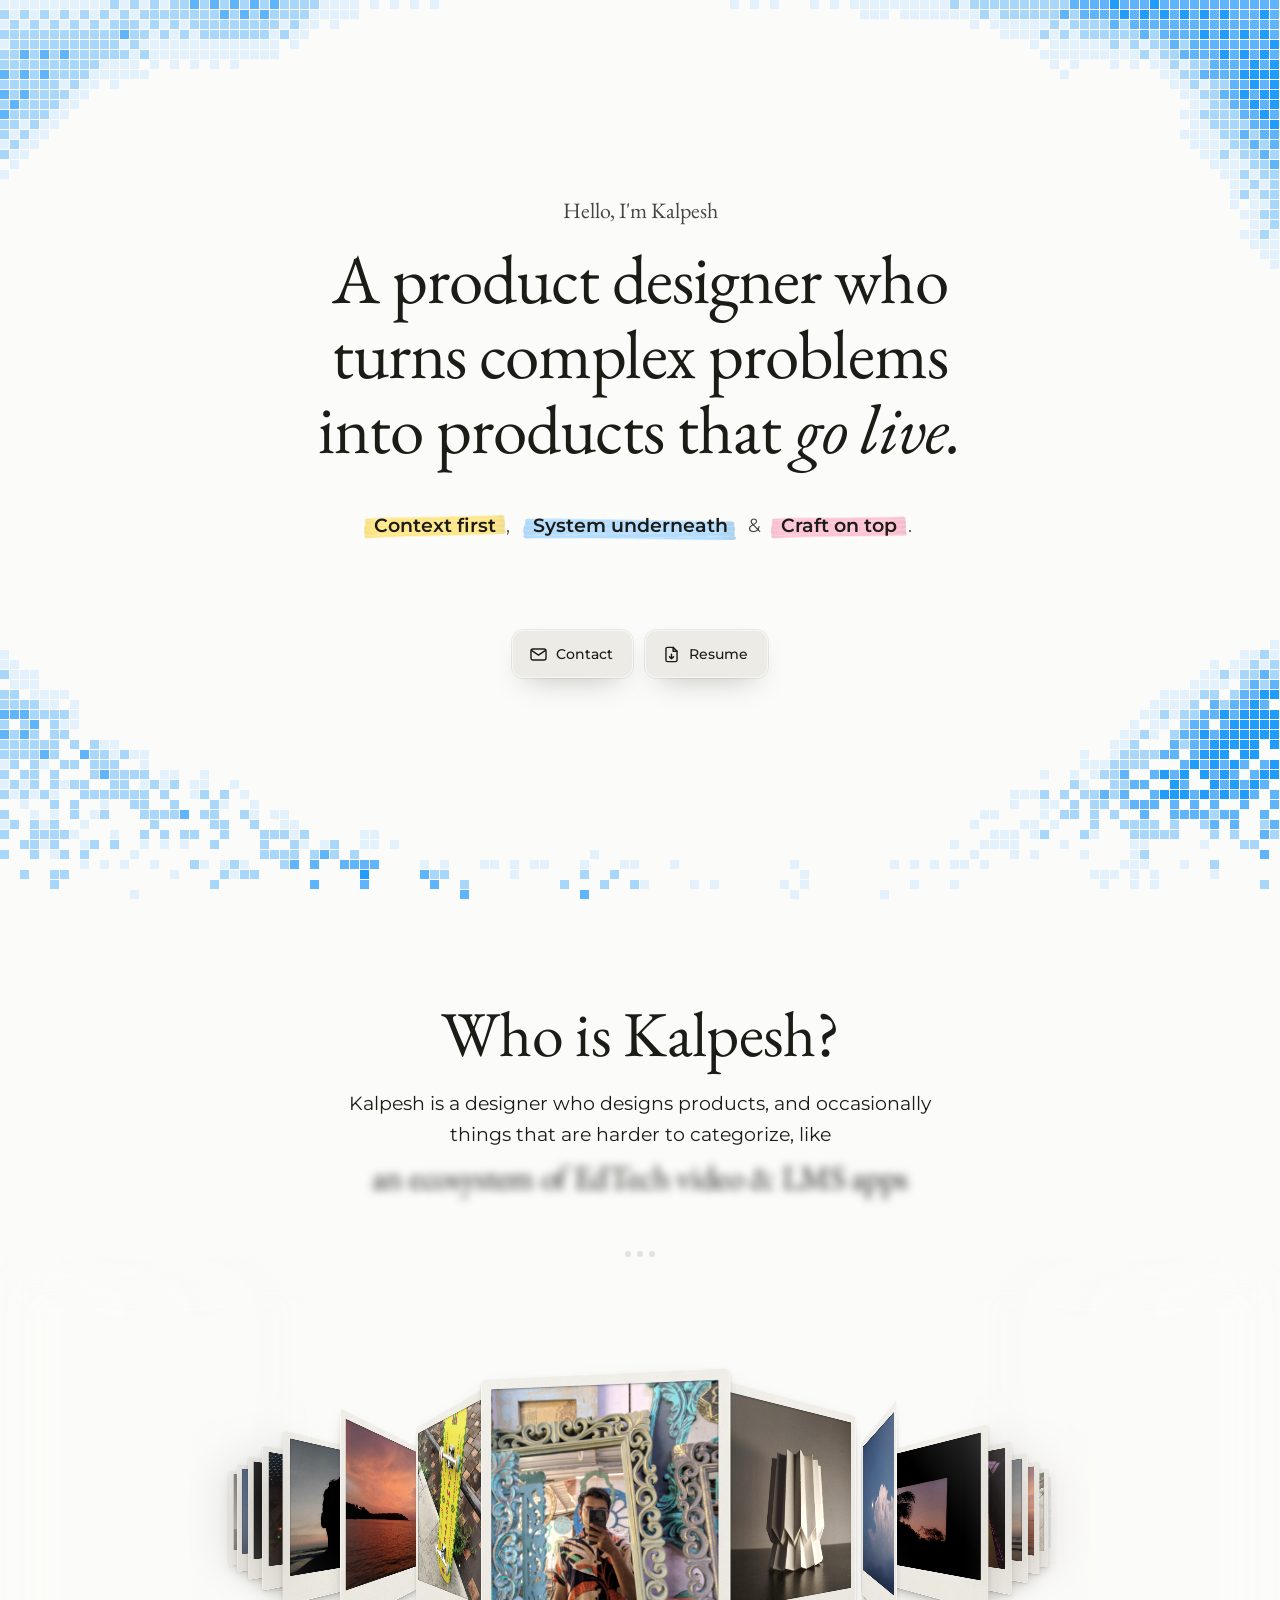
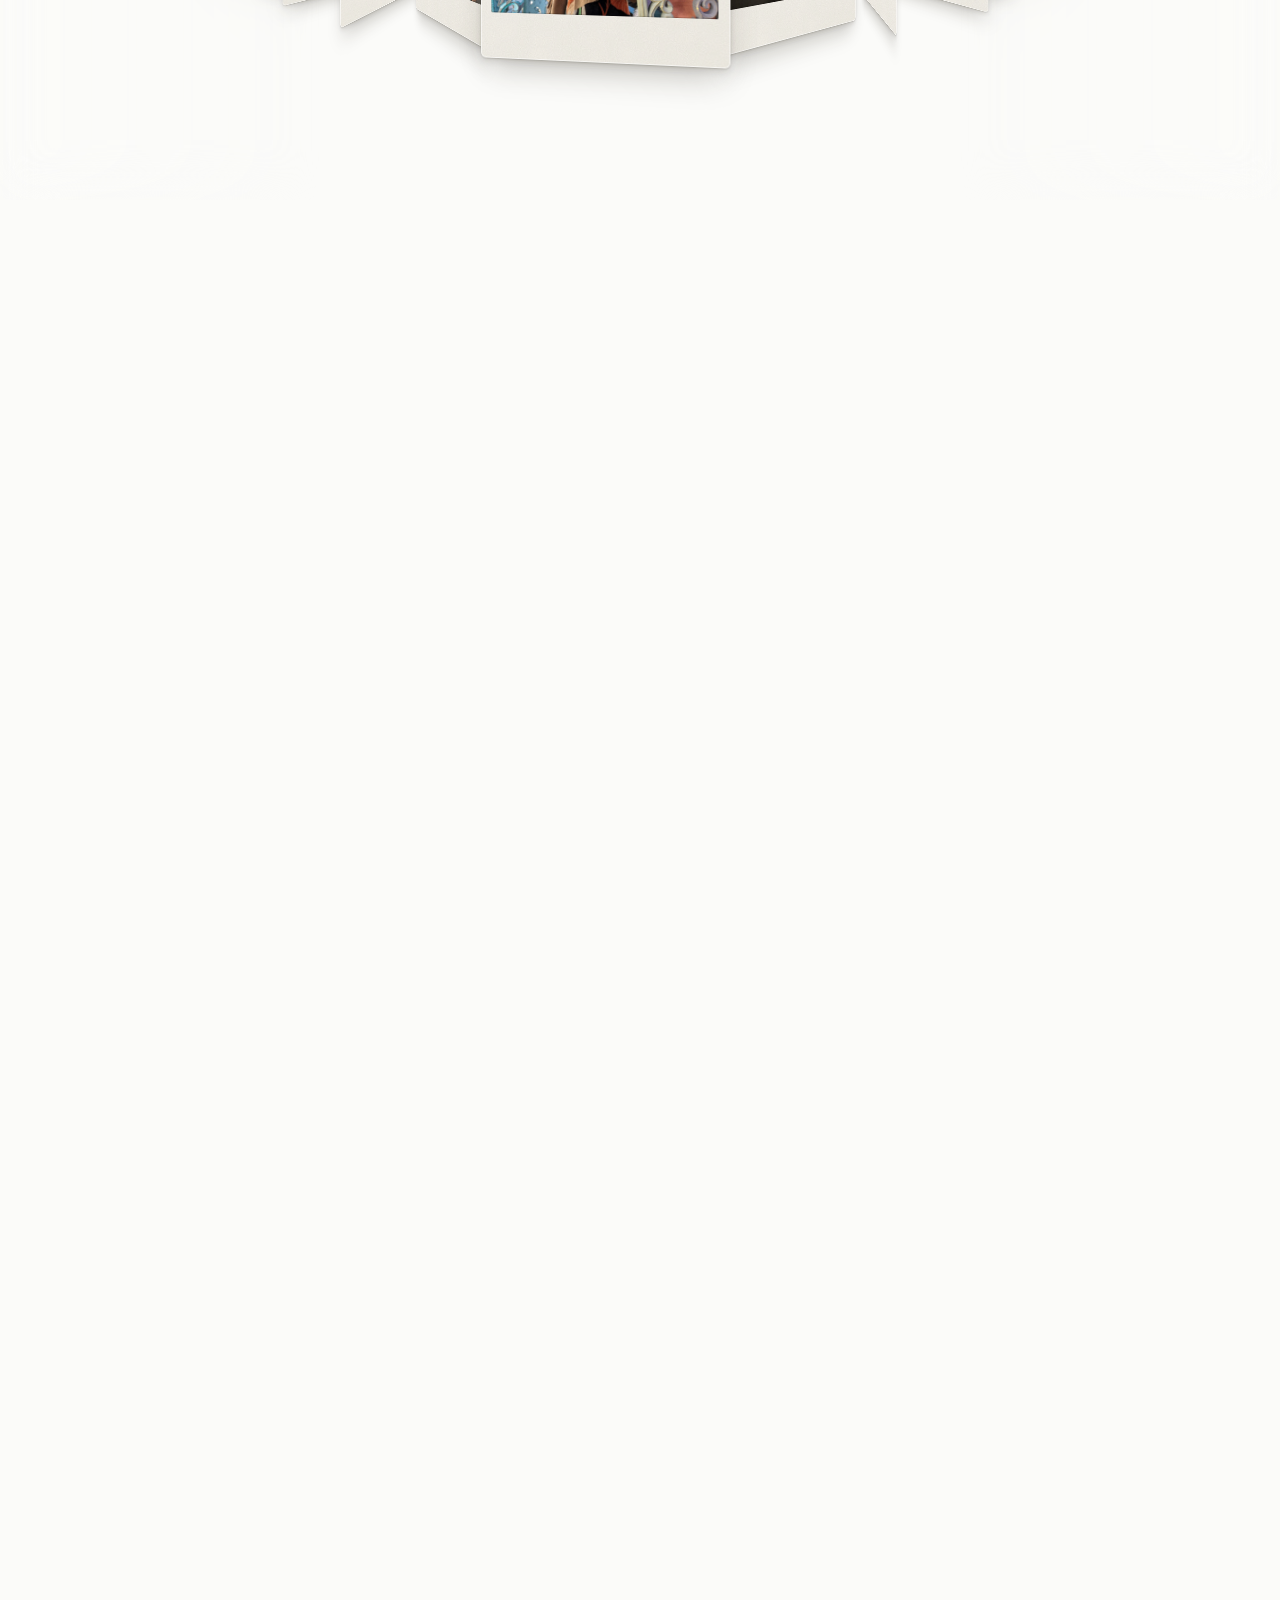
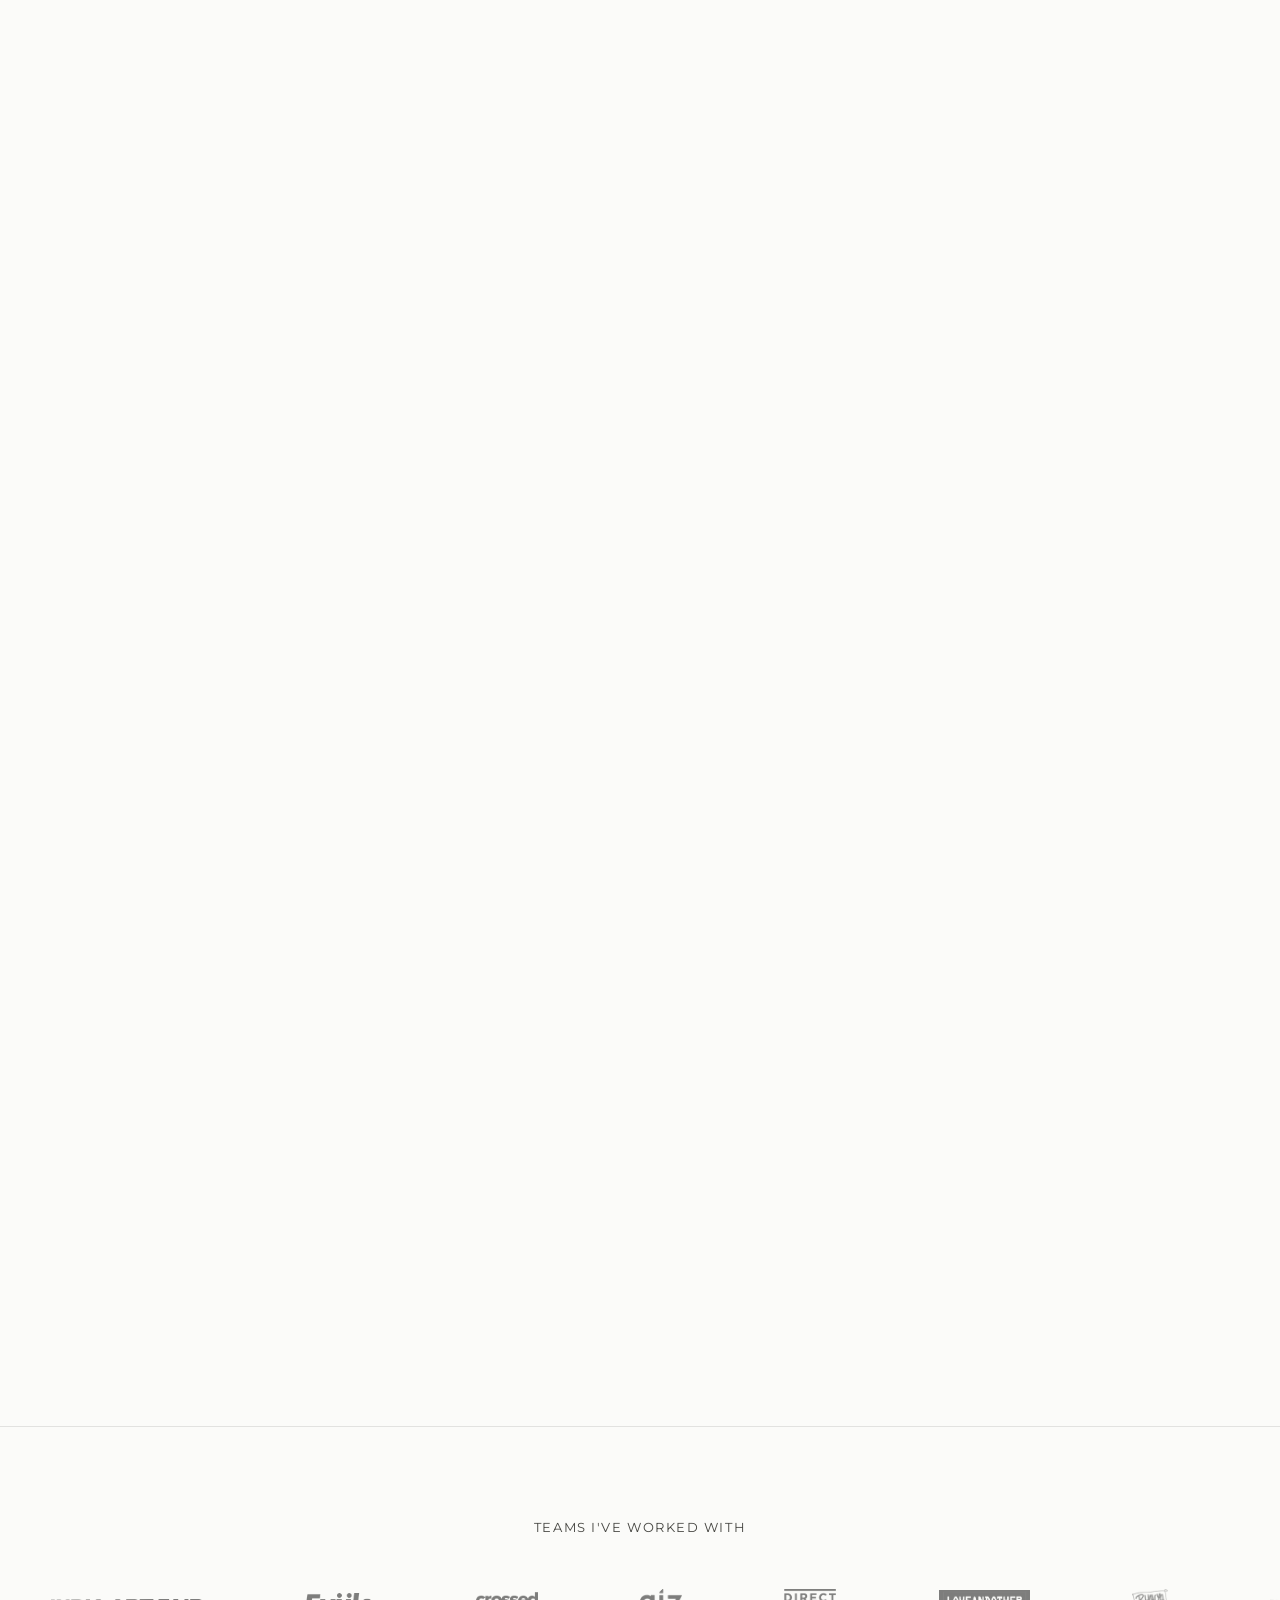
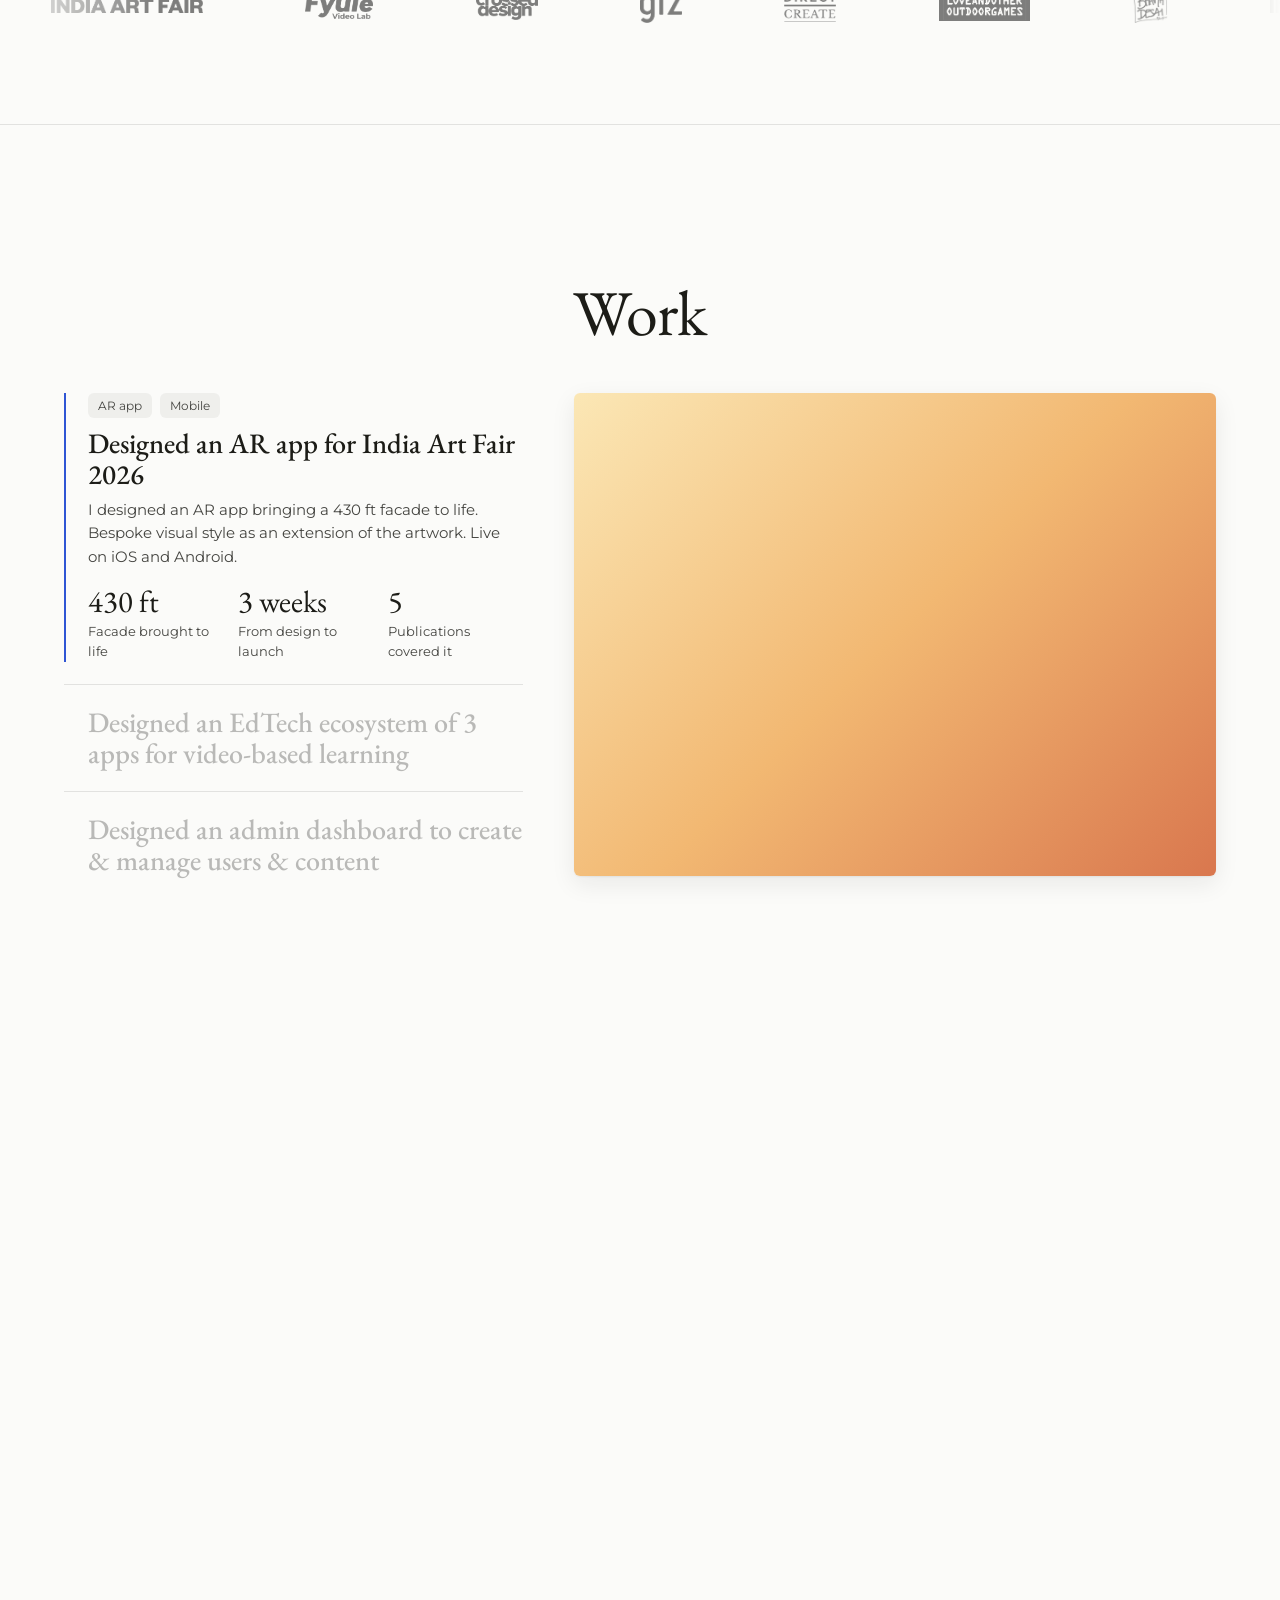
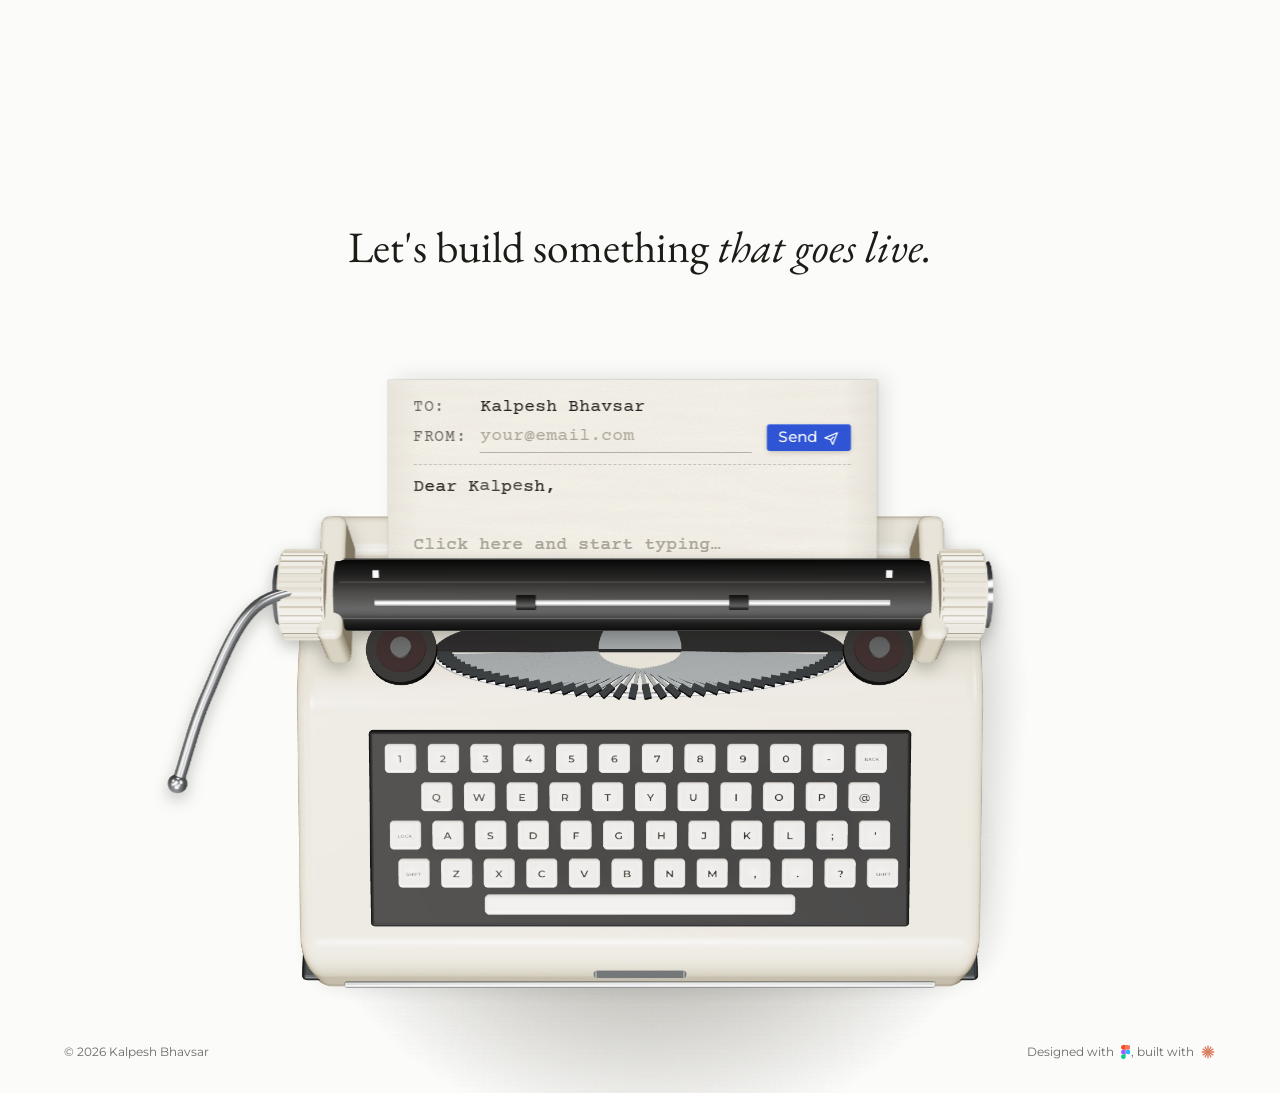
==== index.html @ d582b6cd "Portfolio site: first version Co-Authored-By: Claude Opus 5.5 <noreply@anthropic.com>" ====
<!doctype html>
<html lang="en">
<head>
  <meta charset="utf-8">
  <meta name="viewport" content="width=device-width, initial-scale=1">
  <title>Kalpesh — Product Designer</title>
  <meta name="description" content="Product designer who designs products that go live.">
  <meta property="og:title" content="Kalpesh — Product Designer">
  <meta property="og:description" content="Product designer who designs products that go live.">
  <meta property="og:type" content="website">
  <link rel="icon" href="data:image/svg+xml,%3Csvg xmlns='http://www.w3.org/2000/svg' viewBox='0 0 32 32'%3E%3Crect width='32' height='32' rx='8' fill='%231c1c17'/%3E%3Ctext x='16' y='23' font-family='Georgia,serif' font-size='20' fill='%23fbfbf9' text-anchor='middle'%3EK%3C/text%3E%3C/svg%3E">

  <!-- Fonts: EB Garamond (headings) + Montserrat (body) -->
  <link rel="preconnect" href="https://fonts.googleapis.com">
  <link rel="preconnect" href="https://fonts.gstatic.com" crossorigin>
  <!-- Fonts load in the background so the page never waits for them -->
  <link rel="preload" as="style" href="https://fonts.googleapis.com/css2?family=EB+Garamond:ital,wght@0,400;0,500;1,400&family=Montserrat:wght@400;500;600&family=Courier+Prime&display=swap">
  <link rel="stylesheet" href="https://fonts.googleapis.com/css2?family=EB+Garamond:ital,wght@0,400;0,500;1,400&family=Montserrat:wght@400;500;600&family=Courier+Prime&display=swap" media="print" onload="this.media='all'">
  <noscript><link rel="stylesheet" href="https://fonts.googleapis.com/css2?family=EB+Garamond:ital,wght@0,400;0,500;1,400&family=Montserrat:wght@400;500;600&family=Courier+Prime&display=swap"></noscript>

  <link rel="stylesheet" href="styles.css?v=17">
  <!-- The site colour (buttons, highlights and the landing wall) -->
  <script src="theme.js?v=17"></script>
  <!-- Turn on scroll motion unless the visitor asked their device for less motion -->
  <script>if (!matchMedia("(prefers-reduced-motion: reduce)").matches) document.documentElement.classList.add("motion-ok");</script>
</head>
<body>

  <!-- Landing: a pixel sky behind the greeting, headline, and the three ideas on highlighter strokes (point at one for its line).
       The Contact and Resume buttons fly down into the bottom bar as you scroll (main.js). -->
  <section class="landing" id="home">
    <!-- Pixel sky: dithered blue clouds around the edges (main.js) -->
    <canvas class="landing__sky" id="landing-sky" aria-hidden="true"></canvas>
    <div class="landing__in">
      <p class="landing__greeting" data-content="landing.greeting"></p>
      <h1 class="landing__headline" id="landing-headline"></h1>
      <p class="landing__pillars" id="landing-pillars"></p>
      <p class="landing__more" id="landing-more" aria-live="polite"></p>
      <div class="landing__ctas" id="landing-ctas"></div>
    </div>
  </section>

  <!-- About: the text steps through on scroll while the polaroids glide past in a depth carousel (main.js) -->
  <section class="about" id="about">
    <div class="about__stage">
      <h2 class="section-heading" data-content="about.heading"></h2>
      <p class="about__text" data-content="about.text"></p>
      <div class="about__steps" id="about-steps" aria-live="polite"></div>
      <div class="about__dots" id="about-dots" aria-hidden="true"></div>
      <div class="carousel" id="polaroids" aria-hidden="true"></div>
    </div>
  </section>

  <!-- Logo strip -->
  <section class="logos" aria-label="Clients">
    <p class="logos__heading" data-reveal data-content="logos.heading"></p>
    <div class="logos__track-wrap" data-reveal style="--d:1">
      <div class="logos__track" id="logo-track"></div>
    </div>
  </section>

  <!-- Work -->
  <section class="work" id="work">
    <div class="work__stage">
      <h2 class="section-heading" data-content="work.heading"></h2>
      <div class="work__layout">
        <ol class="work__list" id="work-list"></ol>
        <div class="work__media" id="work-media" aria-hidden="true"></div>
      </div>
    </div>
  </section>

  <!-- Footer -->
  <footer class="footer" id="contact">
    <h2 class="footer__heading">
      <span data-reveal data-content="footer.heading"></span>
      <em data-reveal style="--d:1" data-content="footer.headingItalic"></em>
    </h2>
    <!-- Typewriter contact form (typewriter.js). Email, LinkedIn and Resume are in the
         bottom bar, which opens up with labels when you reach this footer (nav.js) -->
    <div class="typewriter" id="typewriter"></div>
    <!-- Sits on the same line as the bottom bar, at the left and right edges -->
    <div class="footer__credits">
      <p class="footer__copy" data-content="footer.copyright"></p>
      <p class="footer__made" id="footer-made"></p>
    </div>
  </footer>

  <!-- Floating nav bar -->
  <nav class="nav" aria-label="Main"></nav>   <!-- built by nav.js -->

  <script src="content.js?v=17"></script>
  <script src="nav.js?v=17"></script>
  <script src="main.js?v=17"></script>
  <script src="typewriter.js?v=17"></script>
</body>
</html>
---- styles.css ----
/* ==========================================================================
   Design tokens — colours, fonts and spacing used across the site
   ========================================================================== */
:root {
  /* Clean, neutral palette (cool greys rather than beige) */
  --bg: #fbfbf9;          /* off-white page */
  --paper: #f4f2ec;       /* polaroid frame */
  --ink: #1c1c17;         /* main text */
  --ink-soft: #454541;    /* secondary text */
  --ink-muted: #696966;   /* small print, labels */
  --ink-faint: #b9b9b7;   /* inactive project titles */
  --line: #e2e2e0;        /* dividers */
  --chip: #efefec;        /* tag background */
  --panel: #f7f7f5;       /* case study sidebar */
  --wall: #63afc2;        /* landing wall: a softer version of the site colour, shown until the shadows load */
  --accent: #2f55d4;       /* button colour: a deep cobalt */
  --accent-deep: #1a80cd;  /* deeper version for thin lines and hover states, so they stay visible */
  --accent-soft: #dceffe;  /* pale tint for soft backgrounds */
  --on-accent: #ffffff;    /* text on buttons */
  --on-accent-deep: #ffffff;
  --on-wall: #ffffff;      /* landing text */
  /* theme.js works out the exact accent colours above from the site colour */

  --font-head: "EB Garamond", Georgia, serif;
  --font-body: "Montserrat", system-ui, sans-serif;
  --title-weight: 500;  /* EB Garamond weight for case study titles in Work (other headings are 400) */

  --gutter: clamp(16px, 5vw, 80px);
  --radius: 6px;            /* images, cards, panels */
  --radius-control: 4px;    /* buttons, chips, fields */
  --ease: cubic-bezier(.65, 0, .35, 1);   /* slow start, slow finish: no bounce */
  --switch: .8s;                           /* how long a project takes to open/close */
  --shadow: 0 1px 2px rgba(28, 28, 23, .06), 0 8px 24px rgba(28, 28, 23, .08);
}

/* ---------- Base ---------- */
::selection { background: var(--accent); color: var(--on-accent); }
*, *::before, *::after { box-sizing: border-box; }
html { scroll-behavior: smooth; }
body {
  margin: 0;
  font-synthesis: none;   /* never fake a bold or italic the font doesn't have */
  background: var(--bg);
  color: var(--ink);
  font-family: var(--font-body);
  font-size: 16px;
  line-height: 1.6;
  -webkit-font-smoothing: antialiased;
  overflow-x: hidden;
}
img { display: block; max-width: 100%; }
a { color: inherit; }
h1, h2, h3 { font-family: var(--font-head); font-weight: 400; margin: 0; line-height: 1.1; }
p { margin: 0; }

.section-heading {
  font-size: clamp(40px, 6vw, 64px);
  text-align: center;
  letter-spacing: -0.01em;
}

/* Gradient placeholder shown wherever an image is missing */
.placeholder { background: var(--grad); }

/* ==========================================================================
   Landing
   ========================================================================== */
/* Everything sits from the top down (not centred), so the line that appears on hover
   never makes the block above it move. */
.landing {
  position: relative;
  min-height: 100svh;
  padding: clamp(110px, 22vh, 230px) var(--gutter) 120px;
  text-align: center;
  overflow: hidden;
}
.landing__in { position: relative; z-index: 1; max-width: 980px; margin: 0 auto; }
/* the pixel sky sits behind everything and runs a little past the landing,
   so the clouds can dissolve away into the next section instead of stopping at a line */
.landing__sky { position: absolute; left: 0; top: 0; width: 100%; height: 100%; display: block; pointer-events: none; }
.landing__greeting { margin: 0 0 18px; font: 400 clamp(18px, 1.8vw, 22px)/1.2 var(--font-head); color: var(--ink-soft); }
.landing__headline { margin: 0; font: 400 clamp(38px, 5.4vw, 74px)/1.08 var(--font-head); letter-spacing: -.015em; text-wrap: balance; }
.landing__headline em { font-style: italic; }
/* the three ideas, each on a highlighter stroke with room around it */
.landing__pillars { margin: 40px 0 0; font: 400 clamp(15px, 1.45vw, 19px)/2.2 var(--font-body); color: var(--ink-soft); }
.hl {
  position: relative;
  z-index: 0;
  display: inline-block;
  margin: 0;
  padding: 0 .3em;
  border: 0;
  background: none;
  font: inherit;
  font-weight: 600;
  line-height: 1.5;
  color: var(--ink);
  cursor: help;
}
/* punctuation hugs the word before it, with a good gap before the next */
.hl-sep { margin: 0 .9em 0 .25em; }
.hl-sep--and { margin: 0 .8em; }
.hl-sep--end { margin: 0 0 0 .25em; }
/* the stroke: a slightly ragged, uneven band of marker ink, with the faint streaks a felt tip leaves */
.hl::before {
  content: "";
  position: absolute;
  z-index: -1;
  left: -.35em;
  right: -.3em;
  top: .12em;
  bottom: .02em;
  background:
    repeating-linear-gradient(178deg, rgba(255, 255, 255, .22) 0 1.5px, transparent 1.5px 5px),
    linear-gradient(90deg, rgba(0, 0, 0, .06), transparent 8%, transparent 88%, rgba(0, 0, 0, .08)),
    var(--hl);
  opacity: .78;
  mix-blend-mode: multiply;
  -webkit-mask: url("data:image/svg+xml,%3Csvg xmlns='http://www.w3.org/2000/svg' viewBox='0 0 200 40' preserveAspectRatio='none'%3E%3Cpath d='M5 10 C 3 8, 6 5, 9 6 C 60 4, 130 7, 192 5 C 196 5, 198 8, 196 11 C 199 18, 195 24, 198 31 C 199 34, 196 36, 192 35 C 130 37, 70 34, 8 37 C 4 38, 2 34, 4 31 C 1 24, 5 17, 5 10 Z'/%3E%3C/svg%3E") 0 0 / 100% 100%;
          mask: url("data:image/svg+xml,%3Csvg xmlns='http://www.w3.org/2000/svg' viewBox='0 0 200 40' preserveAspectRatio='none'%3E%3Cpath d='M5 10 C 3 8, 6 5, 9 6 C 60 4, 130 7, 192 5 C 196 5, 198 8, 196 11 C 199 18, 195 24, 198 31 C 199 34, 196 36, 192 35 C 130 37, 70 34, 8 37 C 4 38, 2 34, 4 31 C 1 24, 5 17, 5 10 Z'/%3E%3C/svg%3E") 0 0 / 100% 100%;
  transform: rotate(var(--tilt, -1deg)) scaleX(1);
  transform-origin: 0 50%;
  transition: opacity .25s ease, transform .3s ease;
}
/* drawn on one after another when the page opens */
.motion-ok .hl::before { animation: hl-draw .55s cubic-bezier(.6, 0, .3, 1) both; animation-delay: calc(.5s + var(--i) * .28s); }
@keyframes hl-draw { from { transform: rotate(var(--tilt, -1deg)) scaleX(0); } }
.hl:hover::before, .hl:focus-visible::before, .hl.is-on::before { opacity: 1; transform: rotate(var(--tilt, -1deg)) scale(1.04, 1.12); }
.hl:focus-visible { outline: none; }
/* the line about the one you're pointing at; its space is always kept, so nothing shifts */
.landing__more { min-height: 3.3em; max-width: 560px; margin: 10px auto 0; font: 400 clamp(15px, 1.3vw, 17px)/1.6 var(--font-body); color: var(--ink); opacity: 0; transform: translateY(-4px); transition: opacity .25s ease, transform .3s ease; }
.landing__more.is-on { opacity: 1; transform: none; }
/* Contact and Resume: two separate buttons, each in the bottom bar's frosted glass;
   pointing at one fills it with the bar's white */
.landing__ctas { display: inline-flex; flex-wrap: wrap; justify-content: center; gap: 12px; margin-top: 18px; }
.cta {
  position: relative;
  z-index: 1;
  display: inline-flex;
  align-items: center;
  justify-content: center;
  gap: 8px;
  height: 48px;
  padding: 0 20px 0 17px;
  border: 0;
  border-radius: 12px;
  background: rgba(228, 227, 221, .66);
  -webkit-backdrop-filter: blur(18px) saturate(1.6);
          backdrop-filter: blur(18px) saturate(1.6);
  box-shadow: inset 0 0 0 1px rgba(255, 255, 255, .6), 0 0 0 1px rgba(28, 28, 23, .08), 0 12px 30px -14px rgba(28, 28, 23, .35);
  color: var(--ink);
  font: 500 14px/1 var(--font-body);
  text-decoration: none;
  white-space: nowrap;
  overflow: hidden;
  cursor: pointer;
  box-sizing: border-box;
  transition: background .2s ease, box-shadow .2s ease, transform .15s ease;
}
/* the bar's white pill, filling the button */
.cta::before { content: ""; position: absolute; inset: 5px; z-index: -1; border-radius: 8px; background: rgba(255, 255, 255, .92); box-shadow: 0 1px 2px rgba(28, 28, 23, .14); opacity: 0; transform: scale(.85); transition: opacity .2s ease, transform .35s cubic-bezier(.3, 1.4, .5, 1); }
@media (hover: hover) { .cta:hover::before { opacity: 1; transform: none; } }
.cta:focus-visible::before { opacity: 1; transform: none; }
.cta:focus-visible { outline: none; }
.cta:active { transform: scale(.96); }
.cta svg { flex: none; width: 19px; height: 19px; fill: none; stroke: currentColor; stroke-width: 1.8; stroke-linecap: round; stroke-linejoin: round; }
.cta__tip { position: absolute; left: 50%; bottom: calc(100% + 12px); transform: translate(-50%, 4px); padding: 8px 11px 7px; border-radius: 2px; background: #111; color: #fff; font: 500 11px/1 var(--font-body); letter-spacing: .06em; text-transform: uppercase; white-space: nowrap; pointer-events: none; opacity: 0; transition: opacity .18s ease, transform .18s ease; }
.cta-wrap { position: relative; display: inline-flex; }
@media (hover: hover) { .cta-wrap:hover .cta__tip { opacity: 1; transform: translate(-50%, 0); } }
.cta-wrap.is-tip .cta__tip { opacity: 1; transform: translate(-50%, 0); }
/* while they fly down to the bar */
.cta--ghost { position: fixed; z-index: 120; margin: 0; pointer-events: none; background: rgba(255, 255, 255, .92); box-shadow: 0 1px 2px rgba(28, 28, 23, .14), 0 10px 24px -12px rgba(28, 28, 23, .35); }
/* the bar stays out of the way on the landing, and fades in as the buttons arrive */
.nav-docking .nav { pointer-events: none; }
.nav-docking.is-docked .nav { pointer-events: auto; }

/* ==========================================================================
   About
   ========================================================================== */
.about { text-align: center; }
/* The section is tall; the stage stays on screen while each scroll steps the text on */
.about { height: 400vh; }
.about__stage {
  position: sticky;
  top: 0;
  display: flex;
  flex-direction: column;
  align-items: center;
  height: 100vh;
  height: 100svh;
  min-height: 640px;
  padding: clamp(72px, 11vh, 120px) var(--gutter) 0;
  overflow: hidden;
}
.about .section-heading { margin: 0; }
.about__text { max-width: 640px; margin: 20px auto 0; font-size: clamp(16px, 1.5vw, 19px); line-height: 1.6; }
/* the items that finish the sentence; one shows at a time, in the same voice as the sentence */
.about__steps { position: relative; display: grid; width: min(720px, 100%); min-height: 2.5em; margin-top: 8px; font: 400 clamp(24px, 2.6vw, 34px)/1.2 var(--font-head); letter-spacing: -.01em; color: var(--ink); }
.about__step { grid-area: 1 / 1; opacity: 0; transform: translateY(.6em); filter: blur(4px); transition: opacity .5s ease, transform .6s cubic-bezier(.2, .7, .2, 1), filter .5s ease; text-wrap: balance; }
.about__step.is-on { opacity: 1; transform: none; filter: none; }
.about__step.is-past { transform: translateY(-.6em); }
.about__dots { display: flex; gap: 6px; margin-top: 10px; }
.about__dots i { width: 6px; height: 6px; border-radius: 3px; background: var(--line); transition: width .3s ease, background .3s ease; }
.about__dots i.is-on { width: 18px; background: var(--accent); }
/* Depth carousel (main.js sets each card's place and turn; perspective follows the card size) */
.carousel { position: relative; flex: 1; width: 100vw; min-height: 260px; perspective-origin: 50% 48%; }
/* the polaroids in the carousel (their paper, grain and shadow come from .polaroid below) */
.polaroid.dcard { left: 50%; top: 48%; width: clamp(190px, 21vw, 290px); padding: 12px 12px 50px; will-change: transform, opacity; }
.carousel::before, .carousel::after {
  content: "";
  position: absolute;
  top: 0;
  bottom: 0;
  z-index: 2000;
  width: 25vw;
  pointer-events: none;
  -webkit-backdrop-filter: blur(25px);
          backdrop-filter: blur(25px);
}
.carousel::before { left: 0; -webkit-mask-image: linear-gradient(90deg, #000, transparent); mask-image: linear-gradient(90deg, #000, transparent); }
.carousel::after { right: 0; -webkit-mask-image: linear-gradient(270deg, #000, transparent); mask-image: linear-gradient(270deg, #000, transparent); }
/* Each photo's position and tilt are set by main.js as you scroll.
   Like a real instant print: a matte paper frame with visible fibre texture and
   the wide bottom border, slightly rounded corners, and a soft two-layer shadow
   cast on the page. The photo has film grain, a faint inner edge and a gloss sheen. */
.polaroid {
  position: absolute;
  left: 50%;
  top: 0;
  width: 160px;
  margin: 0;
  padding: 10px 10px 40px;
  background:
    /* fine paper fibre */
    url("data:image/svg+xml,%3Csvg xmlns='http://www.w3.org/2000/svg' width='180' height='180'%3E%3Cfilter id='n'%3E%3CfeTurbulence type='fractalNoise' baseFrequency='.9' numOctaves='3' stitchTiles='stitch'/%3E%3CfeColorMatrix values='0 0 0 0 .32  0 0 0 0 .28  0 0 0 0 .22  0 0 0 .16 0'/%3E%3C/filter%3E%3Crect width='100%25' height='100%25' filter='url(%23n)'/%3E%3C/svg%3E"),
    /* larger, softer mottling */
    url("data:image/svg+xml,%3Csvg xmlns='http://www.w3.org/2000/svg' width='260' height='260'%3E%3Cfilter id='m'%3E%3CfeTurbulence type='fractalNoise' baseFrequency='.035' numOctaves='2' stitchTiles='stitch'/%3E%3CfeColorMatrix values='0 0 0 0 .5  0 0 0 0 .45  0 0 0 0 .38  0 0 0 .07 0'/%3E%3C/filter%3E%3Crect width='100%25' height='100%25' filter='url(%23m)'/%3E%3C/svg%3E"),
    /* light falling across the print */
    linear-gradient(160deg, #fbfaf6 0%, #f3f0e8 100%);
  border-radius: 6px;
  box-shadow:
    inset 0 0 0 1px rgba(255, 255, 255, .6),
    0 1px 2px rgba(40, 32, 20, .16),
    0 4px 8px -2px rgba(40, 32, 20, .14),
    0 18px 32px -10px rgba(40, 32, 20, .28);
  will-change: transform, filter;
}
.polaroid__photo {
  position: relative;
  display: block;
  aspect-ratio: 1;
  overflow: hidden;
  border-radius: 2px;
  background: #2a2724;
}
.polaroid__img {
  display: block;
  width: 100%;
  height: 100%;
  object-fit: cover;
  filter: saturate(.9) contrast(1.04) sepia(.08);   /* a touch of instant-film colour */
}
/* Film grain over the photo */
.polaroid__photo::after {
  content: "";
  position: absolute;
  inset: 0;
  pointer-events: none;
  background: url("data:image/svg+xml,%3Csvg xmlns='http://www.w3.org/2000/svg' width='140' height='140'%3E%3Cfilter id='g'%3E%3CfeTurbulence type='fractalNoise' baseFrequency='1.4' numOctaves='2' stitchTiles='stitch'/%3E%3CfeColorMatrix type='saturate' values='0'/%3E%3C/filter%3E%3Crect width='100%25' height='100%25' filter='url(%23g)' opacity='.55'/%3E%3C/svg%3E");
  mix-blend-mode: overlay;
  opacity: .4;
}
/* Gloss sheen and a faint pressed edge where the photo meets the paper */
.polaroid__photo::before {
  content: "";
  position: absolute;
  inset: 0;
  z-index: 1;
  pointer-events: none;
  border-radius: inherit;
  background: linear-gradient(125deg, rgba(255, 255, 255, .16) 0%, rgba(255, 255, 255, 0) 38%, rgba(255, 255, 255, 0) 70%, rgba(255, 255, 255, .06) 100%);
  box-shadow: inset 0 0 0 1px rgba(0, 0, 0, .14), inset 0 1px 3px rgba(0, 0, 0, .25);
}

/* ==========================================================================
   Work
   ========================================================================== */
.work { padding: 120px var(--gutter) 160px; }
.work__layout {
  display: grid;
  grid-template-columns: minmax(0, 5fr) minmax(0, 7fr);
  gap: clamp(32px, 4vw, 64px);
  align-items: stretch;   /* image is exactly as tall as the project list */
  max-width: 1320px;
  margin: 80px auto 0;
}
.work__list { list-style: none; margin: 0; padding: 0; }
/* --pt / --pb: space above and below each project. The first and last have none,
   so the image's top and bottom line up exactly with the list's text */
/* --pt / --pb: space above and below each project. The first and last have none,
   so the image's top and bottom line up exactly with the list's text.
   This spacing never changes, so only the opening/closing parts move. */
.project {
  --pt: 22px;
  --pb: 22px;
  position: relative;
  padding-bottom: var(--pb);
  border-bottom: 1px solid var(--line);
}
.project:first-child { --pt: 0px; }
.project:last-child { --pb: 0px; border-bottom: 0; }
/* Thin vertical bar beside the open project */
.project::before {
  content: "";
  position: absolute;
  left: 0;
  top: var(--pt);
  bottom: var(--pb);
  width: 2px;
  background: var(--accent-deep);
  transform: scaleY(0);
  transform-origin: top;
  transition: transform var(--switch) var(--ease);
}
.project.is-active::before { transform: scaleY(1); }
.project__toggle {
  display: block;
  width: 100%;
  padding: var(--pt) 0 0 24px;
  border: 0;
  background: none;
  text-align: left;
  cursor: pointer;
  font: inherit;
  color: inherit;
}
.project__title {
  font-size: clamp(22px, 2.2vw, 30px);
  font-weight: var(--title-weight);
  color: var(--ink-faint);
  transition: color var(--switch) var(--ease);
}
.project__toggle:hover .project__title { color: var(--ink-soft); }
.project.is-active .project__title { color: var(--ink); }

/* Parts that open and close. main.js animates their exact pixel height,
   which glides smoothly in every browser */
.project__tags-wrap,
.project__details {
  height: 0;
  overflow: hidden;
  transition: height var(--switch) var(--ease);
}
.project__tags-wrap,
.project__details-inner {
  opacity: 0;
  transition: height var(--switch) var(--ease), opacity .3s ease;
}
.project.is-active .project__tags-wrap,
.project.is-active .project__details-inner {
  opacity: 1;
  transition: height var(--switch) var(--ease), opacity .5s ease .2s;
}
.project__details-inner { padding: 8px 0 0 24px; }

.project__tags { display: flex; flex-wrap: wrap; gap: 8px; list-style: none; margin: 0 0 14px; padding: 0; }
.project__tags-wrap .project__tags { margin: 0; padding-bottom: 10px; }
.project__tags li {
  padding: 3px 10px;
  border-radius: 6px;
  background: var(--chip);
  font-size: 12px;
  color: var(--ink-soft);
}

.project__desc { color: var(--ink-soft); max-width: 480px; font-size: 15px; line-height: 1.55; }
.project__metrics {
  display: grid;
  grid-template-columns: repeat(3, 1fr);
  gap: 16px;
  margin-top: 18px;
}
.project__metric-value { font-family: var(--font-head); font-size: clamp(26px, 2.4vw, 32px); line-height: 1; white-space: nowrap; }
.project__metric-label { font-size: 13px; color: var(--ink-soft); margin-top: 4px; }
.project__link {
  display: inline-flex;
  align-items: center;
  gap: 8px;
  font-size: 14px;
  font-weight: 500;
  text-decoration: none;
  border-bottom: 1px solid var(--accent-deep);
  padding-bottom: 2px;
  transition: color .25s ease;
}
.project__link:hover { color: var(--accent-deep); }
/* Desktop: hidden until reached with the keyboard (the cursor label does its job) */
@media (min-width: 821px) {
  .project__link:not(:focus-visible) {
    position: absolute;
    width: 1px;
    height: 1px;
    overflow: hidden;
    clip-path: inset(50%);
  }
  .project__link:focus-visible { margin-top: 16px; }
}

/* Pill that follows the cursor over the open project and its image */
.cursor-label {
  position: fixed;
  left: 0;
  top: 0;
  z-index: 200;
  pointer-events: none;
}
/* a frosted-glass label: the project shows through it, softly blurred */
.cursor-label span {
  display: block;
  padding: 12px 18px;
  border-radius: 999px;
  background: rgba(251, 251, 249, .45);
  -webkit-backdrop-filter: blur(14px) saturate(1.6);
          backdrop-filter: blur(14px) saturate(1.6);
  box-shadow: inset 0 0 0 1px rgba(255, 255, 255, .7), 0 10px 26px -12px rgba(28, 28, 23, .35);
  color: var(--ink);
  font-size: 13px;
  font-weight: 600;
  white-space: nowrap;
  transform: translate(-50%, -50%) scale(.85);
  opacity: 0;
  transition: transform .2s ease, opacity .2s ease;
}
.cursor-label.is-visible span { transform: translate(-50%, -50%); opacity: 1; }
@media (hover: hover) and (pointer: fine) {
  .project.is-active, .work__media { cursor: none; }
}

/* Large image on the right */
.work__media {
  position: relative;
  border-radius: var(--radius);
  overflow: hidden;
  box-shadow: var(--shadow);
}
.work__media-item {
  position: absolute;
  inset: 0;
  width: 100%;
  height: 100%;
  object-fit: cover;
  opacity: 0;
  /* The old image stays put underneath until the new one has fully faded in */
  transition: opacity 0s linear var(--switch);
}
.work__media-item.is-active { z-index: 1; opacity: 1; transition: opacity var(--switch) ease; }

/* Image shown inside each project on phones only */
.project__mobile-img { display: none; }

/* ==========================================================================
   Logo strip
   ========================================================================== */
.logos {
  margin: clamp(96px, 14vh, 160px) 0;
  padding: clamp(64px, 10vh, 104px) 0;
  border-top: 1px solid var(--line);
  border-bottom: 1px solid var(--line);
}
.logos__heading {
  text-align: center;
  font-size: 13px;
  letter-spacing: .12em;
  text-transform: uppercase;
  color: var(--ink-soft);
  margin-bottom: 40px;
}
.logos__track-wrap {
  overflow: hidden;
  -webkit-mask-image: linear-gradient(90deg, transparent, #000 12%, #000 88%, transparent);
          mask-image: linear-gradient(90deg, transparent, #000 12%, #000 88%, transparent);
}
.logos__track {
  display: flex;
  width: max-content;
  animation: marquee 28s linear infinite;
}
.logos__track:hover { animation-play-state: paused; }
.logo {
  flex: none;
  display: grid;
  place-items: center;
  height: 56px;
  padding: 0 clamp(28px, 4vw, 56px);
  font-family: var(--font-head);
  font-size: 26px;
  color: var(--ink-faint);
  white-space: nowrap;
}
.logo img { height: 24px; width: auto; filter: brightness(0); opacity: .5; }   /* a soft, even grey */
@keyframes marquee { to { transform: translateX(-50%); } }

/* ==========================================================================
   Footer
   ========================================================================== */
.footer {
  padding: 140px var(--gutter) 140px;
  text-align: center;
}
.footer__heading { font-size: clamp(40px, 6vw, 72px); }
.footer__heading span, .footer__heading em { display: block; }
.footer__email {
  display: inline-block;
  margin-top: 28px;
  font-size: clamp(15px, 1.6vw, 17px);
  text-decoration: none;
  border-bottom: 1px solid var(--accent-deep);
}
.footer__email { transition: color .25s ease; }
.footer__email:hover { color: var(--accent-deep); }
.footer__links {
  display: flex;
  justify-content: center;
  gap: 32px;
  list-style: none;
  margin: 32px 0 80px;
  padding: 0;
  font-size: 14px;
}
.footer__links a { text-decoration: none; color: var(--ink-soft); }
.footer__links a:hover { color: var(--ink); }
.footer__copy { font-size: 12px; color: var(--ink-soft); }
.footer__or { margin: 40px 0 0; font-size: 14px; color: var(--ink-muted); }
.footer__or + .footer__email { margin-top: 6px; }

/* Text only screen readers hear */
.sr-only { position: absolute; width: 1px; height: 1px; padding: 0; margin: -1px; overflow: hidden; clip: rect(0 0 0 0); white-space: nowrap; border: 0; }

/* ==========================================================================
   Typewriter contact form (typewriter.js)
   Everything inside the machine is sized in "units" (--u = 1/1000 of its width)
   ========================================================================== */
.footer { overflow: clip; }   /* the carriage may travel past the edges, and the shadow mustn't make the page longer */
#contact.footer { padding: 112px var(--gutter) 0; }
@media (max-width: 820px) { #contact.footer { padding-top: 88px; } }
/* Copyright and credits sit on the bottom bar's line: copyright at the left edge,
   "Designed with…, built with…" at the right. The footer keeps that strip clear. */
#contact.footer { position: relative; padding-bottom: calc(82px + env(safe-area-inset-bottom, 0px)); }
.footer__credits {
  position: absolute;
  left: var(--gutter);
  right: var(--gutter);
  bottom: calc(18px + env(safe-area-inset-bottom, 0px));
  height: 46px;   /* the bottom bar's height, so the text lines up with it */
  display: flex;
  align-items: center;
  justify-content: space-between;
  gap: 16px;
  pointer-events: none;
}
.footer__credits p { margin: 0; font-size: 12px; color: var(--ink-muted); white-space: nowrap; }
.footer__logo { width: auto; height: 14px; margin: 0 1px 0 4px; vertical-align: -3px; }
/* on narrower screens the bar is too wide for text beside it, so both lines sit just above it */
@media (max-width: 1000px) {
  #contact.footer { padding-bottom: calc(122px + env(safe-area-inset-bottom, 0px)); }
  .footer__credits { bottom: calc(78px + env(safe-area-inset-bottom, 0px)); height: auto; flex-direction: column; gap: 4px; justify-content: center; }
}
/* the footer heading sits on one line on wider screens, so it never gets cut off */
#contact .footer__heading { font-size: clamp(32px, 3.4vw, 46px); line-height: 1.1; }
@media (min-width: 700px) {
  #contact .footer__heading span, #contact .footer__heading em { display: inline; }
  #contact .footer__heading em::before { content: " "; }
}
.tw { margin: 0; }
.tw__machine { --u: 1px; --tw-font: 14px; position: relative; aspect-ratio: 1000 / 720; margin-top: calc(var(--u) * 80); cursor: text; user-select: none; -webkit-user-select: none; }   /* room above for the sheet */
.tw__machine.is-shaking { animation: tw-shake .4s ease; }
.tw__layer { position: absolute; inset: 0; width: 100%; height: 100%; overflow: visible; pointer-events: none; }
.tw__layer--back { z-index: 1; }
.tw__carriage { position: absolute; inset: 0; z-index: 2; will-change: transform; pointer-events: none; }
.tw__layer--guide { z-index: 3; }

/* The paper: it stands up out of the roller and grows taller line by line (height set by
   typewriter.js). It is a chain of hinged strips, each bending back a little more than
   the one below, so the sheet really curves over in perspective under its own weight. */
.tw__paper {
  --sh: 20px;
  position: absolute;
  left: calc(var(--u) * 240);
  bottom: calc(var(--u) * 368);          /* its foot sits in the roller */
  width: calc(var(--u) * 520);
  height: calc(var(--u) * 180);
  transform-origin: 50% 100%;
  transform: perspective(calc(var(--u) * 1200)) rotateX(10deg) rotate(var(--sway, 0deg));
  transform-style: preserve-3d;
}
.tw__strip {
  position: absolute;
  left: 0; right: 0; bottom: 0;
  height: var(--sh);
  transform-origin: 50% 100%;
  transform-style: preserve-3d;
}
.tw__strip .tw__strip { bottom: 100%; }
.tw__face {
  position: absolute;
  left: 0; right: 0; bottom: -0.5px;
  height: calc(var(--sh) + 1px);         /* a hair of overlap so no seams show */
  overflow: hidden;
  background:
    url("data:image/svg+xml,%3Csvg xmlns='http://www.w3.org/2000/svg' width='200' height='200'%3E%3Cfilter id='n'%3E%3CfeTurbulence type='fractalNoise' baseFrequency='.95' numOctaves='3' stitchTiles='stitch'/%3E%3CfeColorMatrix values='0 0 0 0 .32  0 0 0 0 .28  0 0 0 0 .2  0 0 0 .16 0'/%3E%3C/filter%3E%3Crect width='100%25' height='100%25' filter='url(%23n)'/%3E%3C/svg%3E"),
    url("data:image/svg+xml,%3Csvg xmlns='http://www.w3.org/2000/svg' width='360' height='360'%3E%3Cfilter id='f'%3E%3CfeTurbulence type='fractalNoise' baseFrequency='.006 .09' numOctaves='3' seed='3' stitchTiles='stitch'/%3E%3CfeColorMatrix values='0 0 0 0 .45  0 0 0 0 .4  0 0 0 0 .3  0 0 0 .1 0'/%3E%3C/filter%3E%3Crect width='100%25' height='100%25' filter='url(%23f)'/%3E%3C/svg%3E"),
    url("data:image/svg+xml,%3Csvg xmlns='http://www.w3.org/2000/svg' width='600' height='600'%3E%3Cfilter id='m'%3E%3CfeTurbulence type='fractalNoise' baseFrequency='.004' numOctaves='2' seed='8' stitchTiles='stitch'/%3E%3CfeColorMatrix values='0 0 0 0 .55  0 0 0 0 .48  0 0 0 0 .34  0 0 0 .07 0'/%3E%3C/filter%3E%3Crect width='100%25' height='100%25' filter='url(%23m)'/%3E%3C/svg%3E"),
    #faf7ef;
  box-shadow: inset 1px 0 0 rgba(60, 50, 30, .08), inset -1px 0 0 rgba(60, 50, 30, .1);
}
/* light: sides a touch darker; strips tipping back catch more light from above */
.tw__face::after {
  content: "";
  position: absolute;
  inset: 0;
  pointer-events: none;
  background:
    linear-gradient(90deg, rgba(60, 50, 30, .07), rgba(60, 50, 30, 0) 8%, rgba(60, 50, 30, 0) 92%, rgba(60, 50, 30, .09)),
    rgba(255, 253, 246, var(--lit, 0));
}
/* the roller's shadow where the sheet goes in */
.tw__paper > .tw__strip > .tw__face::before {
  content: "";
  position: absolute;
  left: 0; right: 0; bottom: 0;
  height: 70%;
  z-index: 1;
  pointer-events: none;
  background: linear-gradient(180deg, rgba(20, 18, 12, 0), rgba(20, 18, 12, .1) 60%, rgba(20, 18, 12, .3));
}
/* the sheet's soft shadow on the page behind it */
.tw__pshadow {
  position: absolute;
  left: calc(var(--u) * 252);
  bottom: calc(var(--u) * 366);
  width: calc(var(--u) * 520);
  height: calc(var(--u) * 160);
  transform-origin: 50% 100%;
  transform: perspective(calc(var(--u) * 1200)) rotateX(10deg) skewX(-4deg);
  background: rgba(28, 28, 23, .16);
  filter: blur(calc(var(--u) * 14));
  border-radius: 4px;
  pointer-events: none;
}
.tw__paper.is-empty { opacity: 0; }
.tw__paper.is-feeding { animation: tw-feed .6s cubic-bezier(.3, .7, .3, 1); }
.tw__lines {
  position: absolute;
  left: calc(var(--u) * 42);
  right: calc(var(--u) * 42);
  top: calc(var(--u) * 30);          /* text stays put on the sheet; the sheet moves */
  font: var(--tw-font) / 1.55 "Courier Prime", "Courier New", ui-monospace, monospace;
  color: #24231f;
  text-shadow: 0 0 .5px rgba(36, 35, 31, .45);   /* a touch of ink spread */
  text-align: left;
  white-space: pre;
}
.tw__line { height: 1.55em; }
.tw__line span { position: relative; }
.tw__caret {
  display: inline-block;
  width: .6em;
  height: .1em;
  margin-right: -.6em;
  vertical-align: -.2em;
  background: var(--accent);
  animation: tw-blink 1.1s steps(1) infinite;
}
.typewriter:not(.is-typing) .tw__caret { opacity: 0; }
.tw__hint { color: #a9a497; }
.typewriter.is-typing .tw__hint { color: #c4bfb3; }

/* The hidden text box that takes the keyboard (also brings up the phone keyboard) */
.tw__input {
  position: absolute;
  z-index: 4;
  left: calc(var(--u) * 240);
  top: calc(var(--u) * 22);
  width: calc(var(--u) * 520);
  height: calc(var(--u) * 330);
  padding: 0;
  border: 0;
  resize: none;
  opacity: 0;
  font-size: 16px;   /* stops phones zooming in */
  color: transparent;
  caret-color: transparent;
  background: none;
  cursor: text;
}

/* keys, typebar and return lever */
.tw-key__cap { transition: transform .06s ease; }
.tw-key.is-down .tw-key__cap { transform: translateY(3px); filter: brightness(.93); }
.tw-key__label { font: 700 15px var(--font-body); fill: #2b2a26; text-anchor: middle; }
.tw-key__small { font: 700 7.5px var(--font-body); letter-spacing: .03em; fill: #2b2a26; text-anchor: middle; }
.tw-strike { opacity: 0; }
.tw-strike.is-striking { animation: tw-strike .14s ease-out; }
.tw-lever { transform-origin: 150px 336px; }
.tw-lever.is-pulling { animation: tw-lever .45s ease; }

/* email + send */
.tw__send { display: flex; gap: 10px; max-width: 560px; margin: 12px auto 0; padding: 0 var(--gutter); }
@media (min-width: 821px) { .tw__send { padding: 0; } }
.tw__email {
  flex: 1;
  min-width: 0;
  height: 48px;
  padding: 0 20px;
  border: 1px solid var(--line);
  border-radius: var(--radius-control);
  background: #fff;
  font: inherit;
  font-size: 15px;
  color: var(--ink);
  transition: border-color .2s ease, box-shadow .2s ease;
}
.tw__email:focus { outline: none; border-color: var(--accent); box-shadow: 0 0 0 3px var(--accent-soft); }
.tw__email.is-shaking { animation: tw-shake .4s ease; }
.tw__btn {
  flex: none;
  display: inline-flex;
  align-items: center;
  justify-content: center;
  gap: 8px;
  height: 48px;
  padding: 0 24px;
  border: 0;
  border-radius: var(--radius-control);
  background: var(--accent);
  color: var(--on-accent);
  font: 500 15px var(--font-body);
  cursor: pointer;
  box-shadow: inset 0 1px 0 rgba(255, 255, 255, .35);
  transition: background .25s ease, transform .2s ease;
}
.tw__btn:hover { background: var(--accent-deep); color: var(--on-accent-deep); }
.tw__btn:active { transform: scale(.97); }
.tw__btn:disabled { opacity: .6; cursor: default; }
.tw__btn svg { width: 18px; height: 18px; fill: none; stroke: currentColor; stroke-width: 1.8; stroke-linejoin: round; stroke-linecap: round; }
.tw.is-done .tw__email { display: none; }
.tw.is-done .tw__send { justify-content: center; }
.tw__trap { position: absolute; left: -9999px; }
.tw__status { min-height: 1.4em; margin: 12px 0 0; font-size: 13px; color: var(--ink-muted); }

/* The 3D typewriter (typewriter3d.js) */
.typewriter:empty { aspect-ratio: 5 / 4; max-width: 760px; }   /* holds its place while it loads */
.tw--3d { max-width: 760px; margin: 0 auto; }
.tw3__stage { position: relative; aspect-ratio: 5 / 4; cursor: text; }
.tw3__stage canvas { display: block; width: 100%; height: 100%; }
.tw3__stage.is-shaking { animation: tw-shake .4s ease; }
.tw3__input {
  position: absolute; inset: 0; width: 100%; height: 100%;
  padding: 0; border: 0; resize: none; opacity: 0;
  font-size: 16px; color: transparent; caret-color: transparent; background: none; cursor: text;
}
.tw-fly--3d { background: #f6f2e7 center / 100% 100% no-repeat; box-shadow: 0 10px 30px rgba(28, 28, 23, .18); }
@media (max-width: 700px) { .tw3__stage, .typewriter:empty { aspect-ratio: 4 / 4.6; } }

/* ---------- Send styles (typewriter3d.js) ---------- */
/* the whole machine fits on screen even at the very bottom of the page, above the bottom bar */
.tw--3d { --tw-extra: 0px; max-width: min(760px, calc((100svh - 200px - var(--tw-extra)) * 1.25)); }
.tw--form, .tw--line { --tw-extra: 64px; }
/* a small tab on the sheet's edge: "Sign it →", "Send ✈", "Write another" */
.tw3__tab {
  position: absolute; left: 0; top: 0; z-index: 3;
  padding: 7px 10px 6px;
  border: 1px solid rgba(28, 28, 23, .18);
  border-radius: 3px;
  background: #fffdf6;
  color: var(--ink);
  font: 400 13px/1 "Courier Prime", "Courier New", monospace;
  white-space: nowrap;
  cursor: pointer;
  box-shadow: 0 1px 2px rgba(28, 28, 23, .1), 0 6px 14px -8px rgba(28, 28, 23, .3);
  transition: background .2s ease, box-shadow .2s ease;
  will-change: transform;
}
.tw3__tab:hover { background: #fff; box-shadow: 0 1px 2px rgba(28, 28, 23, .12), 0 10px 18px -8px rgba(28, 28, 23, .35); }
.tw3__tab[hidden] { display: none; }
/* lever hint, written in typewriter type next to the lever */
.tw3__hint {
  position: absolute; left: 0; top: 0; z-index: 3;
  font: 400 13px/1.2 "Courier Prime", "Courier New", monospace;
  color: var(--ink-muted);
  white-space: nowrap;
  pointer-events: none;
  transition: color .2s ease;
}
.tw3__hint.is-ready { color: var(--ink); }
.tw3__hint[hidden] { display: none; }
.is-nudged { animation: tw-nudge .45s ease; }
@keyframes tw-nudge { 30% { translate: -6px 0; } 60% { translate: 4px 0; } }
/* the postage stamp beside the machine */
.tw3__stamp {
  position: absolute; z-index: 3;
  right: 3%; bottom: 14%;
  width: 70px; height: 84px;
  padding: 5px;
  border: 0;
  background: #fffdf6;
  cursor: pointer;
  /* perforated edge */
  -webkit-mask: radial-gradient(circle at 4px 4px, transparent 2.6px, #000 3px) -4px -4px / 8px 8px;
          mask: radial-gradient(circle at 4px 4px, transparent 2.6px, #000 3px) -4px -4px / 8px 8px;
  filter: drop-shadow(0 4px 6px rgba(28, 28, 23, .18));
  transform: rotate(6deg);
  transition: transform .25s ease, opacity .25s ease;
  opacity: .55;
}
.tw3__stamp.is-ready { opacity: 1; }
.tw3__stamp:hover { transform: rotate(2deg) scale(1.04); }
.tw3__stamp[hidden] { display: none; }
.tw3__stamp-in {
  display: flex; flex-direction: column; align-items: center; justify-content: center; gap: 4px;
  width: 100%; height: 100%;
  border: 1.5px solid var(--accent);
  color: var(--accent-deep);
  font: 700 10px/1 var(--font-body);
  letter-spacing: .08em;
  text-transform: uppercase;
}
.tw3__stamp-in svg { width: 34px; height: 26px; fill: none; stroke: currentColor; stroke-width: 1.6; stroke-linejoin: round; }
.tw3__stamp--flying { z-index: 400; pointer-events: none; opacity: 1; }
/* one typed line instead of a form */
.tw__typed {
  display: flex; align-items: baseline; gap: 16px;
  max-width: 420px; margin: 8px auto 0;
  border-bottom: 1px solid var(--ink-faint);
  padding: 0 2px 6px;
}
.tw__typed:focus-within { border-bottom-color: var(--ink); }
.tw__email--typed {
  flex: 1; min-width: 0; height: auto; padding: 0; border: 0; border-radius: 0; background: none;
  font: 400 16px/1.4 "Courier Prime", "Courier New", monospace; color: var(--ink);
  box-shadow: none !important;
}
.tw__email--typed::placeholder { color: var(--ink-faint); }
.tw__typed-btn {
  flex: none; border: 0; background: none; padding: 0; cursor: pointer;
  font: 400 16px/1.4 "Courier Prime", "Courier New", monospace; color: var(--ink);
}
.tw__typed-btn:hover { color: var(--accent-deep); }
.tw--line.is-done .tw__email--typed { visibility: hidden; }
@media (max-width: 820px) { .tw__typed { margin: 8px var(--gutter) 0; } .footer.footer--tw { padding-top: 88px; } }

/* ---------- Footer layouts (data-variant on the footer), all clear of the bottom bar ---------- */
.footer.footer--tw { padding: 120px var(--gutter) 0; }
.footer--tw .footer__heading { font-size: clamp(36px, 5vw, 60px); }
.footer--tw .typewriter { margin-top: 24px; }
.footer__stage { position: relative; display: flex; align-items: center; justify-content: center; gap: 28px; }
.footer__stage .typewriter { flex: 1 1 auto; min-width: 0; }
.footer__side { display: none; }
.footer__meta {
  display: flex; flex-wrap: wrap; justify-content: center; align-items: center; gap: 6px 18px;
  margin: 4px 0 0;
  padding-bottom: calc(88px + env(safe-area-inset-bottom, 0px));   /* the bottom bar's zone */
  font-size: 12px; color: var(--ink-muted);
}
.footer__meta a { color: var(--ink-soft); text-decoration: none; }
.footer__meta a:hover { color: var(--ink); }
.footer__meta .dot { color: var(--ink-faint); }
.footer[data-variant="A"] .footer__meta .footer__link, .footer[data-variant="A"] .footer__meta .dot { display: none; }
@media (min-width: 900px) {
  .footer[data-variant="C"] .footer__side {
    display: block; flex: none;
    writing-mode: vertical-rl;
    font-size: 12px; letter-spacing: .12em; text-transform: uppercase;
    color: var(--ink-soft); text-decoration: none;
    padding: 12px 6px;
    border-radius: var(--radius-control);
    transition: color .2s ease, background .2s ease;
  }
  /* anchored to the machine's sides (it fills the middle half of its frame) */
  .footer[data-variant="C"] .footer__side { position: absolute; top: 46%; z-index: 2; }
  .footer[data-variant="C"] .footer__side--l { left: 24%; transform: translate(-100%, -50%) rotate(180deg); }
  .footer[data-variant="C"] .footer__side--r { right: 24%; transform: translate(100%, -50%); }
  .footer[data-variant="C"] .footer__stage { width: min(760px, calc((100svh - 200px) * 1.25)); margin: 0 auto; }
  .footer[data-variant="C"] .footer__side:hover { color: var(--ink); background: rgba(28, 28, 23, .05); }
  .footer[data-variant="C"] .footer__meta .footer__link, .footer[data-variant="C"] .footer__meta .dot { display: none; }
}

/* ==========================================================================
   2D typewriter (typewriter.js): a still picture of the machine, with the
   carriage, keys, typebar and sheet moving on top. Sizes follow --k
   (screen px per picture px; the picture is 1700 × 1140).
   ========================================================================== */
/* sized so the whole machine stays on screen at the very bottom, above the bottom bar */
/* the heading, the whole machine and the closing line all fit on screen at the very bottom, above the bottom bar */
.typewriter { width: min(1080px, 100%, calc((100svh - 176px) / 0.741)); margin: 0 auto; }
.tw2 { position: relative; margin: 0; display: flow-root; }
/* the status line floats just under the machine, so it takes no height of its own */
.tw2 .tw__status { position: absolute; left: 0; right: 0; top: 100%; min-height: 0; margin: 2px 0 0; }
.tw2__machine {
  --k: .4; --tw-font: 15px;
  position: relative;
  aspect-ratio: 1700 / 1140;
  margin-top: 7.5%;                    /* room above for the sheet */
  cursor: text;
  user-select: none; -webkit-user-select: none;
}
.tw2__machine.is-shaking { animation: tw-shake .4s ease; }
/* the picture runs a little past the machine so its soft shadow can fade out fully */
.tw2__body { position: absolute; left: 0; top: 0; width: 100%; height: auto; display: block; pointer-events: none; -webkit-mask-image: linear-gradient(#000 90%, transparent); mask-image: linear-gradient(#000 90%, transparent); }
.tw2__keys { position: absolute; inset: 0; pointer-events: none; }
.tw2__key { position: absolute; border-radius: 22%; transition: background .08s ease, box-shadow .08s ease, transform .08s ease; }
.tw2__key.is-down {
  background: radial-gradient(ellipse at 50% 40%, rgba(0, 0, 0, .34), rgba(0, 0, 0, .16));
  box-shadow: inset 0 calc(var(--k) * 6px) calc(var(--k) * 10px) rgba(0, 0, 0, .45);
  transform: translateY(calc(var(--k) * 4px)) scale(.95);
}
.tw2__strike { position: absolute; inset: 0; width: 100%; height: 100%; pointer-events: none; }
.tw2__strike line { stroke: #eef0f0; stroke-width: 9; stroke-linecap: round; opacity: 0; }
.tw2__strike.is-striking line { animation: tw-strike .13s ease-out; }
.tw2__carriage { position: absolute; inset: 0; pointer-events: none; will-change: transform; }
.tw2__rail { position: absolute; left: 0; width: 100%; display: block; }
.tw2__roller {
  position: absolute; left: 0; width: 100%; display: block;
  filter: drop-shadow(0 calc(var(--k) * 12px) calc(var(--k) * 14px) rgba(28, 28, 23, .28));
}

/* The sheet: real text on textured paper, rising out of the roller */
.tw2__paper {
  position: absolute;
  height: 40%;
  pointer-events: auto;
  display: flex; flex-direction: column;
  padding: calc(var(--k) * 22px) calc(var(--k) * 44px) 0;
  background:
    linear-gradient(180deg, rgba(0, 0, 0, 0) 80%, rgba(40, 34, 22, .1) 93%, rgba(20, 18, 12, .26) 100%),
    linear-gradient(90deg, rgba(70, 58, 36, .05), rgba(70, 58, 36, 0) 7%, rgba(70, 58, 36, 0) 93%, rgba(70, 58, 36, .07)),
    url("data:image/svg+xml,%3Csvg xmlns='http://www.w3.org/2000/svg' width='200' height='200'%3E%3Cfilter id='n'%3E%3CfeTurbulence type='fractalNoise' baseFrequency='.95' numOctaves='3' stitchTiles='stitch'/%3E%3CfeColorMatrix values='0 0 0 0 .32  0 0 0 0 .28  0 0 0 0 .2  0 0 0 .14 0'/%3E%3C/filter%3E%3Crect width='100%25' height='100%25' filter='url(%23n)'/%3E%3C/svg%3E"),
    url("data:image/svg+xml,%3Csvg xmlns='http://www.w3.org/2000/svg' width='360' height='360'%3E%3Cfilter id='f'%3E%3CfeTurbulence type='fractalNoise' baseFrequency='.006 .09' numOctaves='3' seed='3' stitchTiles='stitch'/%3E%3CfeColorMatrix values='0 0 0 0 .45  0 0 0 0 .4  0 0 0 0 .3  0 0 0 .09 0'/%3E%3C/filter%3E%3Crect width='100%25' height='100%25' filter='url(%23f)'/%3E%3C/svg%3E"),
    #fbf8f1;
  box-shadow:
    0 0 0 .5px rgba(60, 50, 30, .14),
    calc(var(--k) * 14px) calc(var(--k) * -4px) calc(var(--k) * 34px) rgba(28, 28, 23, .12),
    calc(var(--k) * 4px) 0 calc(var(--k) * 6px) rgba(28, 28, 23, .08);
  font: var(--tw-font) / 1.6 "Courier Prime", "Courier New", ui-monospace, monospace;
  color: #24231f;
  text-align: left;
  overflow: hidden;
}
.tw2__paper.is-empty { opacity: 0; }
/* memo header: To / From (your email) / Send */
.tw2__memo { position: relative; flex: none; display: flex; flex-direction: column; padding-bottom: calc(var(--k) * 18px); margin-bottom: calc(var(--k) * 14px); border-bottom: 1px dashed rgba(36, 35, 31, .22); }
.tw2__row { margin: 0; display: flex; align-items: baseline; gap: .6ch; white-space: nowrap; }
.tw2__row--from { align-items: center; }
.tw2__k { flex: none; width: 6ch; color: #6d6a61; letter-spacing: .04em; text-transform: uppercase; font-size: .86em; }
.tw2__email {
  flex: 1; min-width: 0;
  padding: 0 0 1px; border: 0; border-bottom: 1px solid rgba(36, 35, 31, .3); border-radius: 0;
  background: transparent; font: inherit; color: #24231f; outline: none;
}
.tw2__email::placeholder { color: #aaa597; }
.tw2__email:focus { border-bottom-color: var(--accent-deep); }
.tw2__send {
  flex: none;
  margin-left: .8ch;
  display: inline-flex; align-items: center; gap: .5ch;
  padding: .28em .8em .26em;
  border: 0; border-radius: 3px;
  background: var(--accent); color: var(--on-accent);
  font: 500 .82em/1.3 var(--font-body); letter-spacing: .02em;
  cursor: pointer; pointer-events: auto;
  box-shadow: inset 0 1px 0 rgba(255, 255, 255, .3), 0 2px 6px -2px rgba(28, 28, 23, .35);
  transition: background .2s ease;
}
.tw2__send:hover { background: var(--accent-deep); color: var(--on-accent-deep); }
.tw2__send:disabled { opacity: .6; cursor: default; }
.tw2__send svg { width: 1.1em; height: 1.1em; fill: none; stroke: currentColor; stroke-width: 1.8; stroke-linejoin: round; stroke-linecap: round; }
.is-reply .tw2__row--to, .is-reply .tw2__row--from > :not(.tw2__send) { display: none; }
.is-reply .tw2__row--from { justify-content: flex-end; }
.is-reply .tw2__memo { border-bottom: 0; min-height: 1.6em; }
.tw2__text { position: relative; flex: none; overflow: hidden; }
.tw2__lines { white-space: pre; text-shadow: 0 0 .5px rgba(36, 35, 31, .45); }
.tw2__line { height: 1.6em; }
.tw2__line span { position: relative; }
.tw2__caret { display: inline-block; width: .6em; height: .1em; margin-right: -.6em; vertical-align: -.2em; background: var(--accent); animation: tw-blink 1.1s steps(1) infinite; }
.typewriter:not(.is-typing) .tw2__caret { opacity: 0; }
.tw2__hint { color: #aaa597; }
.tw2__input { position: absolute; left: 26%; top: 0; width: 48%; height: 28%; opacity: 0; pointer-events: none; border: 0; padding: 0; resize: none; font-size: 16px; }
.tw2__paper--fly { position: fixed; z-index: 300; }
@media (max-width: 820px) {
  /* phones: the machine is shown larger than the screen (its sides crop off) so the paper stays readable */
  .typewriter { width: 150%; margin-left: -25%; margin-right: -25%; }
}

/* the flying sheet (made by typewriter.js) */
.tw-fly { position: fixed; bottom: auto; z-index: 300; pointer-events: none; margin: 0; transform-origin: 50% 60%; transition: none; }
.tw-fly::after {   /* the centre fold */
  content: "";
  position: absolute;
  left: 50%; top: 0; bottom: 0;
  width: 1px;
  background: rgba(28,28,23,.18);
}

.tw-plane { position: fixed; z-index: 301; pointer-events: none; filter: drop-shadow(0 10px 12px rgba(28,28,23,.18)); }
.tw-plane svg { display: block; width: 100%; height: auto; }
@keyframes tw-strike { 0%, 100% { opacity: 0; } 30%, 60% { opacity: 1; } }
@keyframes tw-lever { 40% { transform: rotate(-12deg); } }
@keyframes tw-feed { from { translate: 0 75%; } }
@keyframes tw-blink { 50% { opacity: 0; } }
@keyframes tw-shake { 20%, 60% { transform: translateX(-6px); } 40%, 80% { transform: translateX(6px); } }

@media (max-width: 520px) {
  .tw__send { flex-direction: column; }
}
@media (prefers-reduced-motion: reduce) {
  .tw-strike.is-striking, .tw__caret, .tw-lever.is-pulling { animation: none; }
}

/* ==========================================================================
   Bottom bar (nav.js): Home · Work · Mail · Resume
   A solid light bar with small corners; square icon buttons; black labels on hover.
   ========================================================================== */
.nav {
  position: fixed;
  left: 50%;
  bottom: calc(18px + env(safe-area-inset-bottom, 0px));
  z-index: 100;
  display: flex;
  align-items: center;
  gap: 4px;
  padding: 5px;
  transform: translateX(-50%);
  /* frosted glass: the page shows through, softly blurred */
  background: rgba(228, 227, 221, .66);
  -webkit-backdrop-filter: blur(18px) saturate(1.6);
          backdrop-filter: blur(18px) saturate(1.6);
  border-radius: 12px;
  color: var(--ink);
  box-shadow:
    inset 0 0 0 1px rgba(255, 255, 255, .6),
    0 0 0 1px rgba(28, 28, 23, .08),
    0 12px 30px -14px rgba(28, 28, 23, .35);
}
.nav__sep { flex: none; width: 1px; height: 18px; margin: 0 3px; background: rgba(28, 28, 23, .14); }
/* a blue pill glides to whichever button you point at */
.nav__pill {
  position: absolute;
  top: 5px;
  left: 0;
  height: 40px;
  width: 40px;
  border-radius: 8px;
  background: rgba(255, 255, 255, .92);
  box-shadow: 0 1px 2px rgba(28, 28, 23, .14);
  opacity: 0;
  pointer-events: none;
  transition: transform .35s cubic-bezier(.3, 1.4, .5, 1), width .35s cubic-bezier(.3, 1.4, .5, 1), opacity .2s ease;
}
.nav__pill.is-on { opacity: 1; }
/* the section you're in gets a small blue dot */
.nav__item.is-current::after { content: ""; position: absolute; left: 50%; bottom: 3px; width: 4px; height: 4px; margin-left: -2px; border-radius: 50%; background: var(--accent); transition: opacity .2s ease; }
.nav__item.is-hot::after { opacity: 0; }
@keyframes nav-wiggle { 30% { transform: rotate(-12deg) scale(1.12); } 60% { transform: rotate(8deg) scale(1.12); } 100% { transform: scale(1.05); } }
@media (hover: hover) and (prefers-reduced-motion: no-preference) {
  .nav__item.is-hot .nav__ico { animation: nav-wiggle .45s ease both; }
}
.nav__item {
  position: relative;
  display: inline-flex;
  align-items: center;
  justify-content: center;
  flex: none;
  max-width: 160px;
  height: 40px;
  padding: 0 10.5px;
  border: 0;
  border-radius: 7px;
  background: transparent;
  color: inherit;
  text-decoration: none;
  cursor: pointer;
  transition: background .18s ease, transform .1s ease, max-width .5s var(--ease), padding .5s var(--ease), opacity .3s ease;
}
.nav__item.is-hot { color: var(--ink); }
.nav__ico { position: relative; flex: none; display: grid; place-items: center; width: 19px; height: 19px; }
/* names next to the icons: hidden in the compact bar, shown when it opens up at the footer */
.nav__label {
  max-width: 0;
  overflow: hidden;
  white-space: nowrap;
  opacity: 0;
  font: 500 13px/1 var(--font-body);
  transition: max-width .5s var(--ease), opacity .3s ease, margin .5s var(--ease);
}
.nav.is-expanded .nav__label { max-width: 90px; margin-left: 7px; opacity: 1; transition-delay: 0s, .12s, 0s; }
.nav.is-expanded .nav__item { padding: 0 13px 0 11px; }
/* LinkedIn only appears in the opened-up bar */
.nav__item--extra { max-width: 0; padding: 0; opacity: 0; overflow: hidden; pointer-events: none; }
.nav.is-expanded .nav__item--extra { max-width: 160px; padding: 0 13px 0 11px; opacity: 1; pointer-events: auto; }
/* with names showing, only the email keeps its hover label (the address) */
.nav.is-expanded .nav__item:not(.nav__item--mail) .nav__tip { display: none; }
/* phones: no room for names, so the opened-up bar just adds LinkedIn */
@media (max-width: 560px) {
  .nav.is-expanded .nav__label { max-width: 0; margin-left: 0; opacity: 0; }
  .nav.is-expanded .nav__item, .nav.is-expanded .nav__item--extra { padding: 0 10.5px; }
  .nav.is-expanded .nav__item:not(.nav__item--mail) .nav__tip { display: block; }
}
.nav__item:focus-visible { outline: 2px solid var(--accent); outline-offset: -2px; }
.nav__item:active { transform: scale(.92); }
.nav__item svg { width: 19px; height: 19px; fill: none; stroke: currentColor; stroke-width: 1.8; stroke-linecap: round; stroke-linejoin: round; }

/* the small black label above a button */
.nav__tip {
  position: absolute;
  left: 50%;
  bottom: calc(100% + 12px);
  padding: 8px 11px 7px;
  border-radius: 2px;
  background: #111;
  color: #fff;
  font: 500 11px/1 var(--font-body);
  letter-spacing: .06em;
  text-transform: uppercase;
  white-space: nowrap;
  pointer-events: none;
  opacity: 0;
  transform: translate(-50%, 4px);
  transition: opacity .18s ease, transform .18s ease;
}
@media (hover: hover) {
  .nav__item:hover .nav__tip { opacity: 1; transform: translate(-50%, 0); }
}
.nav__item:focus-visible .nav__tip, .nav__item.is-tip .nav__tip { opacity: 1; transform: translate(-50%, 0); }

/* mail: the icon becomes "copy" on hover, and a tick once copied */
.nav__item--mail .nav__icon { position: absolute; inset: 0; margin: auto; transition: opacity .2s ease, transform .2s ease; }
.nav__icon--copy, .nav__icon--check { opacity: 0; transform: scale(.6); }
@media (hover: hover) {
  .nav__item--mail:hover .nav__icon--mail { opacity: 0; transform: scale(.6); }
  .nav__item--mail:hover .nav__icon--copy { opacity: 1; transform: none; }
}
.nav__item--mail.is-copied .nav__icon--mail,
.nav__item--mail.is-copied .nav__icon--copy { opacity: 0; transform: scale(.6); }
.nav__item--mail.is-copied .nav__icon--check { opacity: 1; transform: none; }

/* Desktop: Work section stays on screen and steps through projects as you scroll */
@media (min-width: 821px) {
  .motion-ok .work { height: calc(var(--count, 3) * 80vh + 100vh); padding: 0; }
  .motion-ok .work__stage {
    position: sticky;
    top: 0;
    height: 100vh;
    padding: clamp(20px, 3vh, 40px) var(--gutter) 0;   /* locks just above the word "Work" */
  }
  .motion-ok .work__layout { margin-top: 5vh; width: 100%; }
}

/* Gentle fade-up for elements marked data-reveal */
.motion-ok [data-reveal] {
  opacity: 0;
  transform: translateY(18px);
  transition: opacity .9s ease, transform .9s cubic-bezier(.2, .7, .2, 1);
  transition-delay: calc(var(--d, 0) * 110ms);
}
.motion-ok [data-reveal].is-visible { opacity: 1; transform: none; }

/* ==========================================================================
   Phones and small tablets
   ========================================================================== */
@media (max-width: 820px) {
  .work { padding-top: 88px; padding-bottom: 104px; }
  .about__text { font-size: 15px; }
  .about__steps { font-size: 22px; min-height: 3.7em; }
  .polaroid.dcard { width: 46vw; padding: 8px 8px 32px; }

  .work__layout { grid-template-columns: 1fr; margin-top: 48px; }
  .work__media { display: none; }

  /* On phones every project is shown open, as a stacked card */
  .project { border-bottom: 0; margin-bottom: 56px; padding-bottom: 0; }
  .project::before { display: none; }
  .project__toggle { padding: 0 0 12px; cursor: default; }
  .project__tags-wrap, .project__details { height: auto !important; }
  .project__tags-wrap, .project__details-inner { opacity: 1; }
  .project__title, .project__toggle:hover .project__title { color: var(--ink); }
  .project__details-inner { padding: 0; }
  .project__mobile-img {
    display: block;
    aspect-ratio: 4 / 3;
    width: 100%;
    margin: 20px 0 24px;
    border-radius: var(--radius);
    object-fit: cover;
  }
  .project__metrics { gap: 12px; }

  .footer { padding: 104px var(--gutter) 128px; }
}

/* Respect people who ask their device for less motion */
@media (prefers-reduced-motion: reduce) {
  html { scroll-behavior: auto; }
  .logos__track { animation: none; flex-wrap: wrap; justify-content: center; width: auto; }
  .logos__track [aria-hidden="true"] { display: none; }
  *, *::before, *::after { transition-duration: .01ms !important; }
}

/* ==========================================================================
   Case study pages
   Desktop: section list in a sticky sidebar on the left, reading column on the right.
   Phones: the section list becomes a sticky row of chips along the top.
   ========================================================================== */
.read-progress {
  position: fixed;
  inset: 0 0 auto 0;
  height: 2px;
  z-index: 150;
  pointer-events: none;
}
.read-progress span {
  display: block;
  height: 100%;
  background: var(--accent-deep);
  transform: scaleX(0);
  transform-origin: left;
}

.case-layout {
  display: grid;
  grid-template-columns: 232px minmax(0, 1fr);   /* sidebar width */
}

/* Sidebar */
/* A slim panel pinned to the left edge, set apart by a hairline and soft shadow */
.case-nav {
  position: sticky;
  top: 0;
  z-index: 2;
  align-self: start;
  height: 100vh;
  padding: 48px 28px 48px 36px;
  font-size: 13px;
  background: var(--panel);
  border-right: 1px solid var(--line);
  box-shadow: 6px 0 24px -12px rgba(28, 28, 23, .10);
}
.case-nav__back, .case__back {
  display: inline-block;
  font-size: 13px;
  font-weight: 500;
  text-decoration: none;
  color: var(--ink-soft);
  transition: color .2s ease;
}
.case-nav__back:hover, .case__back:hover { color: var(--ink); }
.case-nav__label {
  margin: 56px 0 14px;
  font-size: 11px;
  letter-spacing: .12em;
  text-transform: uppercase;
  color: var(--ink-faint);
}
.case-nav__list { list-style: none; margin: 0; padding: 0; }
.case-nav__list a {
  position: relative;
  display: block;
  padding: 8px 0 8px 16px;
  text-decoration: none;
  color: var(--ink-soft);
  transition: color .3s ease;
}
.case-nav__list a::before {
  content: "";
  position: absolute;
  left: 0;
  top: 50%;
  width: 8px;
  height: 2px;
  margin-top: -1px;
  background: var(--accent-deep);
  transform: scaleX(0);
  transform-origin: left;
  transition: transform .4s var(--ease);
}
.case-nav__list a:hover { color: var(--ink); }
.case-nav__list a.is-active { color: var(--ink); font-weight: 500; }
.case-nav__list a.is-active::before { transform: scaleX(1); }

/* Reading column */
.case {
  width: 100%;
  max-width: 1000px;   /* text and images share the same width */
  min-width: 0;
  margin: 0 auto;
  padding: 40px clamp(32px, 4vw, 56px) 120px;
}
.case__back { display: none; }
.case__header { padding-top: 48px; margin-bottom: 48px; }
.case__title {
  font-size: clamp(40px, 5.4vw, 68px);
  line-height: 1.08;
  letter-spacing: -0.015em;
  margin-bottom: 28px;
}
.case__header .project__tags { margin-bottom: 16px; }
.case__client { font-size: 14px; color: var(--ink); }
.case__subtitle {
  margin: -8px 0 28px;
  font-size: clamp(17px, 1.6vw, 20px);
  line-height: 1.6;
  color: var(--ink-soft);
}
/* Info strip: Role, Collaboration… side by side, set off by hairlines */
.case__info {
  display: grid;
  grid-template-columns: 1fr 1fr;
  gap: 48px;
  margin: 32px 0 0;
  padding: 24px 0;
  border-top: 1px solid var(--line);
  border-bottom: 1px solid var(--line);
  font-size: 14px;
  line-height: 1.6;
}
.case__info dt {
  margin-bottom: 8px;
  font-size: 11px;
  letter-spacing: .12em;
  text-transform: uppercase;
  color: var(--ink-soft);
}
.case__info dd { margin: 0; }
.case__info ul { list-style: none; margin: 0; padding: 0; }
.case__client-label { color: var(--ink-soft); margin-right: 8px; }
.case__client-label::after { content: ":"; }

/* Space between sections is margin (outside the section), so jumping to a
   section lands right on its first line; scroll-margin leaves a little air above */
.cs-section { margin-top: 112px; scroll-margin-top: 40px; }
.cs-section:first-child { margin-top: 88px; }
.cs-section > :first-child { margin-top: 0; }
.cs-heading {
  font-size: clamp(30px, 3.2vw, 40px);
  margin: 72px 0 20px;
}
.cs-section > .cs-heading:first-child { margin-top: 0; }
.cs-subheading {
  font-size: clamp(22px, 2.2vw, 26px);
  margin: 36px 0 10px;
}
.cs-heading + .cs-subheading { margin-top: 8px; }
.cs-text {
  font-size: 17px;
  line-height: 1.75;
  margin-bottom: 20px;
}
.cs-text strong, .cs-list strong { font-weight: 600; }
.cs-lead {
  font-family: var(--font-head);
  font-style: italic;
  font-size: clamp(28px, 3vw, 36px);
  line-height: 1.2;
  color: var(--ink-soft);
  margin-bottom: 8px;
}
.cs-list {
  list-style: none;
  margin: 4px 0 28px;
  padding: 0;
  font-size: 17px;
  line-height: 1.65;
}
.cs-list li { position: relative; padding-left: 24px; margin-bottom: 10px; }
.cs-list li::before {
  content: "";
  position: absolute;
  left: 4px;
  top: .8em;
  width: 6px;
  height: 1px;
  background: var(--accent-deep);
}

/* Images */
.cs-figure { margin: 40px 0; }
.cs-figure img, .cs-figure video, .cs-figure__ph {
  display: block;
  width: 100%;
  border-radius: var(--radius);
  box-shadow: var(--shadow);
}
.cs-figure__ph { aspect-ratio: 16 / 10; }
.cs-figure--hero { margin: 0; }
/* Tall phone-shaped clips: phone width, centred */
.cs-figure--portrait video, .cs-figure--portrait img { width: min(360px, 100%); margin-inline: auto; }
.cs-figure--hero .cs-figure__ph { aspect-ratio: 16 / 9; }
.cs-figure figcaption { margin-top: 12px; font-size: 13px; color: var(--ink-soft); }

/* Small label with a hand-drawn arrow, leading into an image or links */
.cs-note {
  display: flex;
  align-items: flex-end;
  gap: 10px;
  margin: 48px 0 -16px;
  font-family: var(--font-head);
  font-style: italic;
  font-size: 22px;
  color: var(--ink-soft);
}
.cs-note svg {
  width: 84px;
  height: 22px;
  flex: none;
  fill: none;
  stroke: var(--ink-soft);
  stroke-width: 1.4;
  stroke-linecap: round;
  stroke-linejoin: round;
  transform: translateY(6px) rotate(14deg);
}
.cs-note + .cs-links { margin-top: 32px; }

/* TL;DR card, with a small hand-underlined label above it */
.cs-tldr__label {
  display: flex;
  flex-direction: column;
  align-items: center;
  margin-bottom: 24px;
  font-family: var(--font-head);
  font-style: italic;
  font-size: 24px;
  color: var(--ink-soft);
}
.cs-tldr__label svg {
  width: 72px;
  height: 12px;
  margin-top: 2px;
  fill: none;
  stroke: var(--ink-soft);
  stroke-width: 1.4;
  stroke-linecap: round;
}
.cs-tldr {
  display: grid;
  grid-template-columns: 1fr 1fr;
  gap: 48px;
  padding: clamp(28px, 4vw, 48px);
  background: var(--paper);
  border-radius: var(--radius);
  border: 1px solid var(--line);
}
.cs-tldr__title { font-size: 26px; margin-bottom: 12px; }
.cs-tldr .cs-text, .cs-tldr .cs-list { font-size: 16px; margin-bottom: 0; }

/* "Note" callout */
.cs-callout {
  margin: 40px 0;
  padding: 24px 28px;
  border-left: 2px solid var(--accent);
  background: var(--accent-soft);
  border-radius: 0 var(--radius) var(--radius) 0;
}
.cs-callout__title { font-size: 22px; margin-bottom: 8px; }
.cs-callout .cs-text { font-size: 15px; margin-bottom: 0; color: var(--ink-soft); }

/* Grid of small tiles: icon + short label */
.cs-tiles {
  display: grid;
  grid-template-columns: repeat(3, 1fr);
  gap: 16px;
  margin: 40px 0;
  padding: 0;
  list-style: none;
}
.cs-tile {
  display: flex;
  flex-direction: column;
  align-items: flex-start;
  gap: 16px;
  padding: 24px;
  background: var(--paper);
  border: 1px solid var(--line);
  border-radius: var(--radius);
  font-size: 15px;
  line-height: 1.45;
}
.cs-tile img, .cs-tile__icon { width: 48px; height: 48px; border-radius: var(--radius-control); object-fit: contain; }

/* App store links */
.cs-links { display: flex; flex-wrap: wrap; justify-content: center; gap: 12px; }
.cs-note:has(+ .cs-links) { justify-content: center; }   /* the label above the buttons centres with them */
.cs-link {
  display: inline-flex;
  align-items: center;
  gap: 10px;
  padding: 12px 22px;
  border: 1px solid transparent;
  border-radius: var(--radius-control);
  background: var(--accent);
  color: var(--on-accent);
  font-size: 14px;
  font-weight: 500;
  text-decoration: none;
  box-shadow: inset 0 1px 0 rgba(255, 255, 255, .35);
  transition: background .25s ease, color .25s ease;
}
.cs-link:hover { background: var(--accent-deep); color: var(--on-accent-deep); }
.cs-link svg { width: 18px; height: 18px; flex: none; fill: currentColor; }
.cs-link svg.cs-link__stroke { fill: none; stroke: currentColor; stroke-width: 1.6; }

/* Video: a still image until play is pressed */
.cs-video {
  position: relative;
  display: block;
  width: 100%;
  aspect-ratio: 16 / 9;
  margin: 40px 0;
  padding: 0;
  border: 0;
  border-radius: var(--radius);
  overflow: hidden;
  background: var(--ink);
  box-shadow: var(--shadow);
  cursor: pointer;
}
/* Carousel: several images sliding in one frame */
.cs-carousel { position: relative; margin: 40px 0; }
.cs-carousel__track {
  display: flex;
  overflow-x: auto;
  scroll-snap-type: x mandatory;
  scrollbar-width: none;
  border-radius: var(--radius);
  box-shadow: var(--shadow);
}
.cs-carousel__track::-webkit-scrollbar { display: none; }
.cs-carousel .cs-carousel__slide { flex: 0 0 100%; margin: 0; scroll-snap-align: center; display: grid; place-items: center; }
.cs-carousel .cs-carousel__slide img,
.cs-carousel .cs-carousel__slide video,
.cs-carousel .cs-carousel__slide .cs-figure__ph { border-radius: 0; box-shadow: none; }
.cs-carousel__arrow {
  position: absolute;
  top: calc(50% - 18px);
  width: 40px;
  height: 40px;
  display: grid;
  place-items: center;
  padding: 0;
  border: 0;
  border-radius: 50%;
  background: rgba(255, 255, 255, .85);
  color: var(--ink);
  box-shadow: 0 1px 2px rgba(28, 28, 23, .1), 0 4px 14px rgba(28, 28, 23, .12);
  cursor: pointer;
  opacity: 0;
  transform: translateY(-50%);
  transition: opacity .25s ease, background .25s ease;
}
.cs-carousel__arrow--prev { left: 16px; }
.cs-carousel__arrow--next { right: 16px; }
.cs-carousel:hover .cs-carousel__arrow, .cs-carousel__arrow:focus-visible { opacity: 1; }
.cs-carousel__arrow:hover { background: #fff; }
.cs-carousel__arrow svg { width: 18px; height: 18px; fill: none; stroke: currentColor; stroke-width: 2; stroke-linecap: round; stroke-linejoin: round; }
@media (hover: none) { .cs-carousel__arrow { display: none; } }   /* phones: swipe instead */
.cs-carousel__dots { display: flex; justify-content: center; gap: 8px; margin-top: 16px; }
.cs-carousel__dot {
  width: 8px; height: 8px; padding: 0; border: 0; border-radius: 4px;
  background: var(--ink-faint);
  cursor: pointer;
  transition: width .3s var(--ease), background .3s ease;
}
.cs-carousel__dot.is-active { width: 22px; background: var(--accent-deep); }
.cs-video--vertical { width: min(360px, 100%); aspect-ratio: 9 / 16; margin-inline: auto; }
.cs-video img, .cs-video iframe {
  position: absolute;
  inset: 0;
  width: 100%;
  height: 100%;
  object-fit: cover;
  border: 0;
}
.cs-video__play {
  position: absolute;
  left: 50%;
  top: 50%;
  width: 64px;
  height: 64px;
  border-radius: 50%;
  background: rgba(251, 251, 249, .92);
  transform: translate(-50%, -50%);
  transition: transform .3s var(--ease);
}
.cs-video__play::after {
  content: "";
  position: absolute;
  left: 26px;
  top: 21px;
  border-style: solid;
  border-width: 11px 0 11px 18px;
  border-color: transparent transparent transparent var(--ink);
}
.cs-video:hover .cs-video__play { transform: translate(-50%, -50%) scale(1.08); }

/* Next case study */
.case__next {
  display: block;
  margin-top: 120px;
  padding-top: 40px;
  border-top: 1px solid var(--line);
  text-decoration: none;
}
.case__next-label {
  display: block;
  font-size: 11px;
  letter-spacing: .12em;
  text-transform: uppercase;
  color: var(--ink-soft);
  margin-bottom: 12px;
}
.case__next-title {
  font-family: var(--font-head);
  font-size: clamp(26px, 3vw, 36px);
  line-height: 1.2;
  transition: opacity .25s ease;
}
.case__next-title { transition: color .25s ease; }
.case__next:hover .case__next-title { color: var(--accent-deep); }

.case-page .footer { border-top: 1px solid var(--line); }
.case__soon { margin-top: 40px; color: var(--ink-soft); }
.case-page--simple .case-nav__label { display: none; }
.case-page--simple .cs-text { margin-top: 48px; }

/* Phones and small tablets */
@media (max-width: 900px) {
  .case-layout { display: block; padding: 0; }
  .case-nav {
    position: sticky;
    top: 0;
    z-index: 120;
    height: auto;
    padding: 0;
    background: rgba(247, 247, 245, .92);
    -webkit-backdrop-filter: blur(12px);
            backdrop-filter: blur(12px);
    border-right: 0;
    border-bottom: 1px solid var(--line);
    box-shadow: 0 6px 20px -14px rgba(28, 28, 23, .18);
  }
  .case-nav__back, .case-nav__label { display: none; }
  .case-nav__list {
    display: flex;
    gap: 4px;
    overflow-x: auto;
    padding: 10px var(--gutter);
    scrollbar-width: none;
  }
  .case-nav__list::-webkit-scrollbar { display: none; }
  .case-nav__list a {
    padding: 7px 12px;
    border-radius: var(--radius-control);
    white-space: nowrap;
  }
  .case-nav__list a::before { display: none; }
  .case-nav__list a.is-active { background: var(--accent); color: var(--on-accent); }
  .case-page--simple .case-nav { display: none; }

  .case { padding: 32px var(--gutter) 96px; }
  .case__back { display: inline-block; }
  .case__header { padding-top: 40px; margin-bottom: 32px; }
  .cs-section { margin-top: 80px; scroll-margin-top: 72px; }   /* clears the sticky chip bar */
  .cs-section:first-child { margin-top: 56px; }
  .cs-heading { margin-top: 56px; }
  .cs-text, .cs-list { font-size: 16px; }
  .cs-tldr { grid-template-columns: 1fr; gap: 32px; }
  .cs-tiles { grid-template-columns: 1fr 1fr; gap: 12px; }
  .case__info { grid-template-columns: 1fr; gap: 20px; }
  .cs-tile { padding: 18px; }
  .cs-note { font-size: 20px; }
  .case__next { margin-top: 88px; }
}
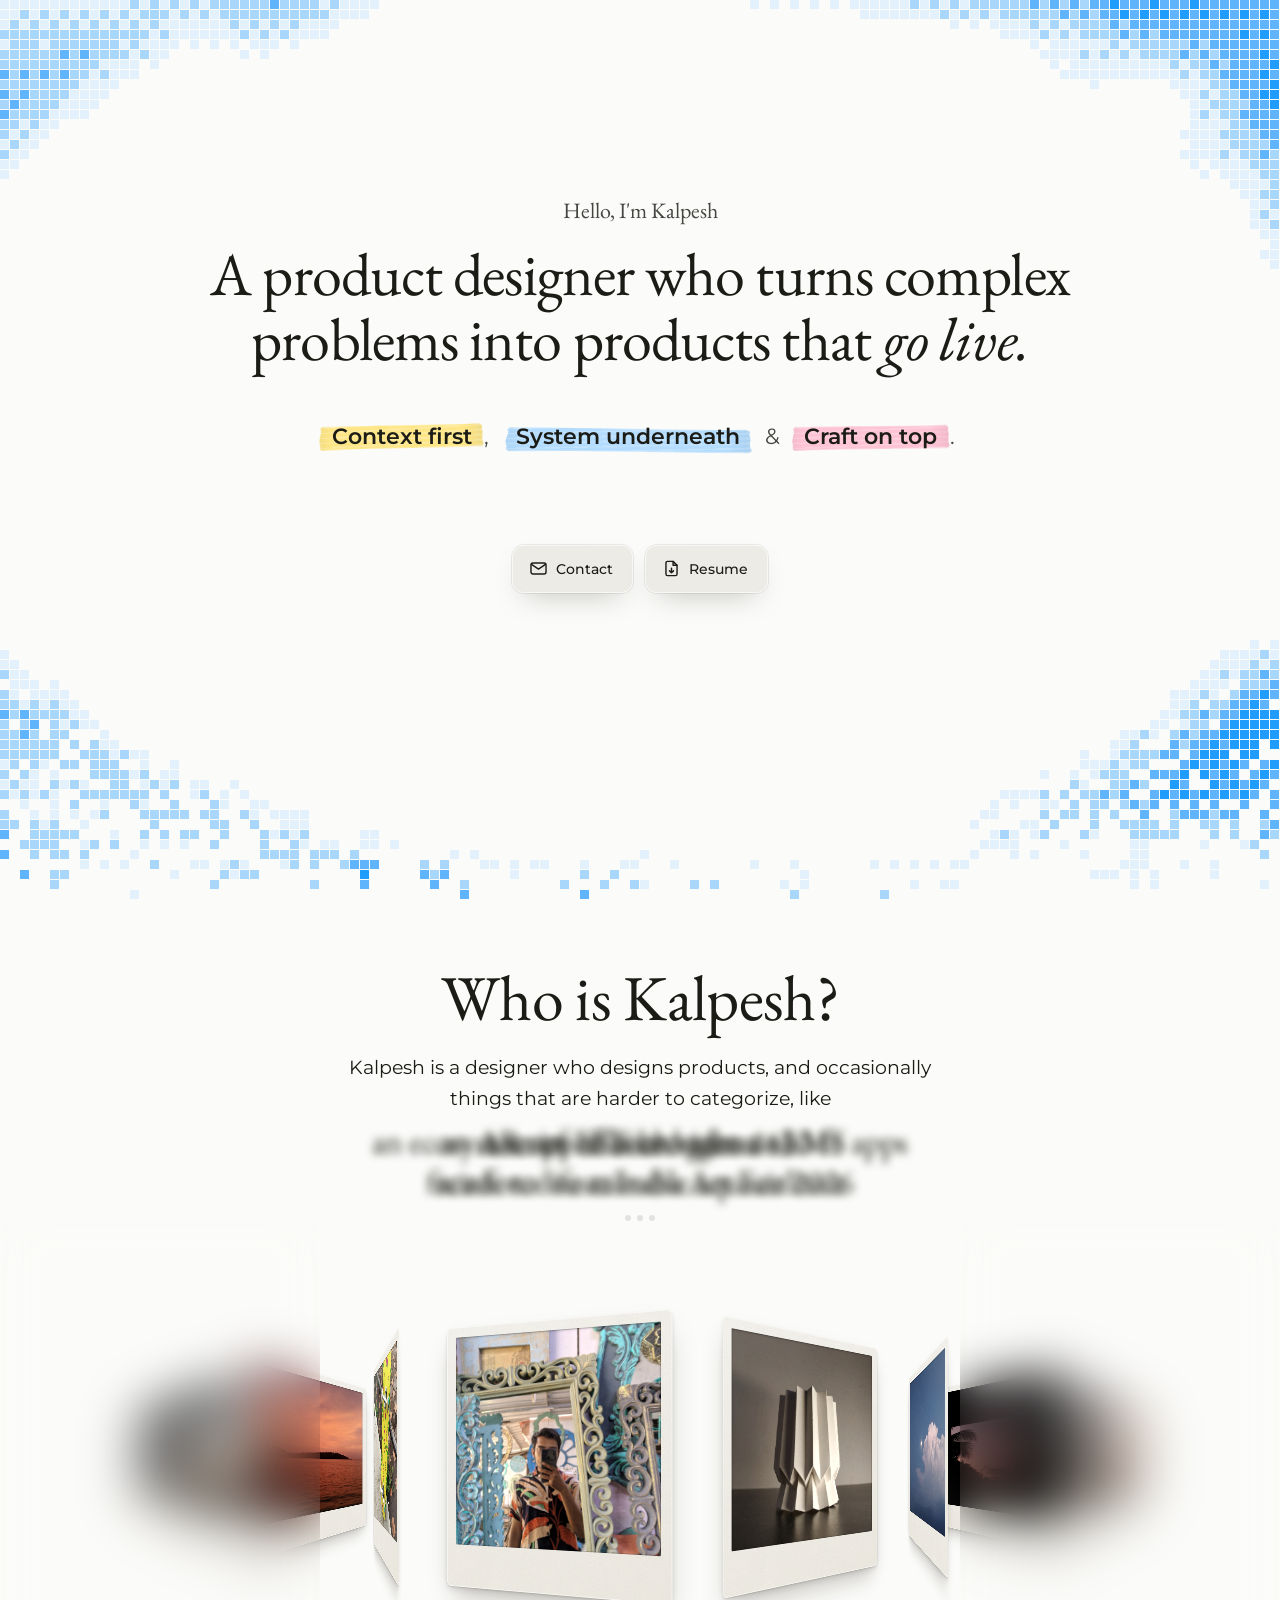
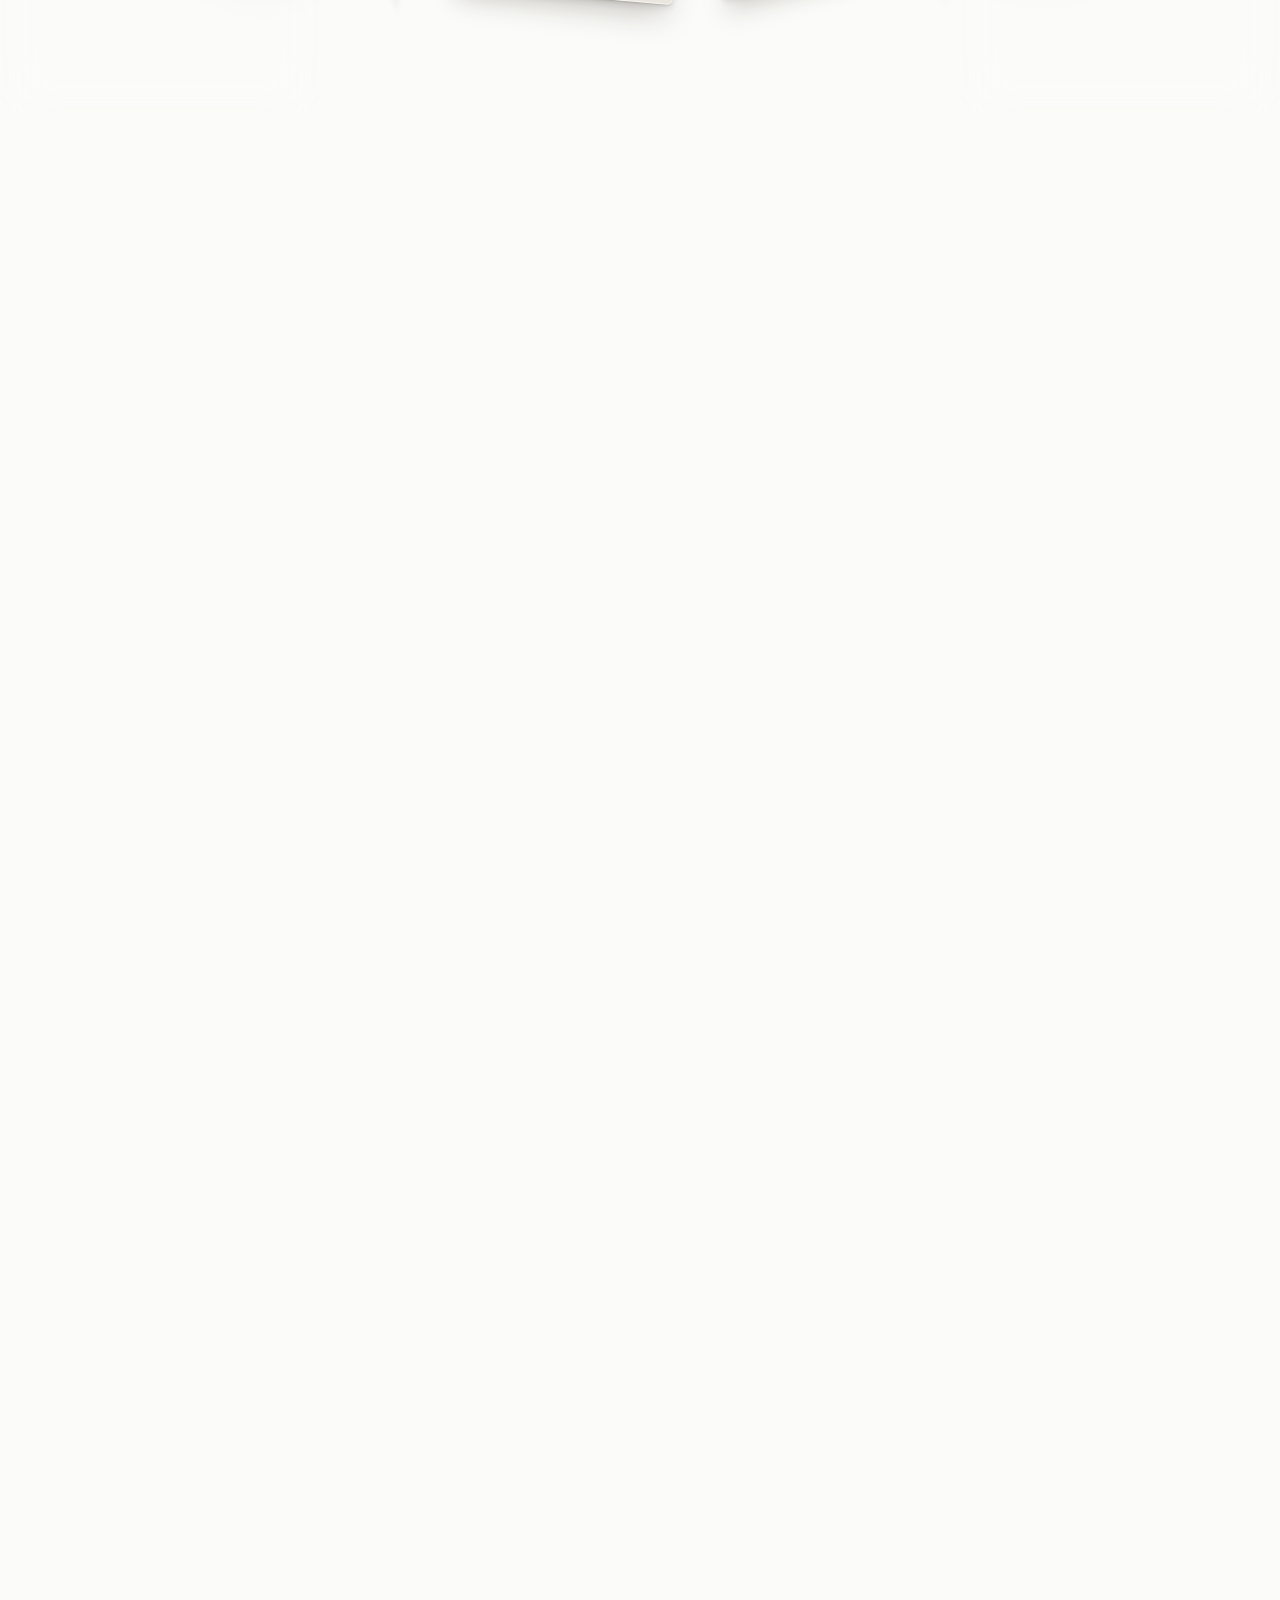
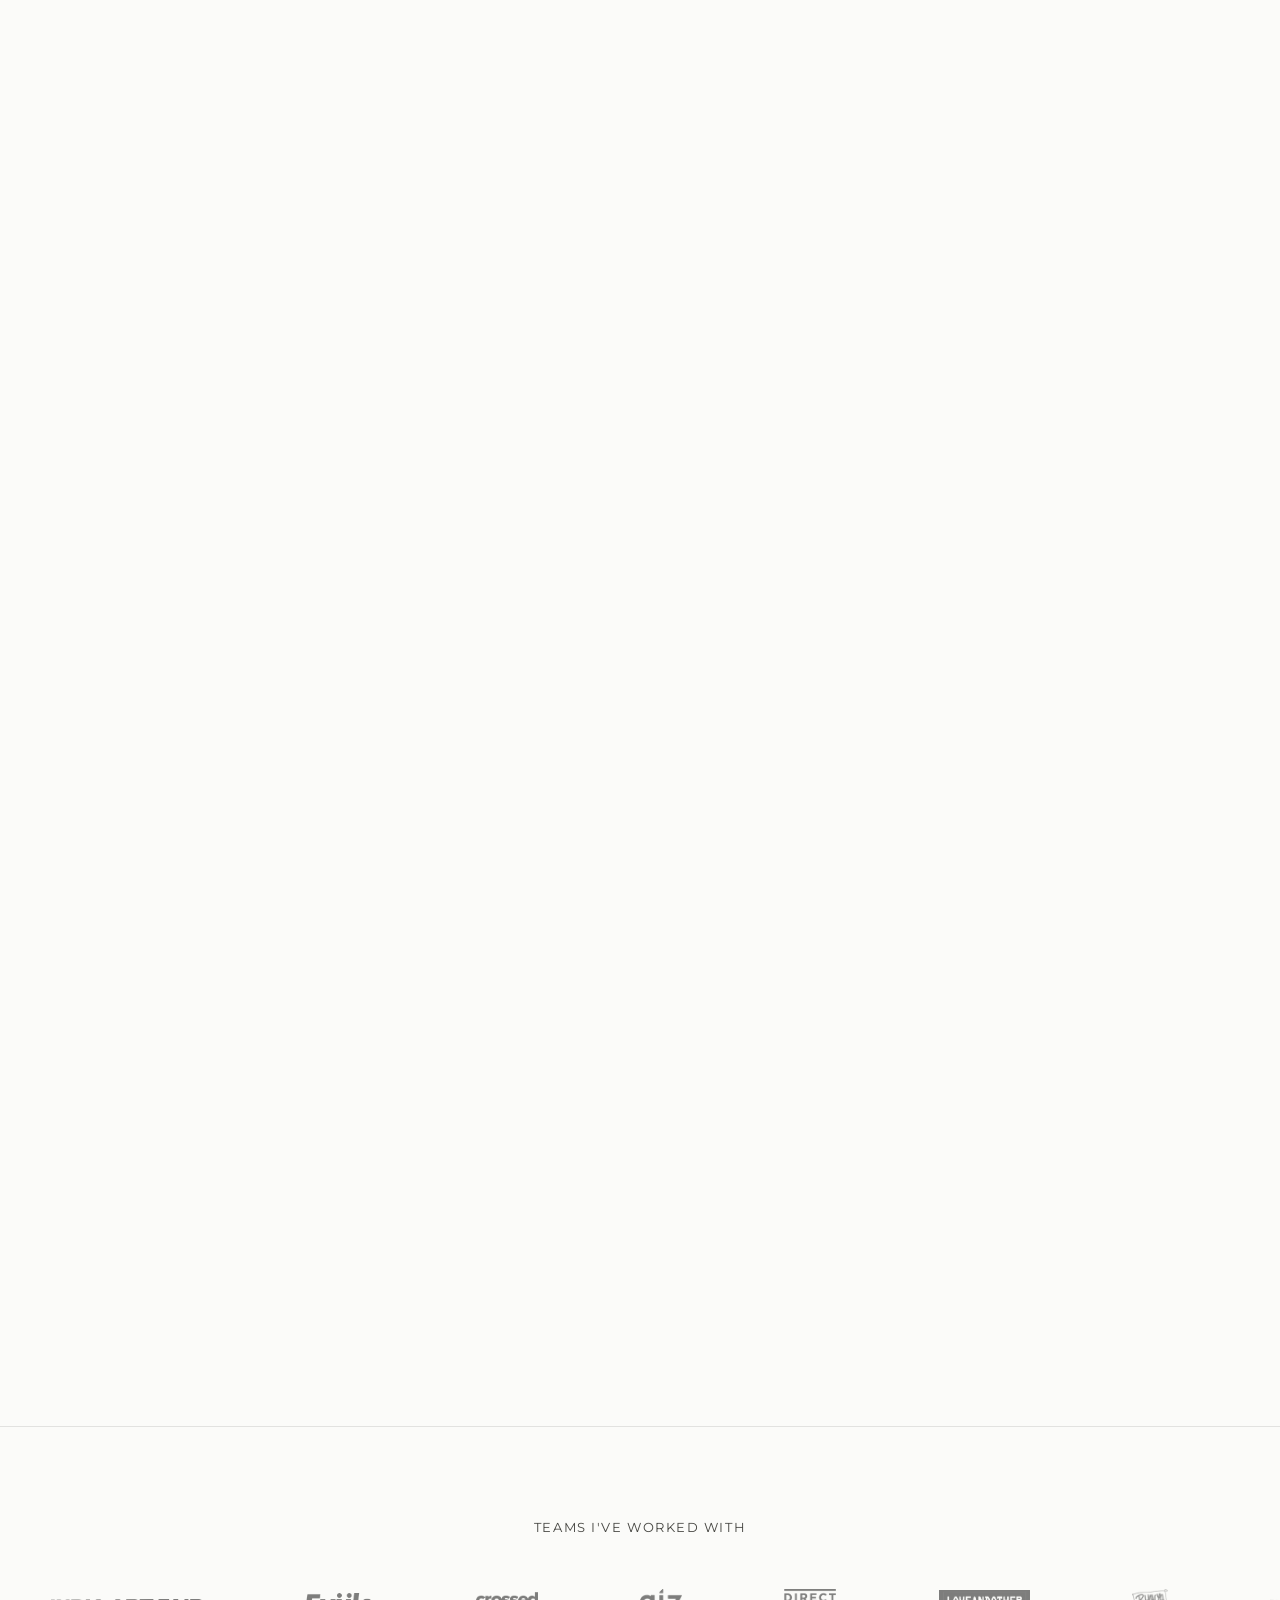
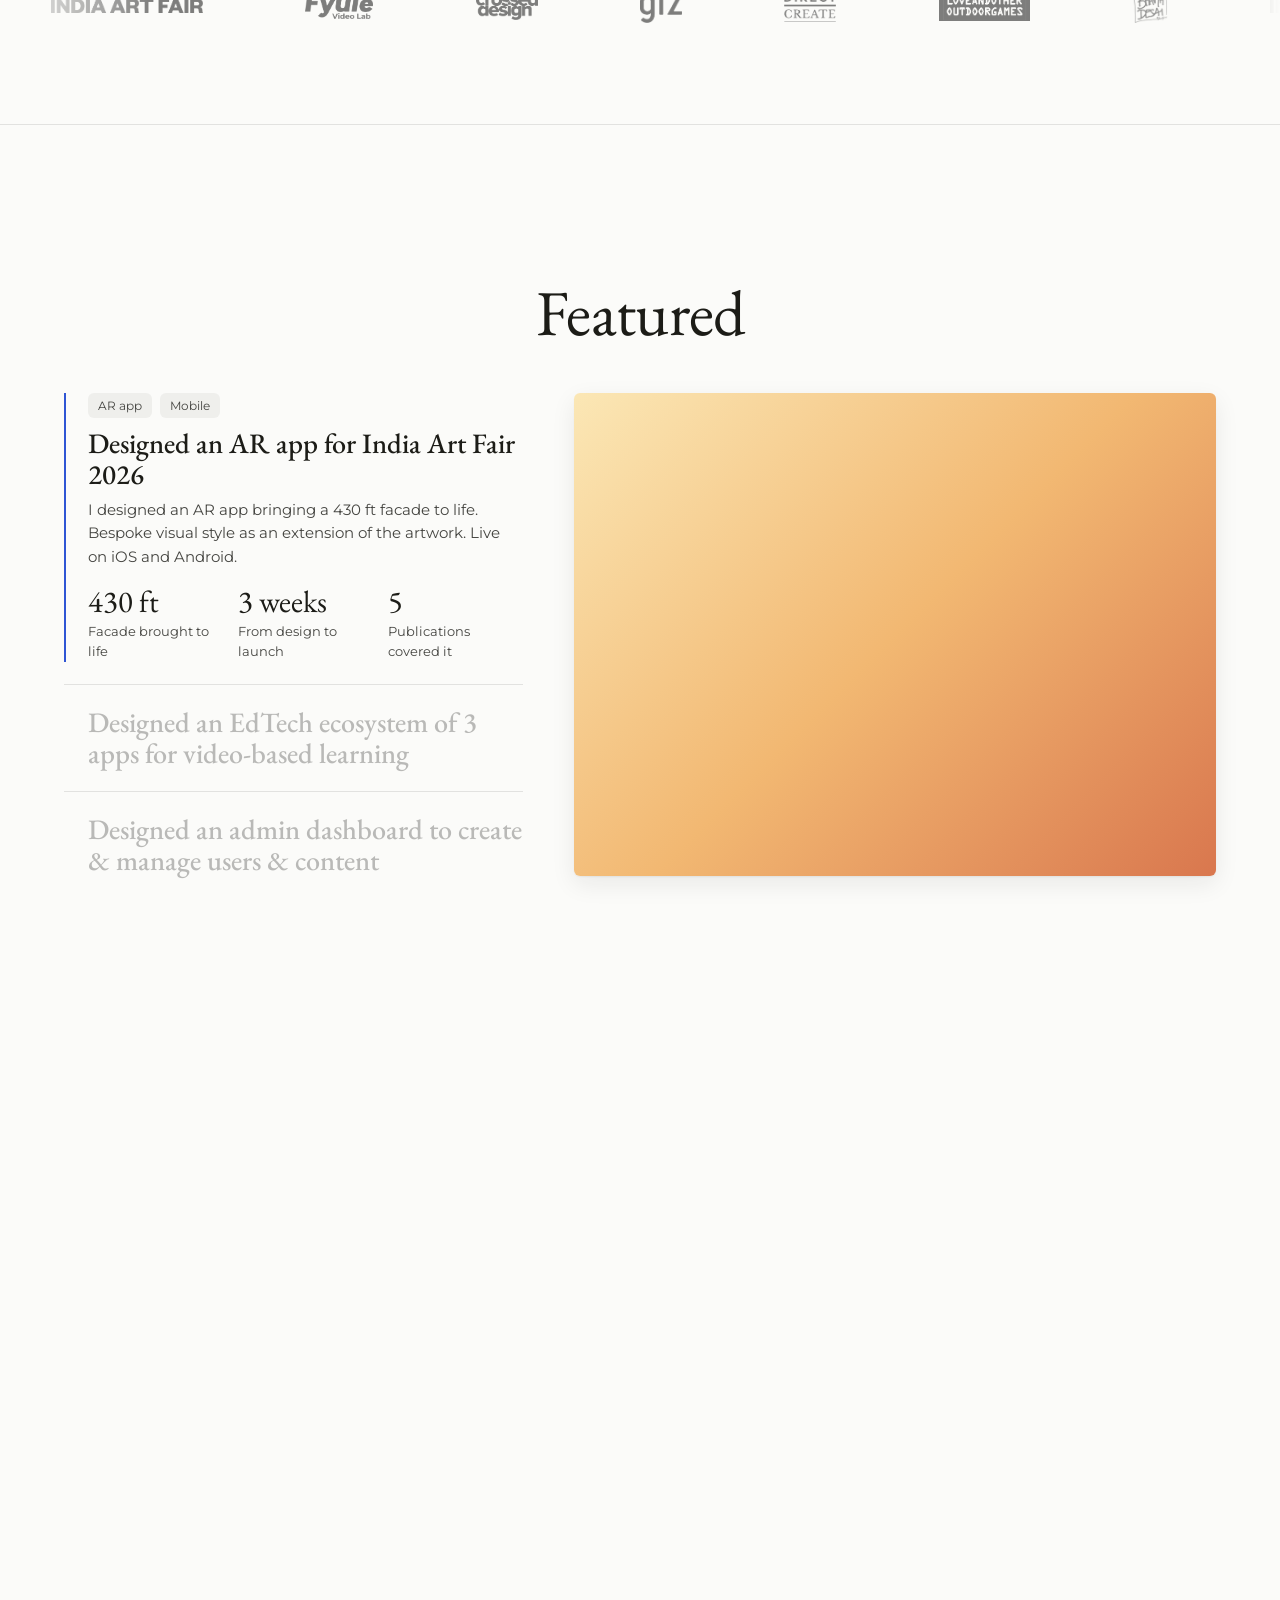
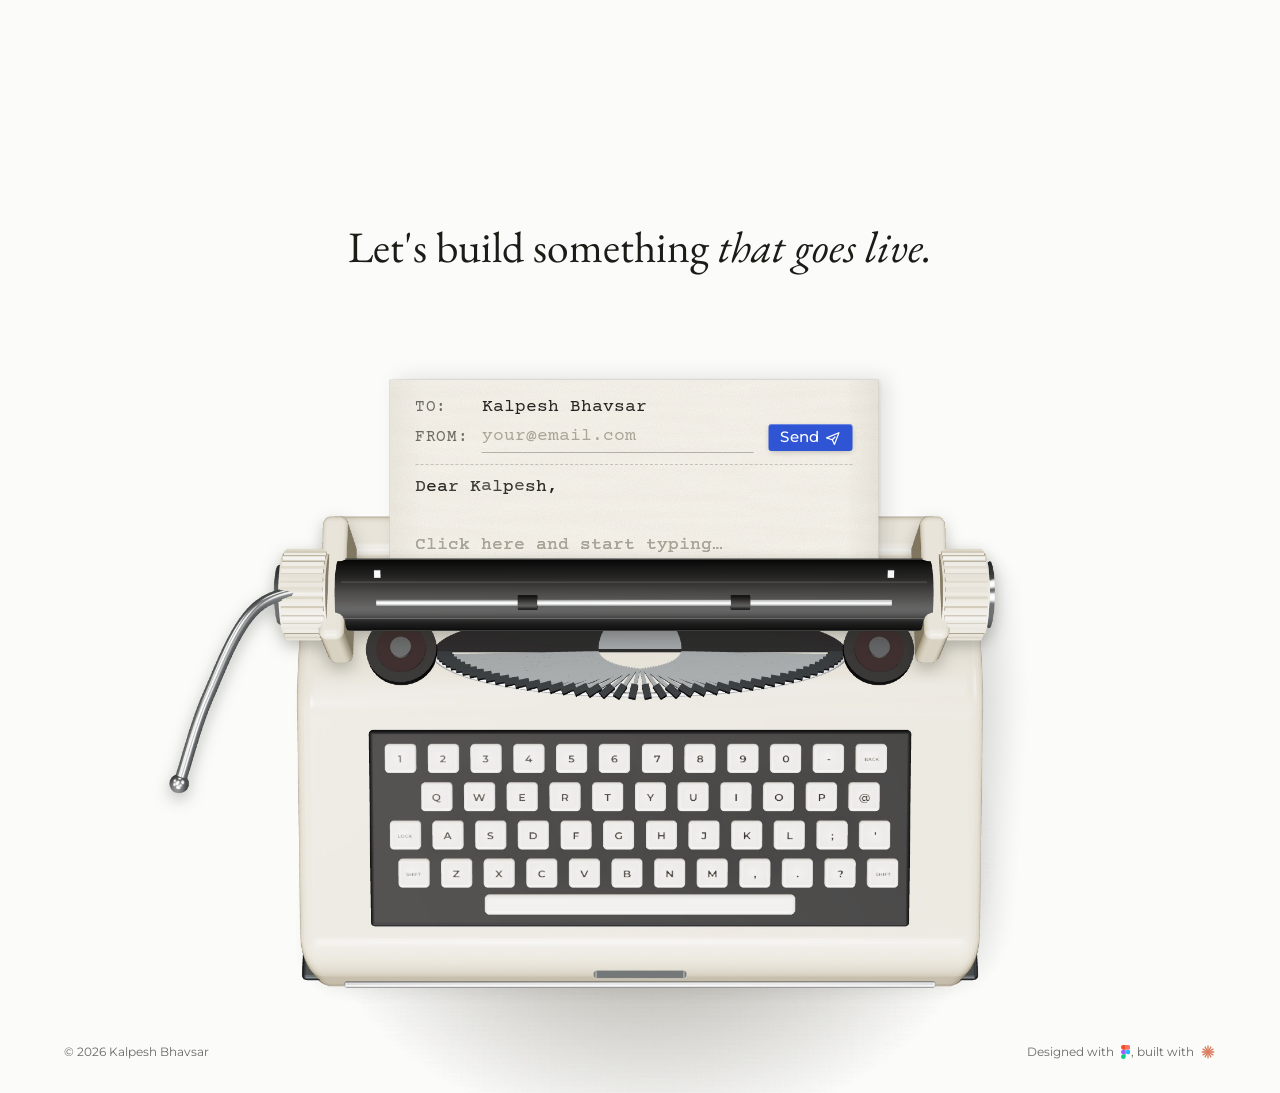
==== commit a1b9451f: "Landing ring cursor and type sizes, roomier About carousel clear of the nav, Featured heading, clean" ====
--- a/index.html
+++ b/index.html
@@ -18,9 +18,9 @@
   <link rel="stylesheet" href="https://fonts.googleapis.com/css2?family=EB+Garamond:ital,wght@0,400;0,500;1,400&family=Montserrat:wght@400;500;600&family=Courier+Prime&display=swap" media="print" onload="this.media='all'">
   <noscript><link rel="stylesheet" href="https://fonts.googleapis.com/css2?family=EB+Garamond:ital,wght@0,400;0,500;1,400&family=Montserrat:wght@400;500;600&family=Courier+Prime&display=swap"></noscript>
 
-  <link rel="stylesheet" href="styles.css?v=17">
+  <link rel="stylesheet" href="styles.css?v=18">
   <!-- The site colour (buttons, highlights and the landing wall) -->
-  <script src="theme.js?v=17"></script>
+  <script src="theme.js?v=18"></script>
   <!-- Turn on scroll motion unless the visitor asked their device for less motion -->
   <script>if (!matchMedia("(prefers-reduced-motion: reduce)").matches) document.documentElement.classList.add("motion-ok");</script>
 </head>
@@ -89,9 +89,9 @@
   <!-- Floating nav bar -->
   <nav class="nav" aria-label="Main"></nav>   <!-- built by nav.js -->
 
-  <script src="content.js?v=17"></script>
-  <script src="nav.js?v=17"></script>
-  <script src="main.js?v=17"></script>
-  <script src="typewriter.js?v=17"></script>
+  <script src="content.js?v=18"></script>
+  <script src="nav.js?v=18"></script>
+  <script src="main.js?v=18"></script>
+  <script src="typewriter.js?v=18"></script>
 </body>
 </html>
--- a/styles.css
+++ b/styles.css
@@ -79,10 +79,10 @@
    so the clouds can dissolve away into the next section instead of stopping at a line */
 .landing__sky { position: absolute; left: 0; top: 0; width: 100%; height: 100%; display: block; pointer-events: none; }
 .landing__greeting { margin: 0 0 18px; font: 400 clamp(18px, 1.8vw, 22px)/1.2 var(--font-head); color: var(--ink-soft); }
-.landing__headline { margin: 0; font: 400 clamp(38px, 5.4vw, 74px)/1.08 var(--font-head); letter-spacing: -.015em; text-wrap: balance; }
+.landing__headline { margin: 0; font: 400 clamp(34px, 4.7vw, 64px)/1.08 var(--font-head); letter-spacing: -.015em; text-wrap: balance; }
 .landing__headline em { font-style: italic; }
 /* the three ideas, each on a highlighter stroke with room around it */
-.landing__pillars { margin: 40px 0 0; font: 400 clamp(15px, 1.45vw, 19px)/2.2 var(--font-body); color: var(--ink-soft); }
+.landing__pillars { margin: 40px 0 0; font: 400 clamp(17px, 1.75vw, 23px)/2.2 var(--font-body); color: var(--ink-soft); }
 .hl {
   position: relative;
   z-index: 0;
@@ -95,7 +95,8 @@
   font-weight: 600;
   line-height: 1.5;
   color: var(--ink);
-  cursor: help;
+  /* a small ring instead of the question-mark cursor */
+  cursor: url("data:image/svg+xml,%3Csvg xmlns='http://www.w3.org/2000/svg' width='28' height='28'%3E%3Ccircle cx='14' cy='14' r='9' fill='rgba(28,28,23,.08)' stroke='%231c1c17' stroke-width='1.6'/%3E%3C/svg%3E") 14 14, pointer;
 }
 /* punctuation hugs the word before it, with a good gap before the next */
 .hl-sep { margin: 0 .9em 0 .25em; }
@@ -189,7 +190,8 @@
   height: 100vh;
   height: 100svh;
   min-height: 640px;
-  padding: clamp(72px, 11vh, 120px) var(--gutter) 0;
+  /* like the Work section: content starts near the top, and the bottom is kept clear for the bar */
+  padding: clamp(40px, 7vh, 80px) var(--gutter) calc(88px + env(safe-area-inset-bottom, 0px));
   overflow: hidden;
 }
 .about .section-heading { margin: 0; }
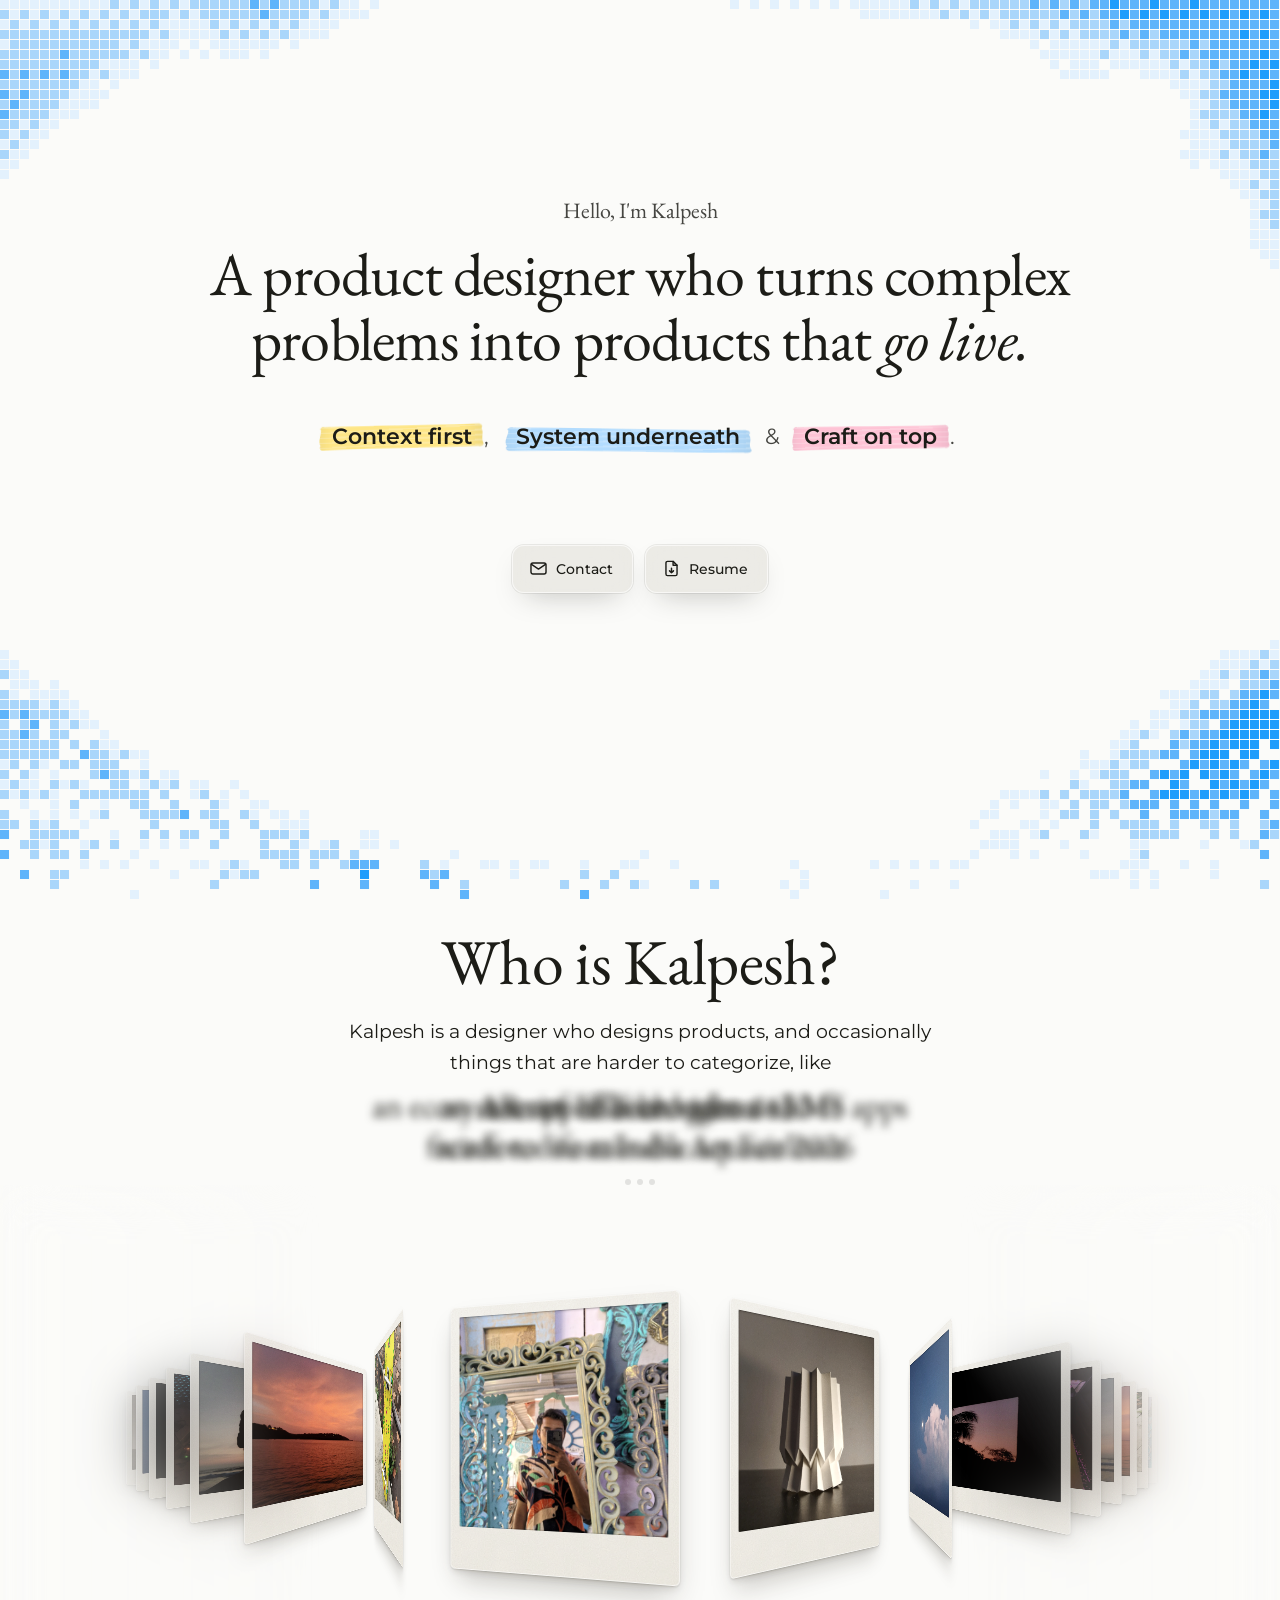
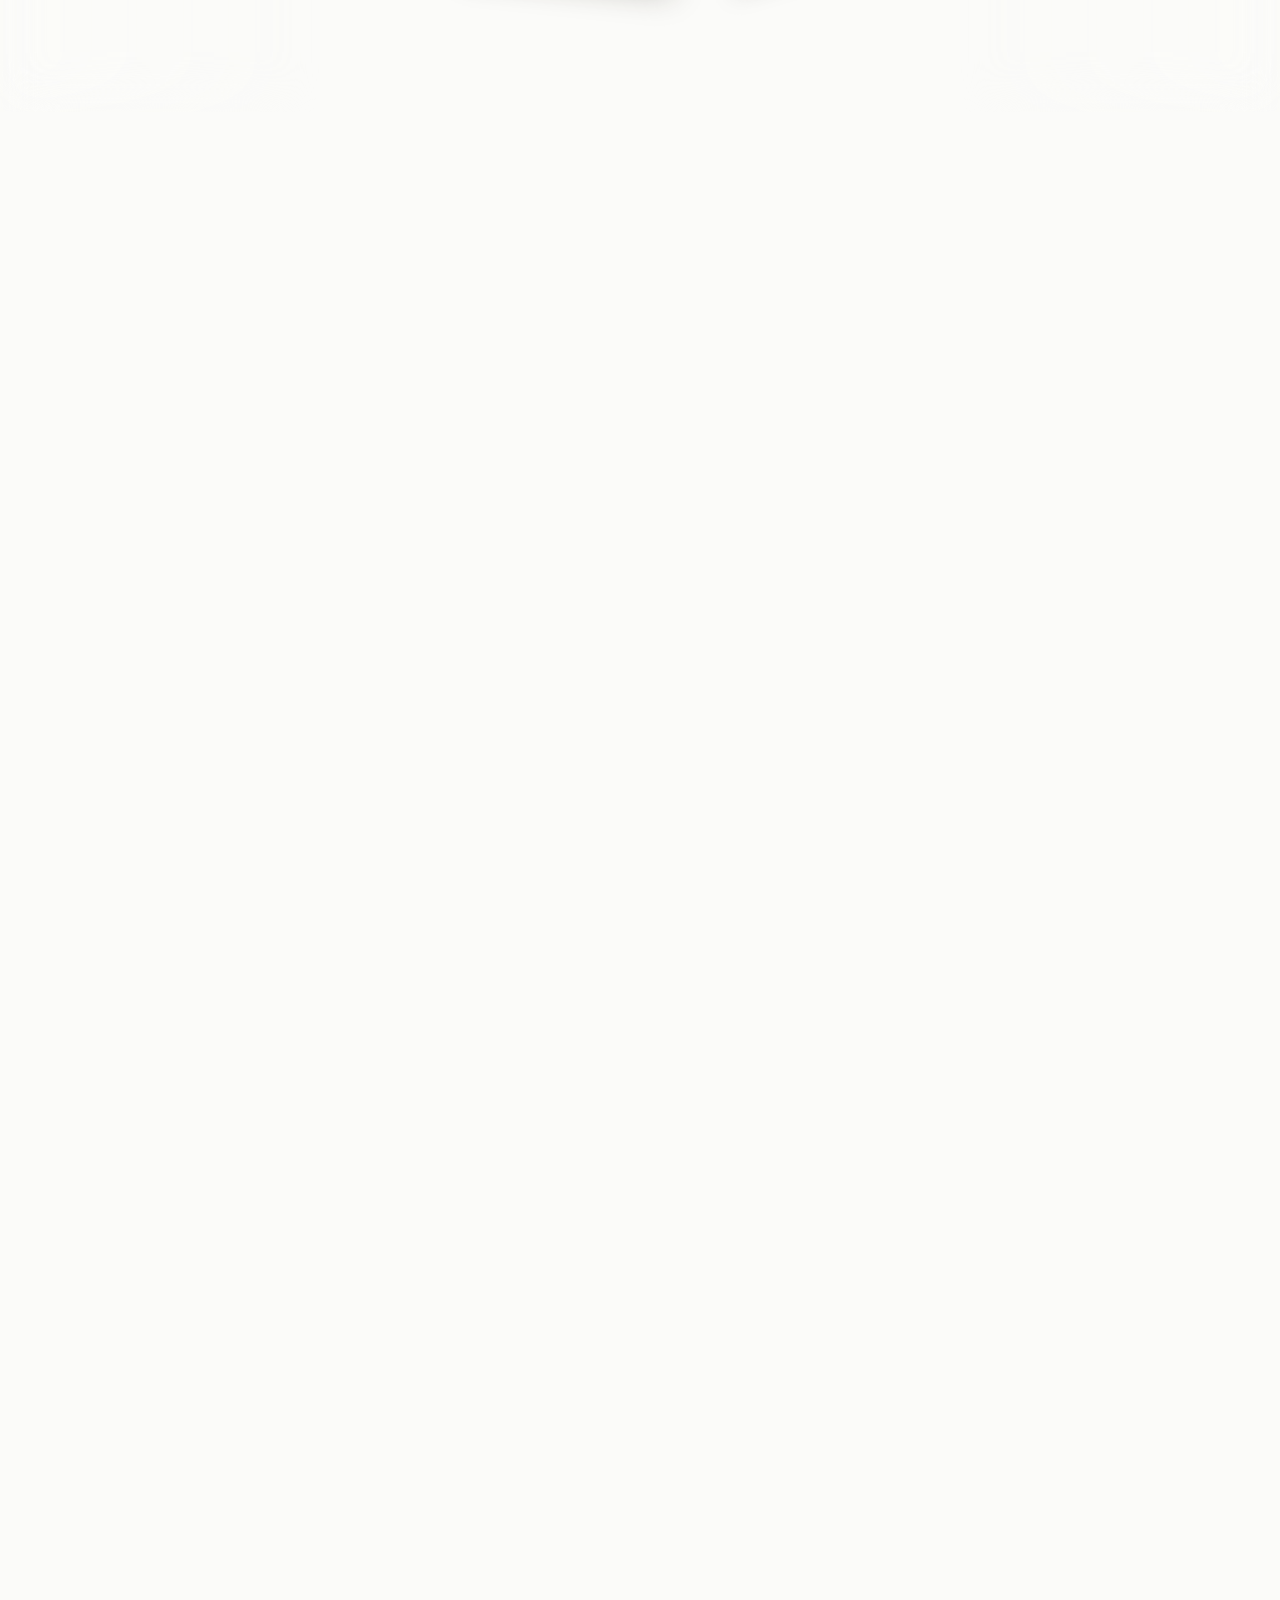
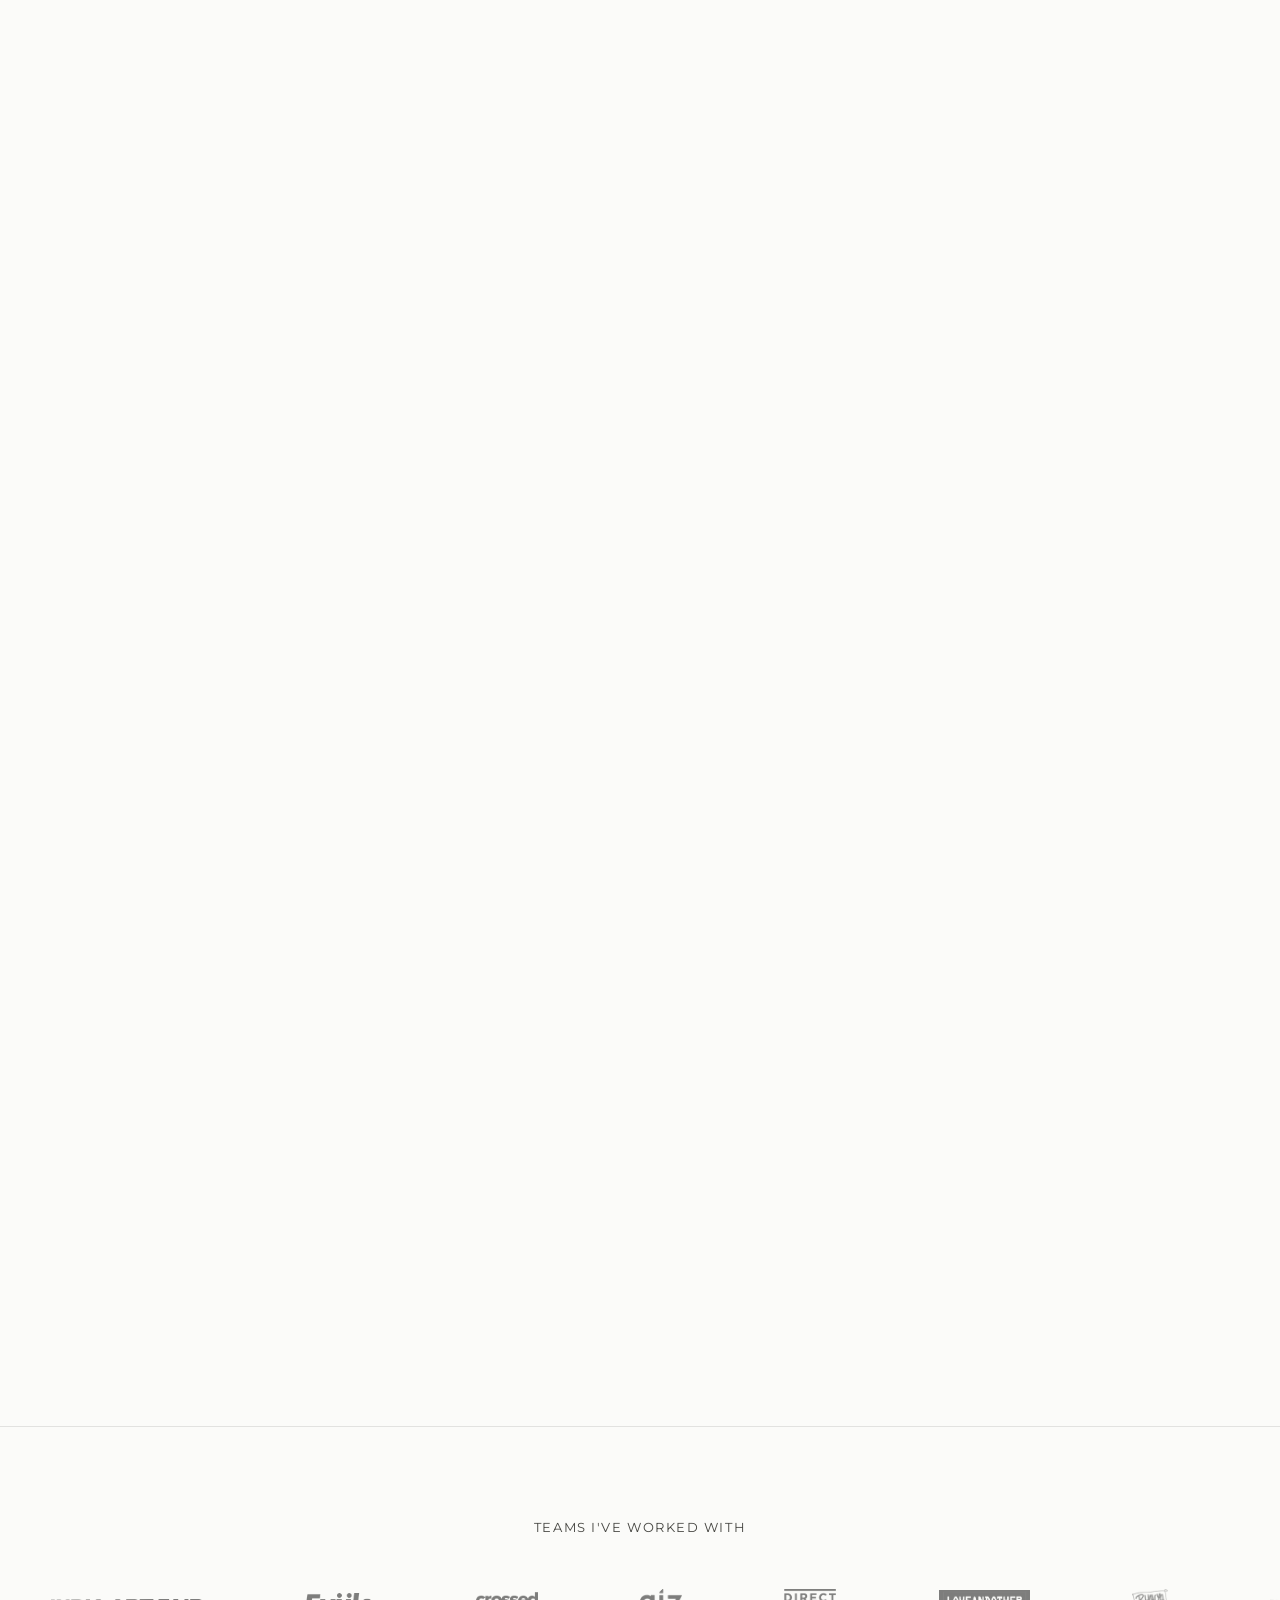
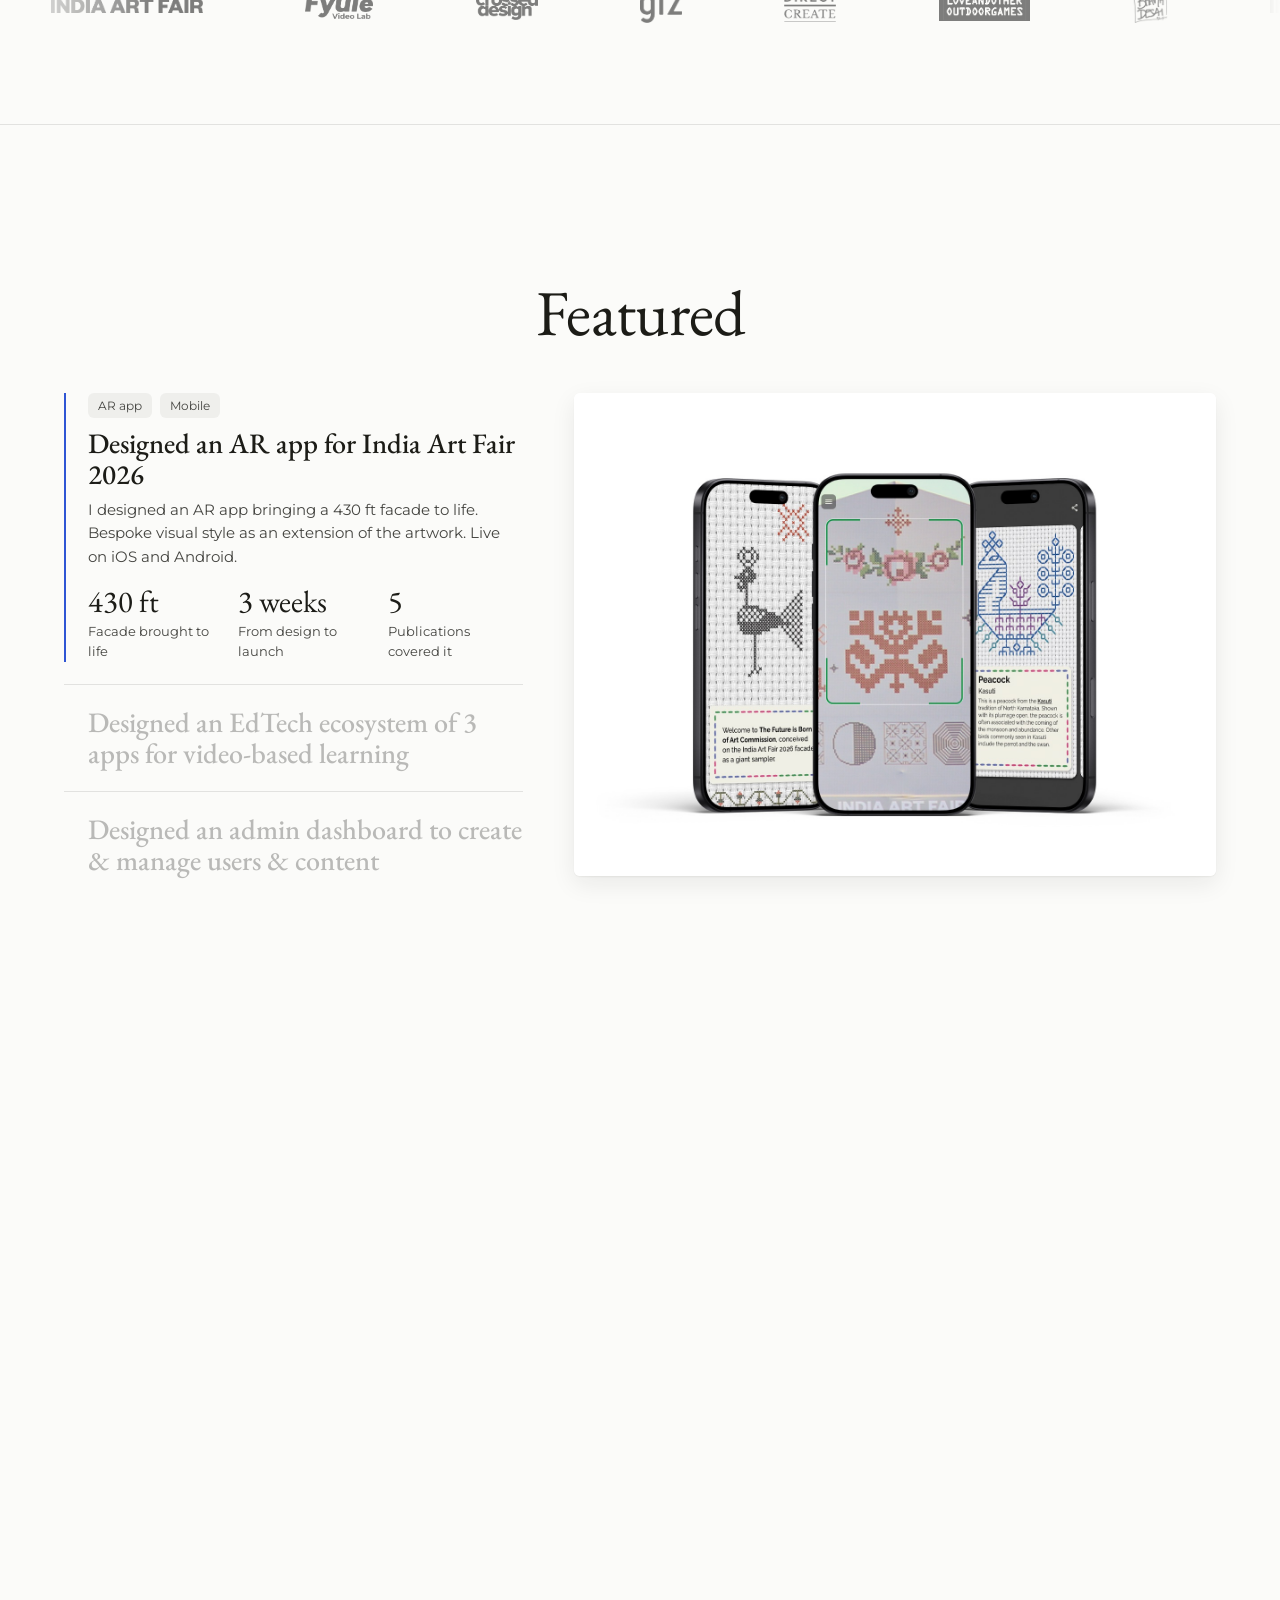
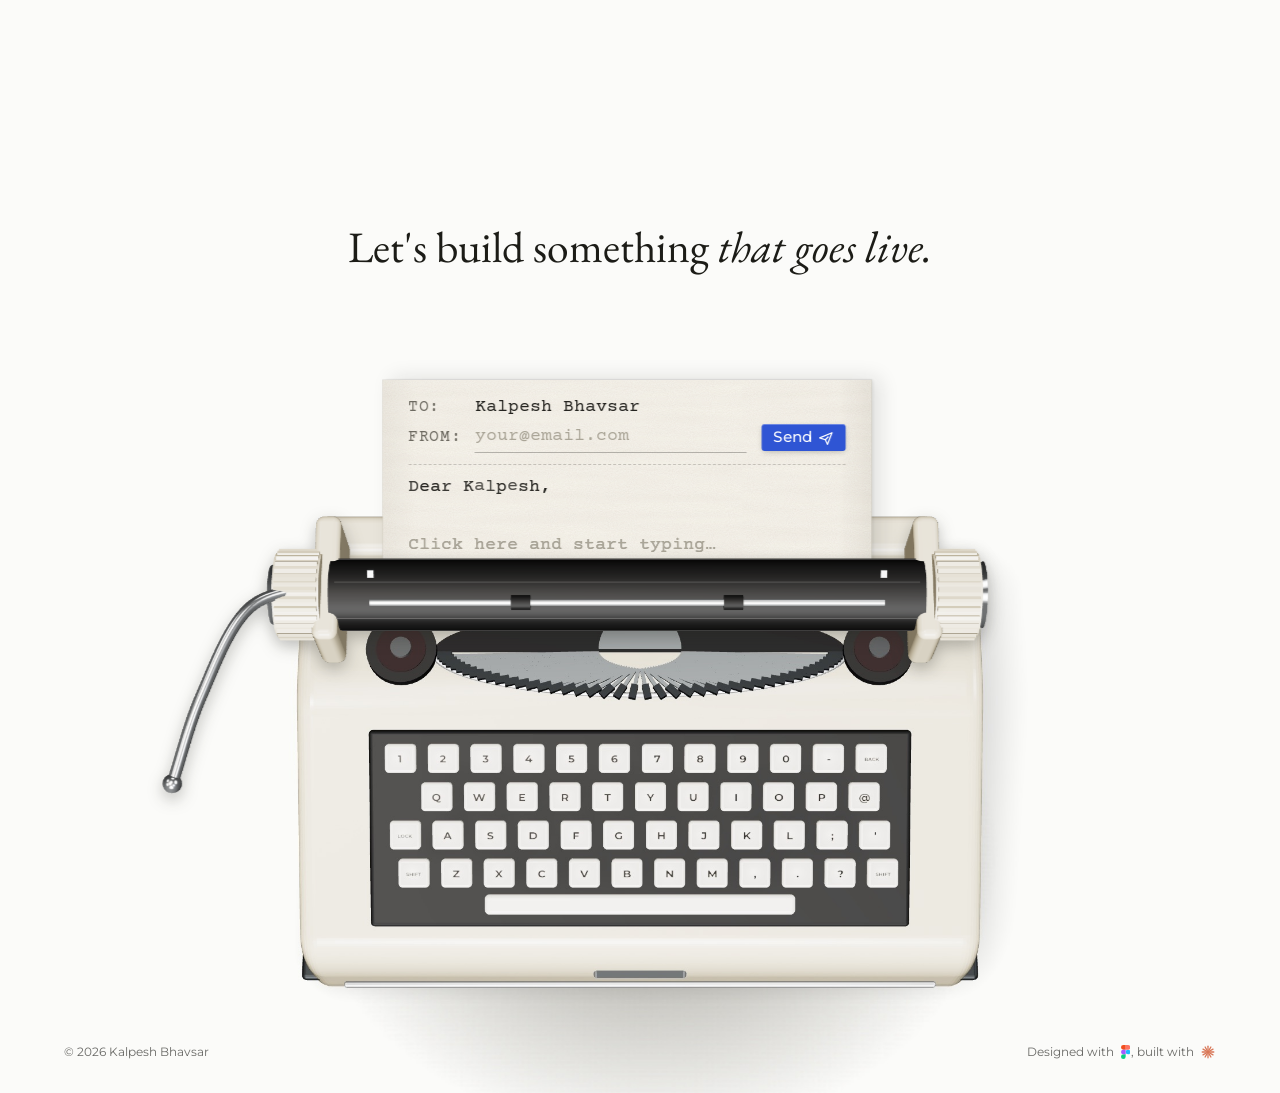
==== commit c6e0e403: "Align About heading with other sections, IAF card image, typo fixes Co-Authored-By: Claude Opus 5.5 " ====
--- a/index.html
+++ b/index.html
@@ -18,9 +18,9 @@
   <link rel="stylesheet" href="https://fonts.googleapis.com/css2?family=EB+Garamond:ital,wght@0,400;0,500;1,400&family=Montserrat:wght@400;500;600&family=Courier+Prime&display=swap" media="print" onload="this.media='all'">
   <noscript><link rel="stylesheet" href="https://fonts.googleapis.com/css2?family=EB+Garamond:ital,wght@0,400;0,500;1,400&family=Montserrat:wght@400;500;600&family=Courier+Prime&display=swap"></noscript>
 
-  <link rel="stylesheet" href="styles.css?v=18">
+  <link rel="stylesheet" href="styles.css?v=20">
   <!-- The site colour (buttons, highlights and the landing wall) -->
-  <script src="theme.js?v=18"></script>
+  <script src="theme.js?v=20"></script>
   <!-- Turn on scroll motion unless the visitor asked their device for less motion -->
   <script>if (!matchMedia("(prefers-reduced-motion: reduce)").matches) document.documentElement.classList.add("motion-ok");</script>
 </head>
@@ -89,9 +89,9 @@
   <!-- Floating nav bar -->
   <nav class="nav" aria-label="Main"></nav>   <!-- built by nav.js -->
 
-  <script src="content.js?v=18"></script>
-  <script src="nav.js?v=18"></script>
-  <script src="main.js?v=18"></script>
-  <script src="typewriter.js?v=18"></script>
+  <script src="content.js?v=20"></script>
+  <script src="nav.js?v=20"></script>
+  <script src="main.js?v=20"></script>
+  <script src="typewriter.js?v=20"></script>
 </body>
 </html>
--- a/styles.css
+++ b/styles.css
@@ -191,7 +191,7 @@
   height: 100svh;
   min-height: 640px;
   /* like the Work section: content starts near the top, and the bottom is kept clear for the bar */
-  padding: clamp(40px, 7vh, 80px) var(--gutter) calc(88px + env(safe-area-inset-bottom, 0px));
+  padding: clamp(20px, 3vh, 40px) var(--gutter) calc(88px + env(safe-area-inset-bottom, 0px));   /* same top spacing as Featured */
   overflow: hidden;
 }
 .about .section-heading { margin: 0; }
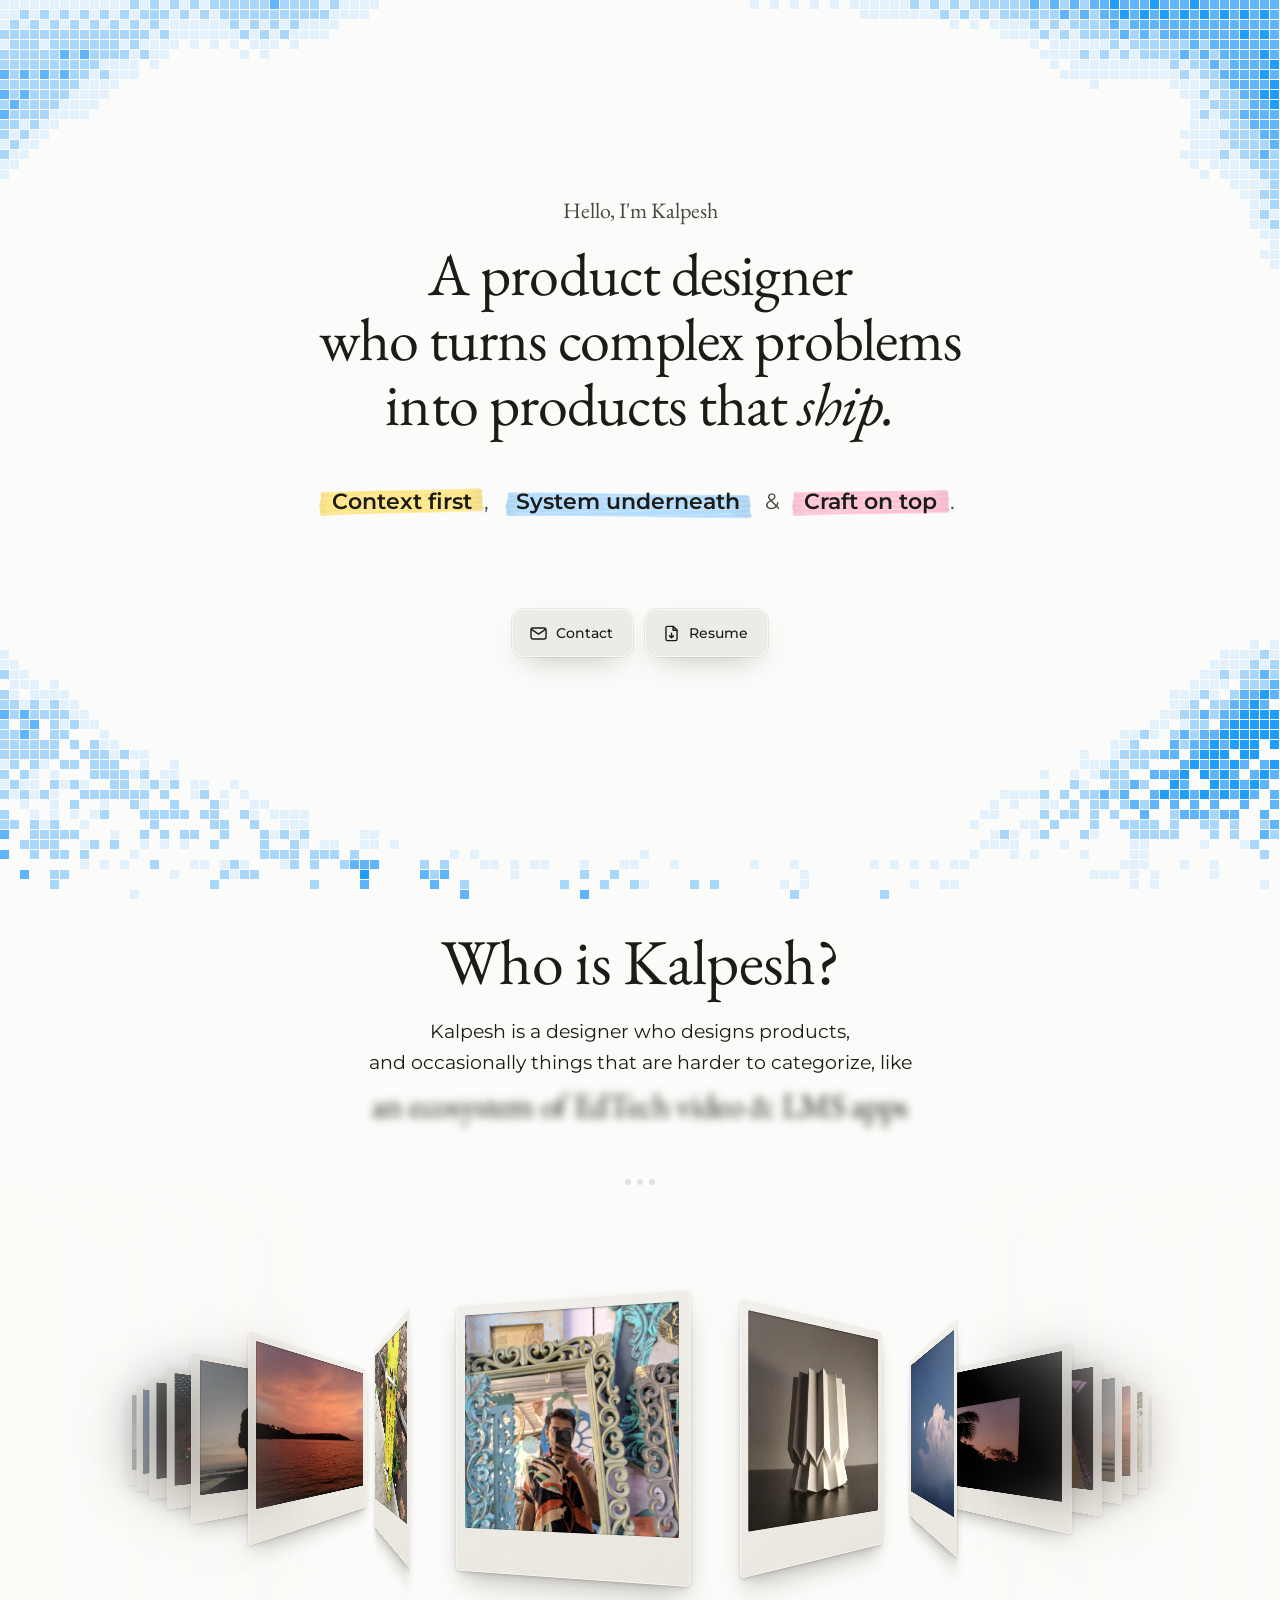
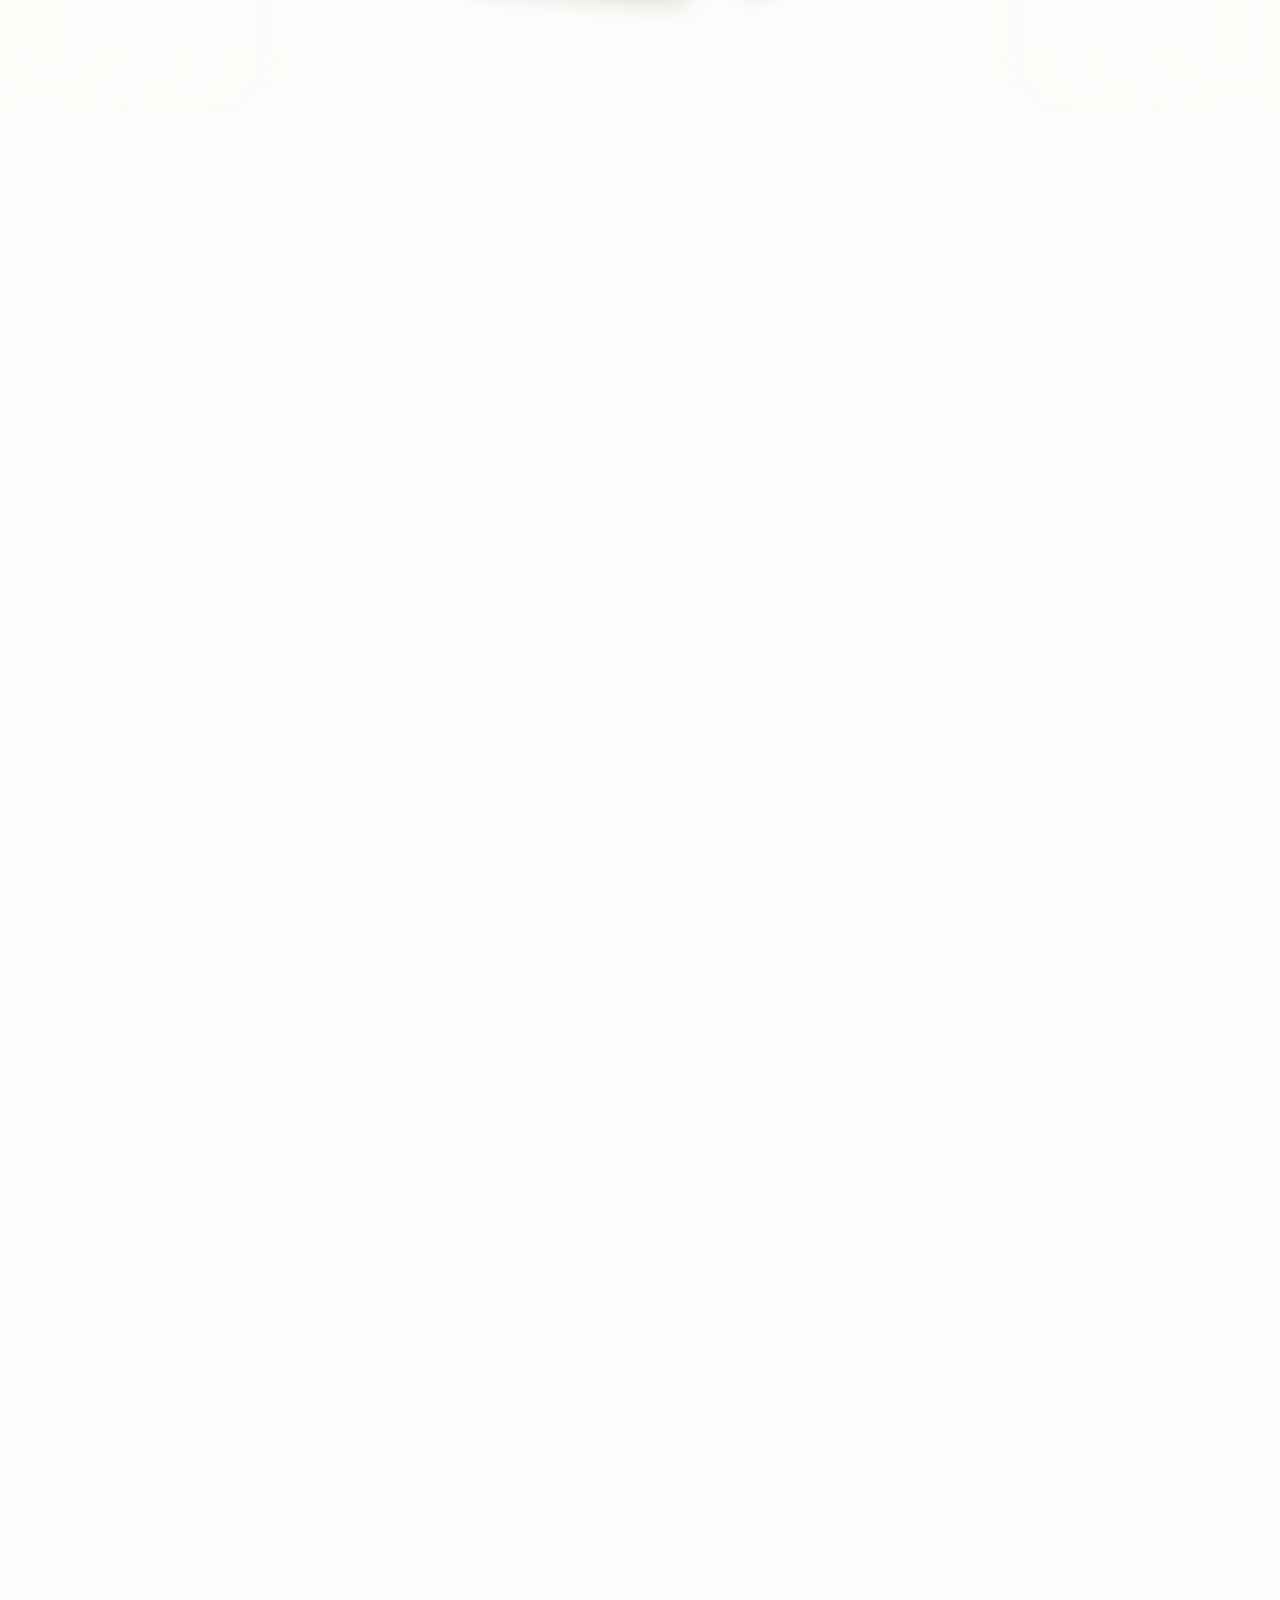
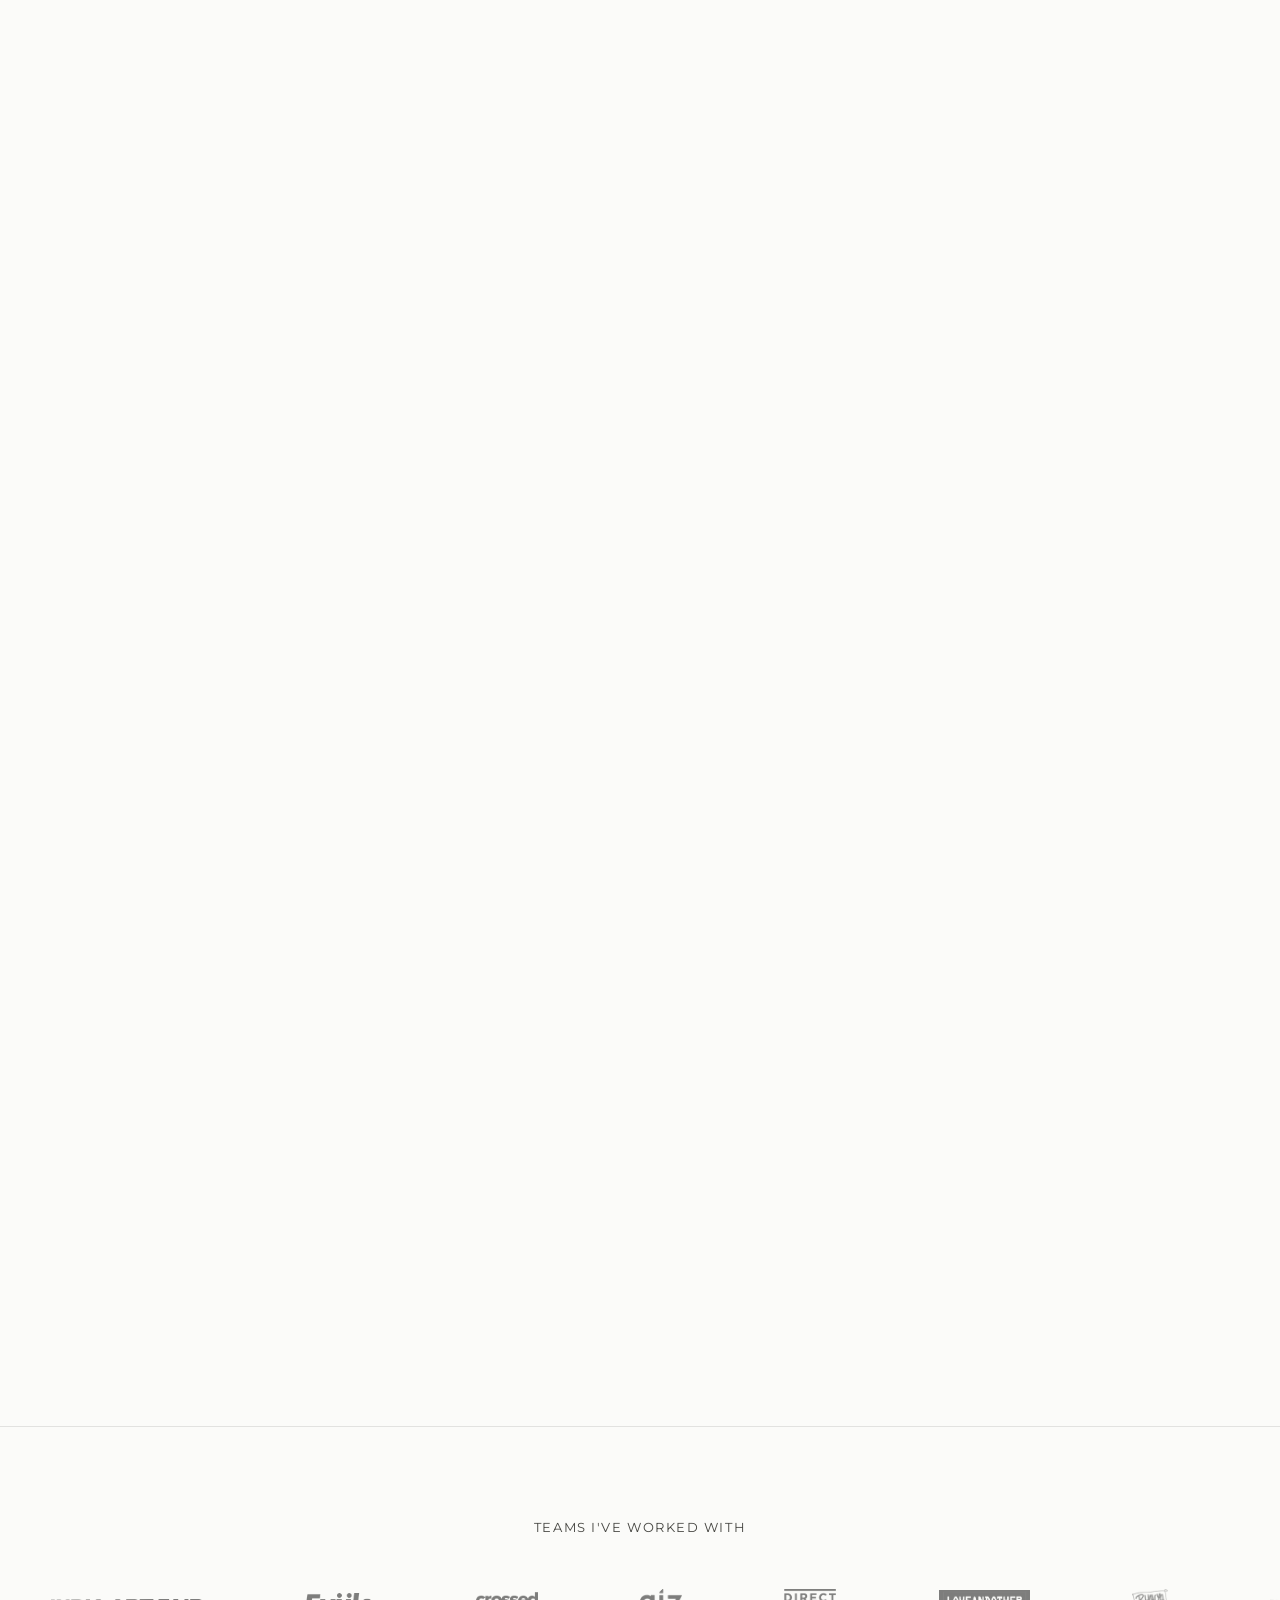
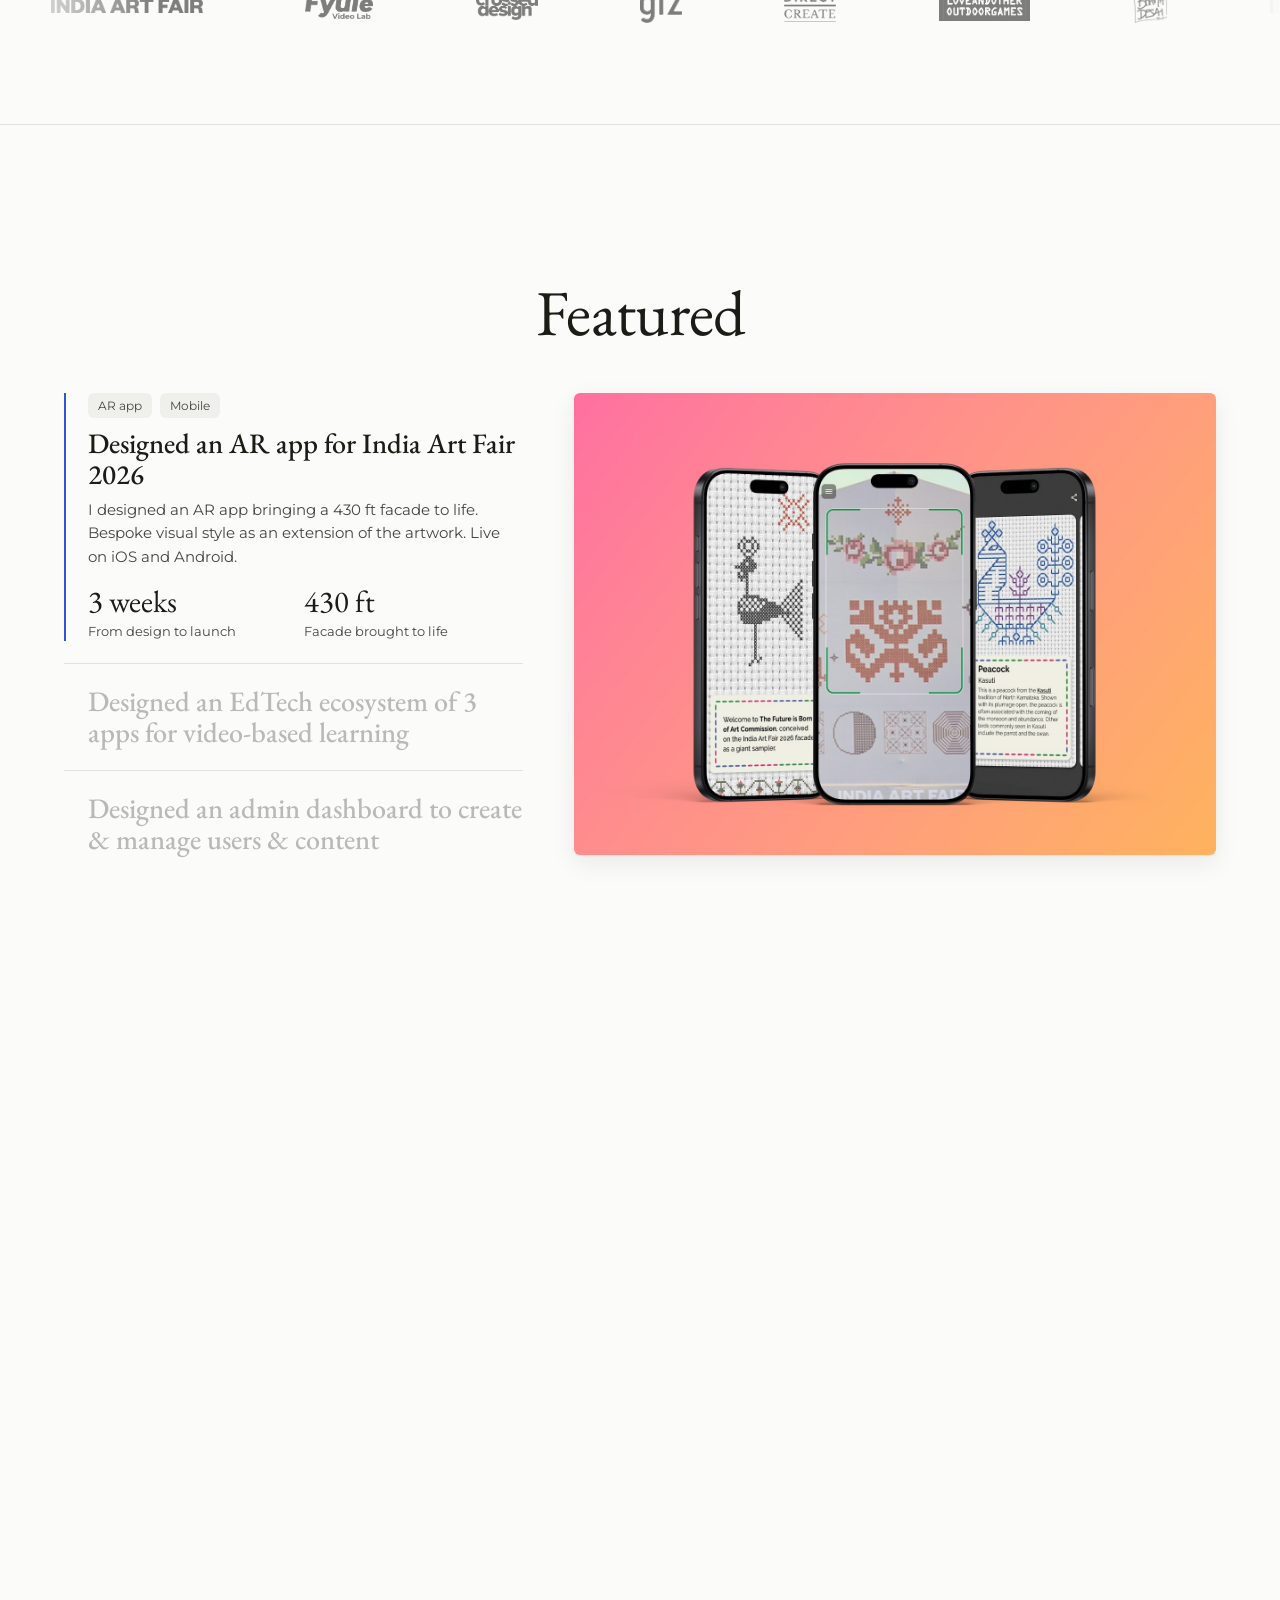
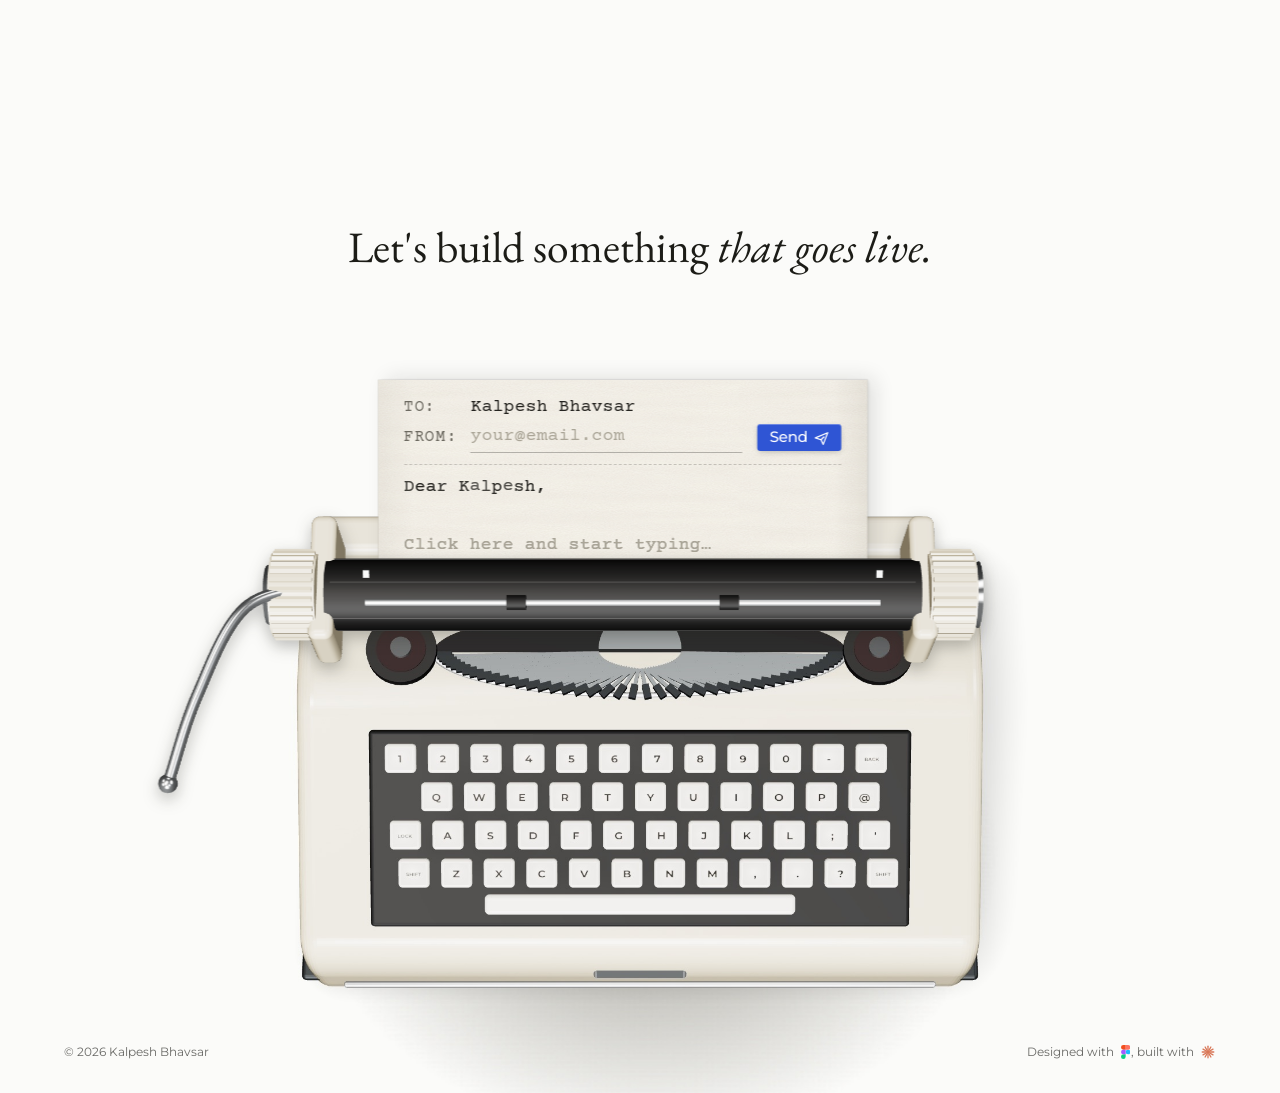
==== commit e0e56c9d: "Admin dashboard case study images and icons, gradient thumbnails, autoplay, shared footer, two stats" ====
--- a/index.html
+++ b/index.html
@@ -18,9 +18,9 @@
   <link rel="stylesheet" href="https://fonts.googleapis.com/css2?family=EB+Garamond:ital,wght@0,400;0,500;1,400&family=Montserrat:wght@400;500;600&family=Courier+Prime&display=swap" media="print" onload="this.media='all'">
   <noscript><link rel="stylesheet" href="https://fonts.googleapis.com/css2?family=EB+Garamond:ital,wght@0,400;0,500;1,400&family=Montserrat:wght@400;500;600&family=Courier+Prime&display=swap"></noscript>
 
-  <link rel="stylesheet" href="styles.css?v=20">
+  <link rel="stylesheet" href="styles.css?v=21">
   <!-- The site colour (buttons, highlights and the landing wall) -->
-  <script src="theme.js?v=20"></script>
+  <script src="theme.js?v=21"></script>
   <!-- Turn on scroll motion unless the visitor asked their device for less motion -->
   <script>if (!matchMedia("(prefers-reduced-motion: reduce)").matches) document.documentElement.classList.add("motion-ok");</script>
 </head>
@@ -89,9 +89,10 @@
   <!-- Floating nav bar -->
   <nav class="nav" aria-label="Main"></nav>   <!-- built by nav.js -->
 
-  <script src="content.js?v=20"></script>
-  <script src="nav.js?v=20"></script>
-  <script src="main.js?v=20"></script>
-  <script src="typewriter.js?v=20"></script>
+  <script src="content.js?v=21"></script>
+  <script src="nav.js?v=21"></script>
+  <script src="footer.js?v=21"></script>
+  <script src="main.js?v=21"></script>
+  <script src="typewriter.js?v=21"></script>
 </body>
 </html>
--- a/styles.css
+++ b/styles.css
@@ -81,6 +81,7 @@
 .landing__greeting { margin: 0 0 18px; font: 400 clamp(18px, 1.8vw, 22px)/1.2 var(--font-head); color: var(--ink-soft); }
 .landing__headline { margin: 0; font: 400 clamp(34px, 4.7vw, 64px)/1.08 var(--font-head); letter-spacing: -.015em; text-wrap: balance; }
 .landing__headline em { font-style: italic; }
+.landing__line { display: block; }
 /* the three ideas, each on a highlighter stroke with room around it */
 .landing__pillars { margin: 40px 0 0; font: 400 clamp(17px, 1.75vw, 23px)/2.2 var(--font-body); color: var(--ink-soft); }
 .hl {
@@ -195,7 +196,7 @@
   overflow: hidden;
 }
 .about .section-heading { margin: 0; }
-.about__text { max-width: 640px; margin: 20px auto 0; font-size: clamp(16px, 1.5vw, 19px); line-height: 1.6; }
+.about__text { white-space: pre-line; max-width: 700px; margin: 20px auto 0; font-size: clamp(16px, 1.5vw, 19px); line-height: 1.6; }
 /* the items that finish the sentence; one shows at a time, in the same voice as the sentence */
 .about__steps { position: relative; display: grid; width: min(720px, 100%); min-height: 2.5em; margin-top: 8px; font: 400 clamp(24px, 2.6vw, 34px)/1.2 var(--font-head); letter-spacing: -.01em; color: var(--ink); }
 .about__step { grid-area: 1 / 1; opacity: 0; transform: translateY(.6em); filter: blur(4px); transition: opacity .5s ease, transform .6s cubic-bezier(.2, .7, .2, 1), filter .5s ease; text-wrap: balance; }
@@ -378,7 +379,7 @@
 .project__desc { color: var(--ink-soft); max-width: 480px; font-size: 15px; line-height: 1.55; }
 .project__metrics {
   display: grid;
-  grid-template-columns: repeat(3, 1fr);
+  grid-template-columns: repeat(2, minmax(0, 200px));   /* two stats per project */
   gap: 16px;
   margin-top: 18px;
 }
@@ -1486,7 +1487,7 @@
   font-size: 15px;
   line-height: 1.45;
 }
-.cs-tile img, .cs-tile__icon { width: 48px; height: 48px; border-radius: var(--radius-control); object-fit: contain; }
+.cs-tile img, .cs-tile__icon { width: 60px; height: 60px; border-radius: var(--radius-control); object-fit: contain; }
 
 /* App store links */
 .cs-links { display: flex; flex-wrap: wrap; justify-content: center; gap: 12px; }
@@ -1681,3 +1682,6 @@
   .cs-note { font-size: 20px; }
   .case__next { margin-top: 88px; }
 }
+
+/* Case study pages: the same footer as the home page, with plenty of room above it */
+.case-page #contact.footer { margin-top: clamp(120px, 18vh, 200px); border-top: 1px solid var(--line); }
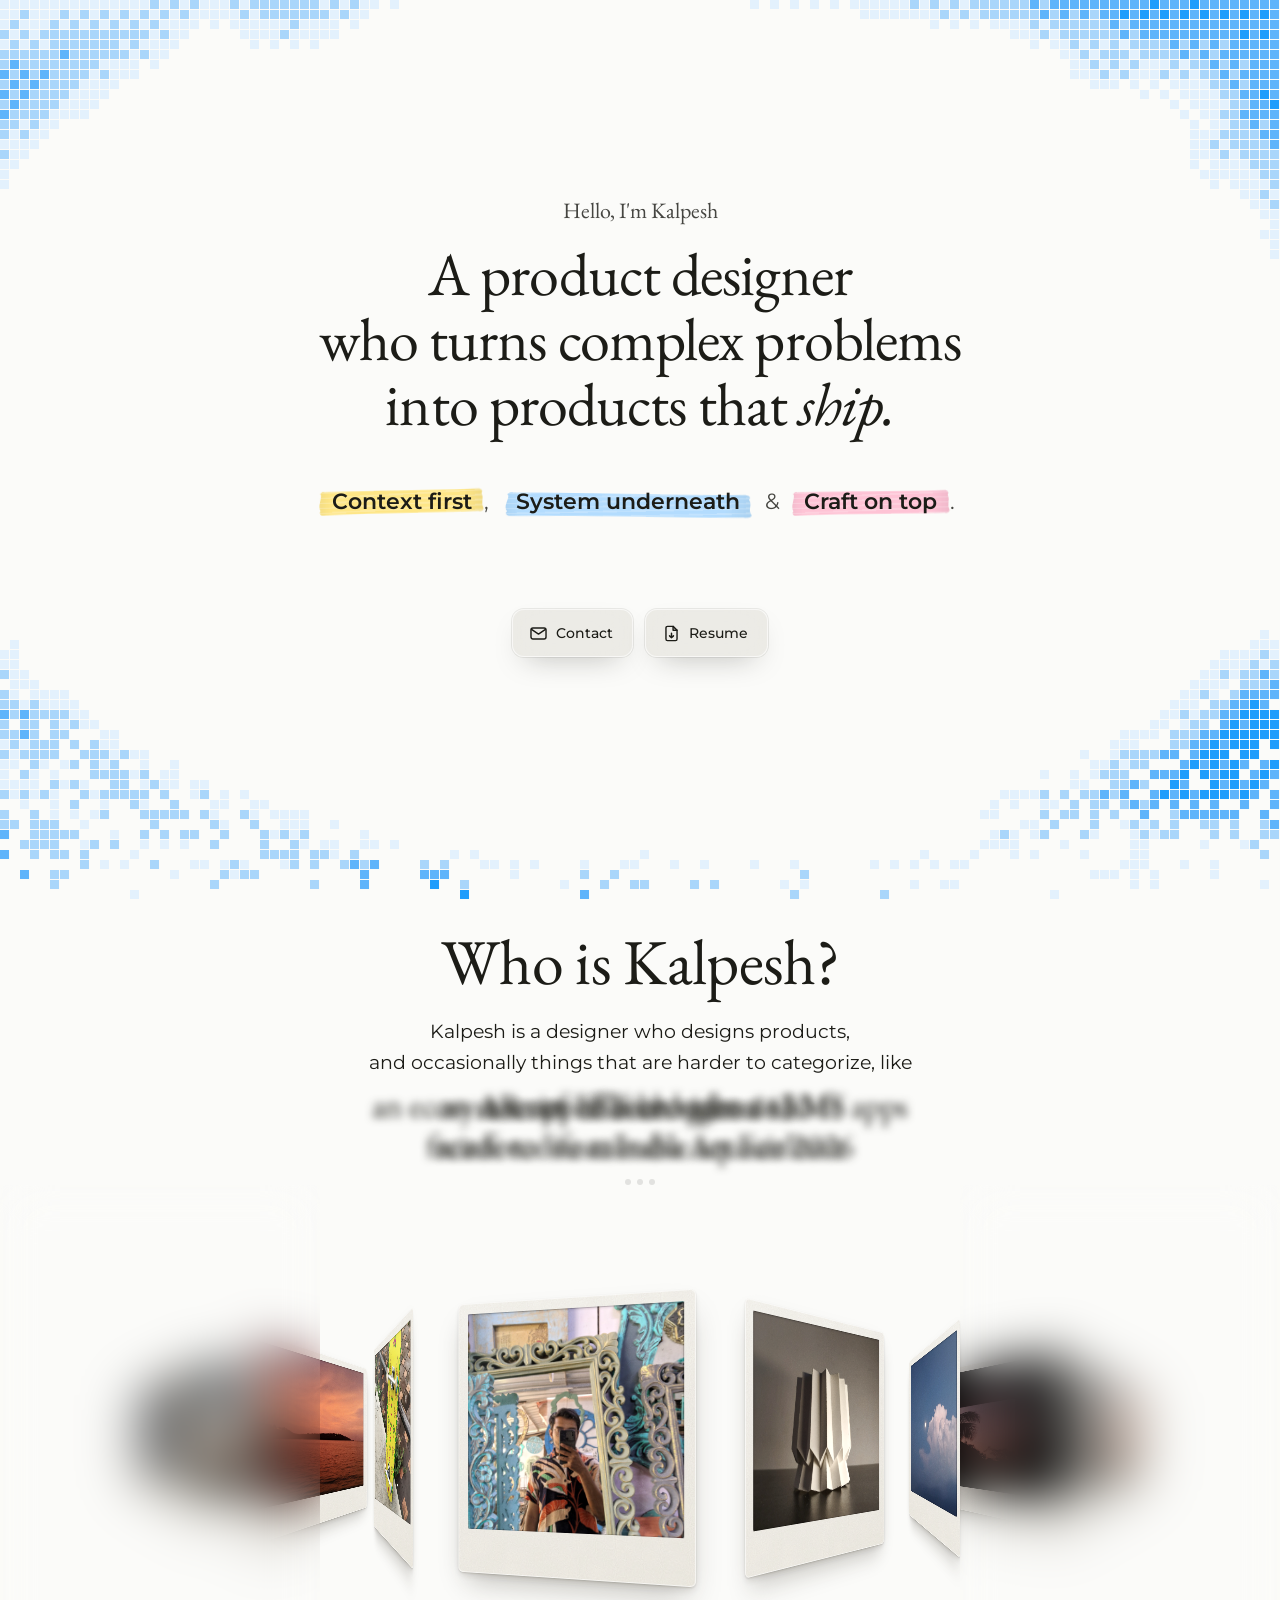
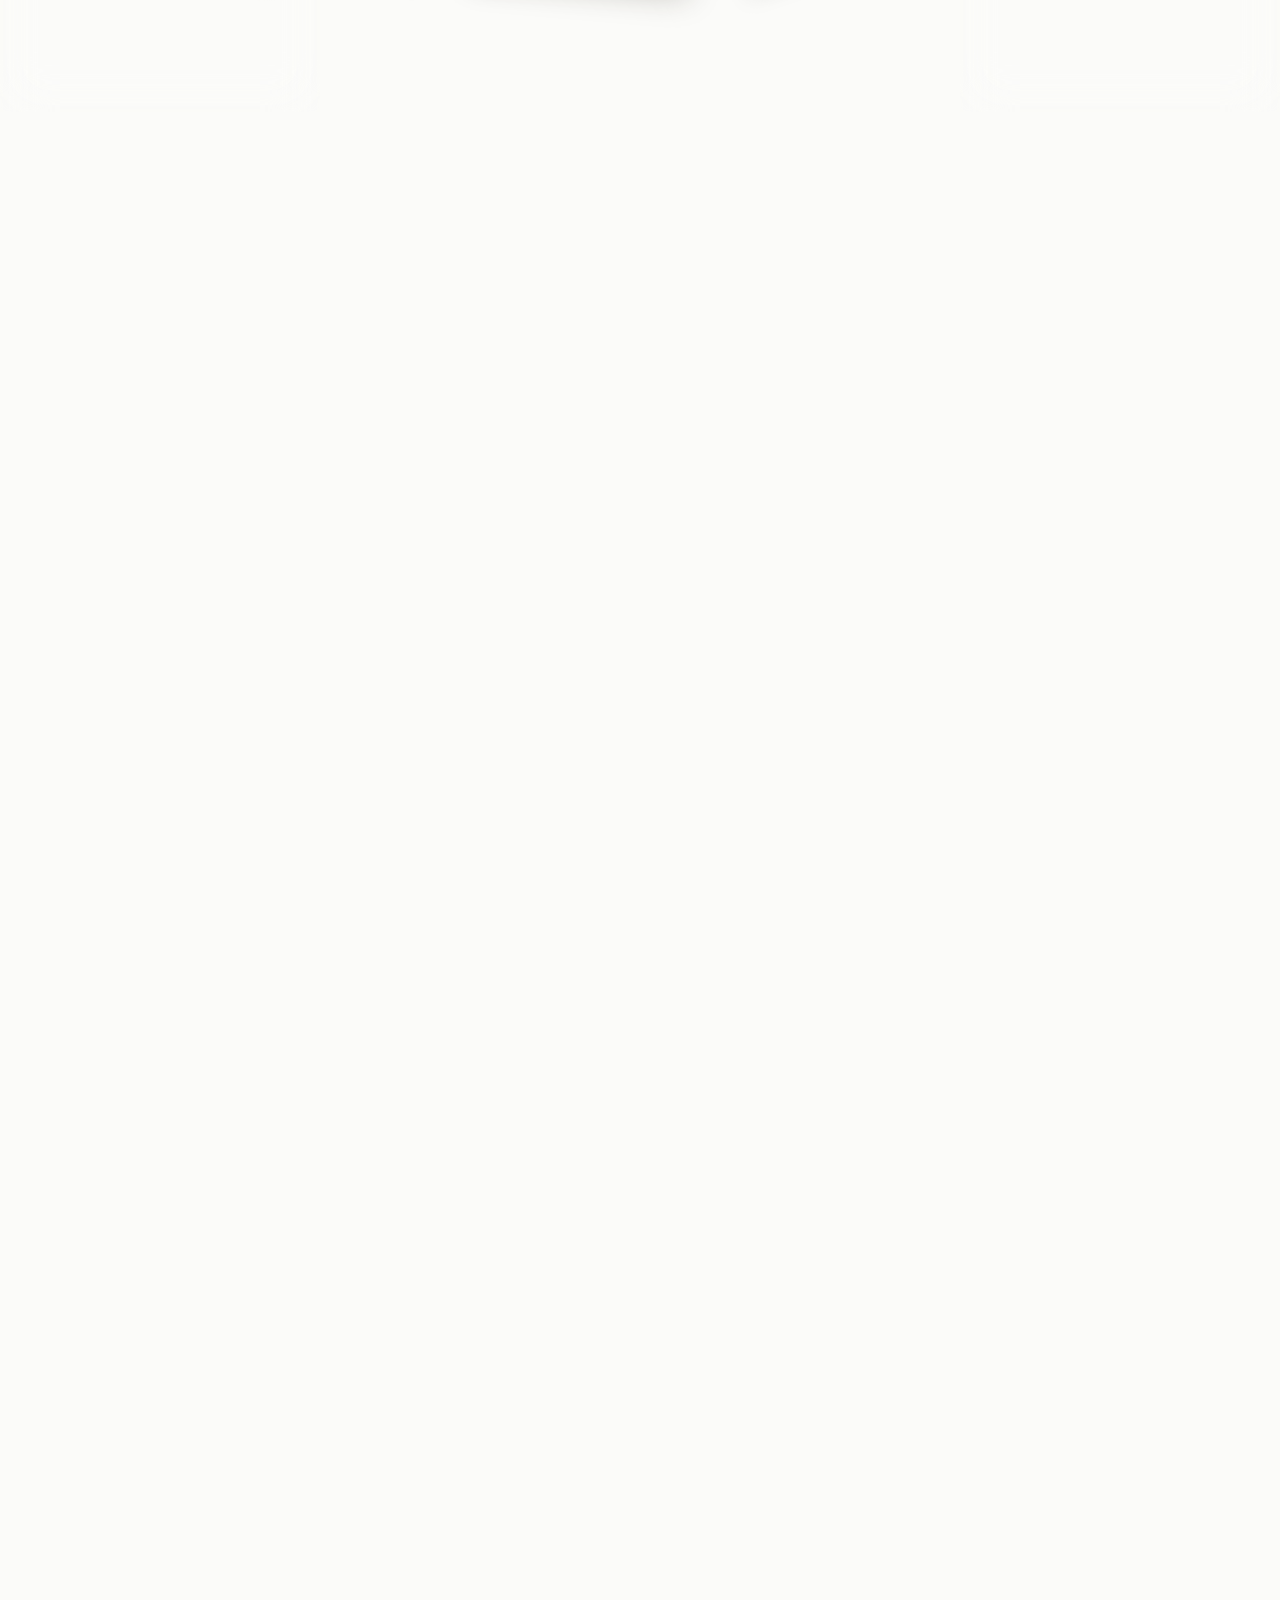
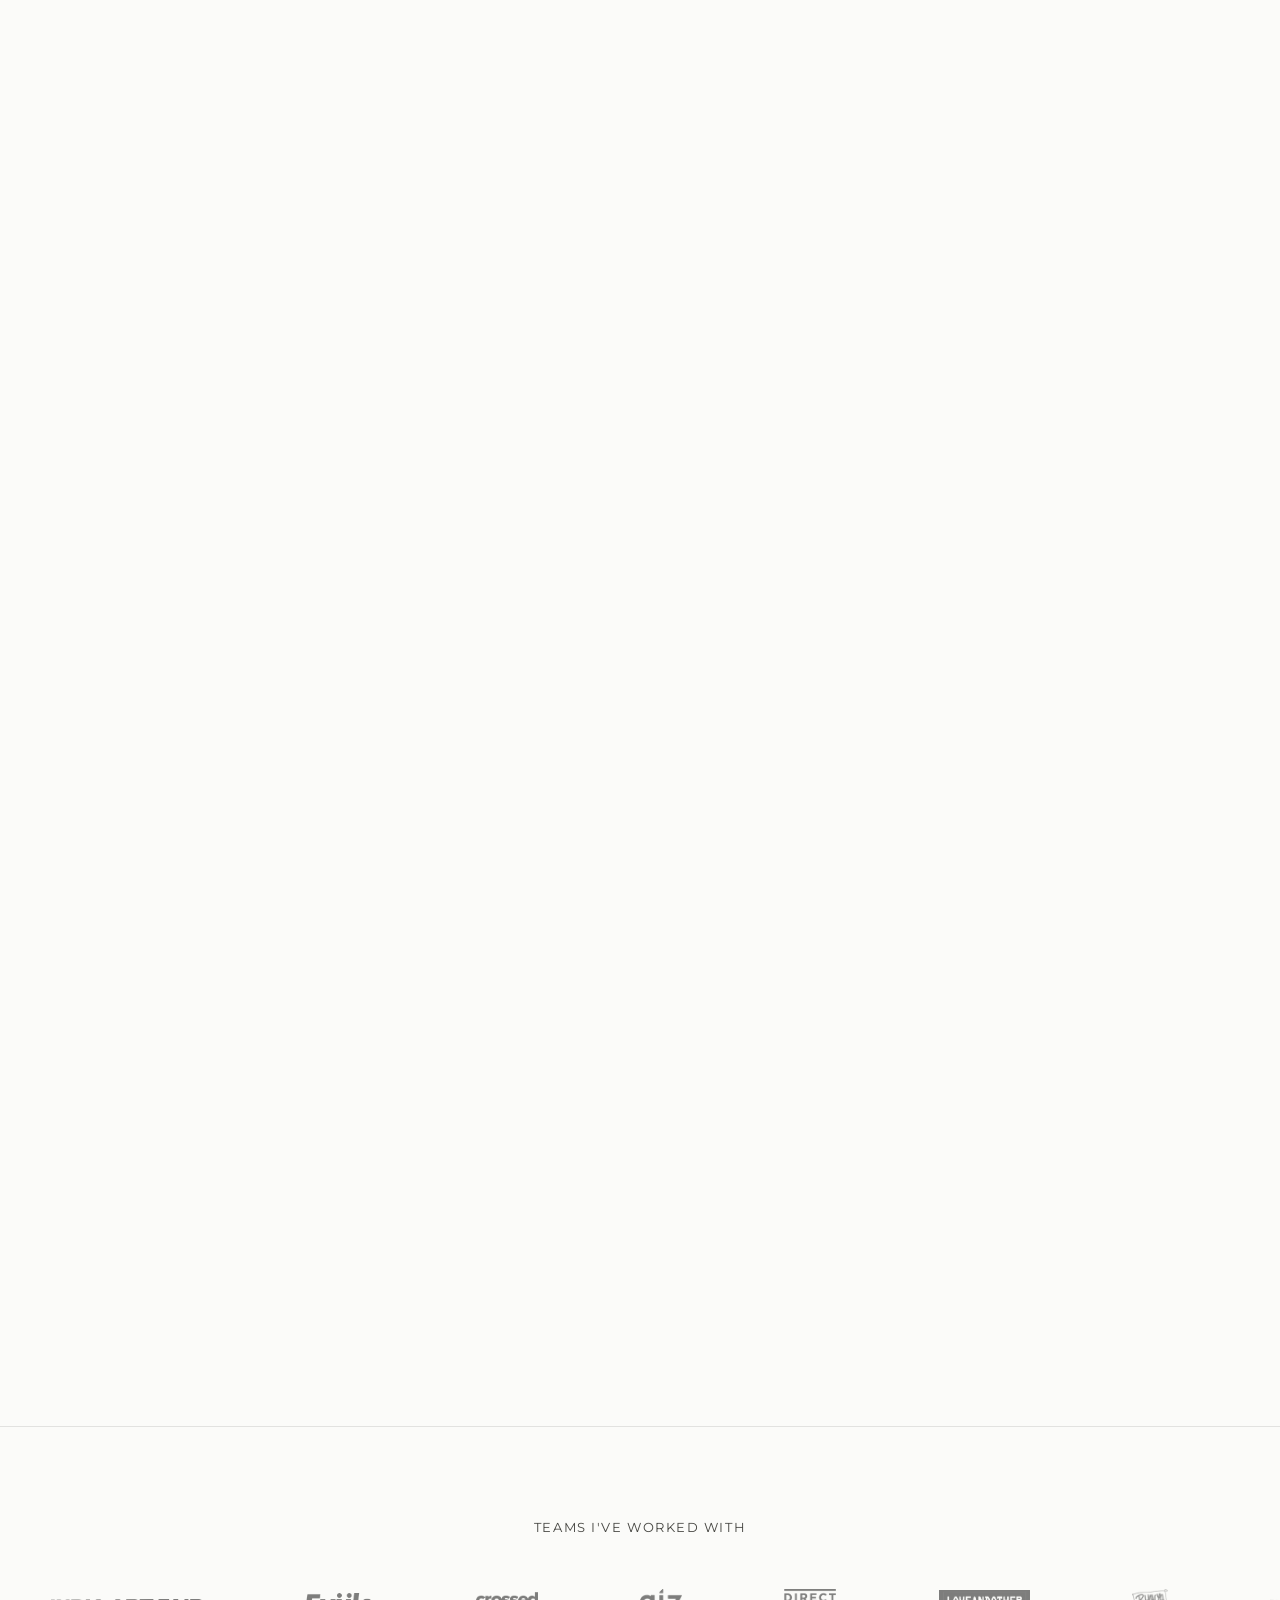
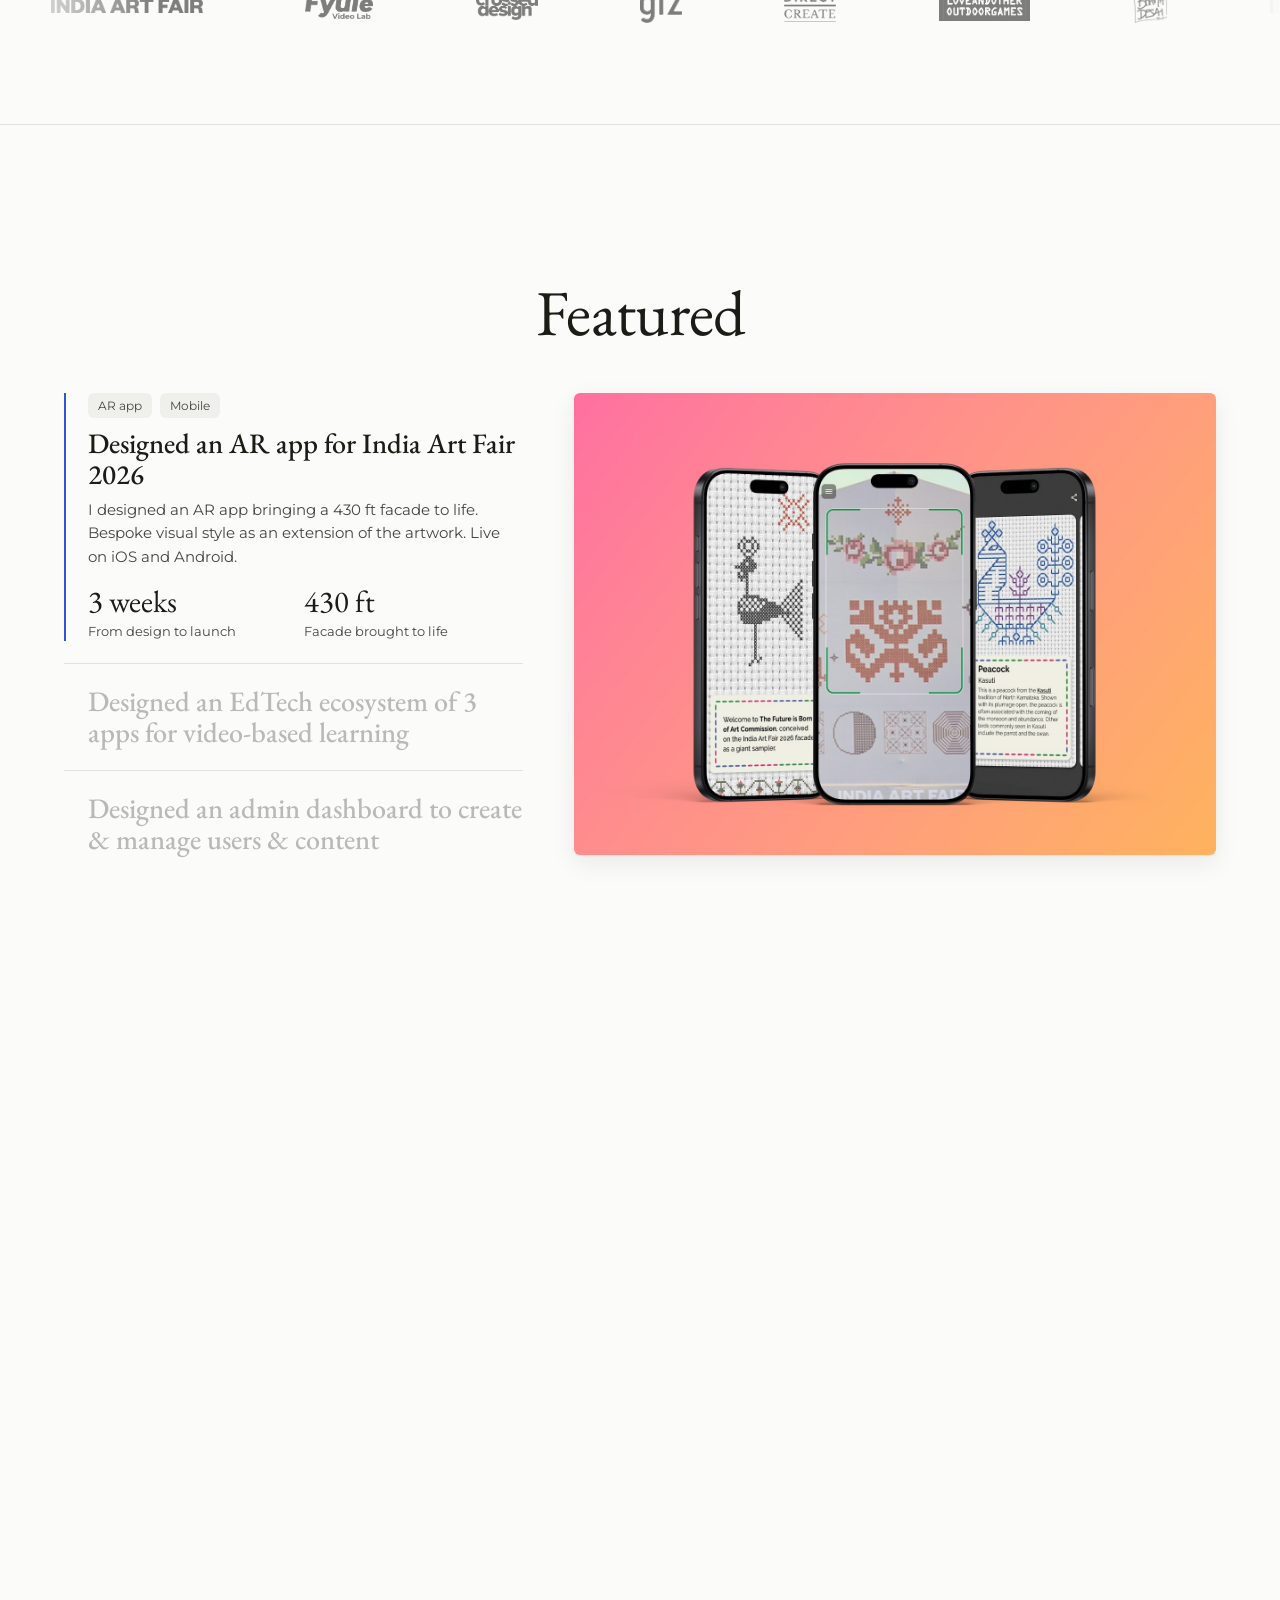
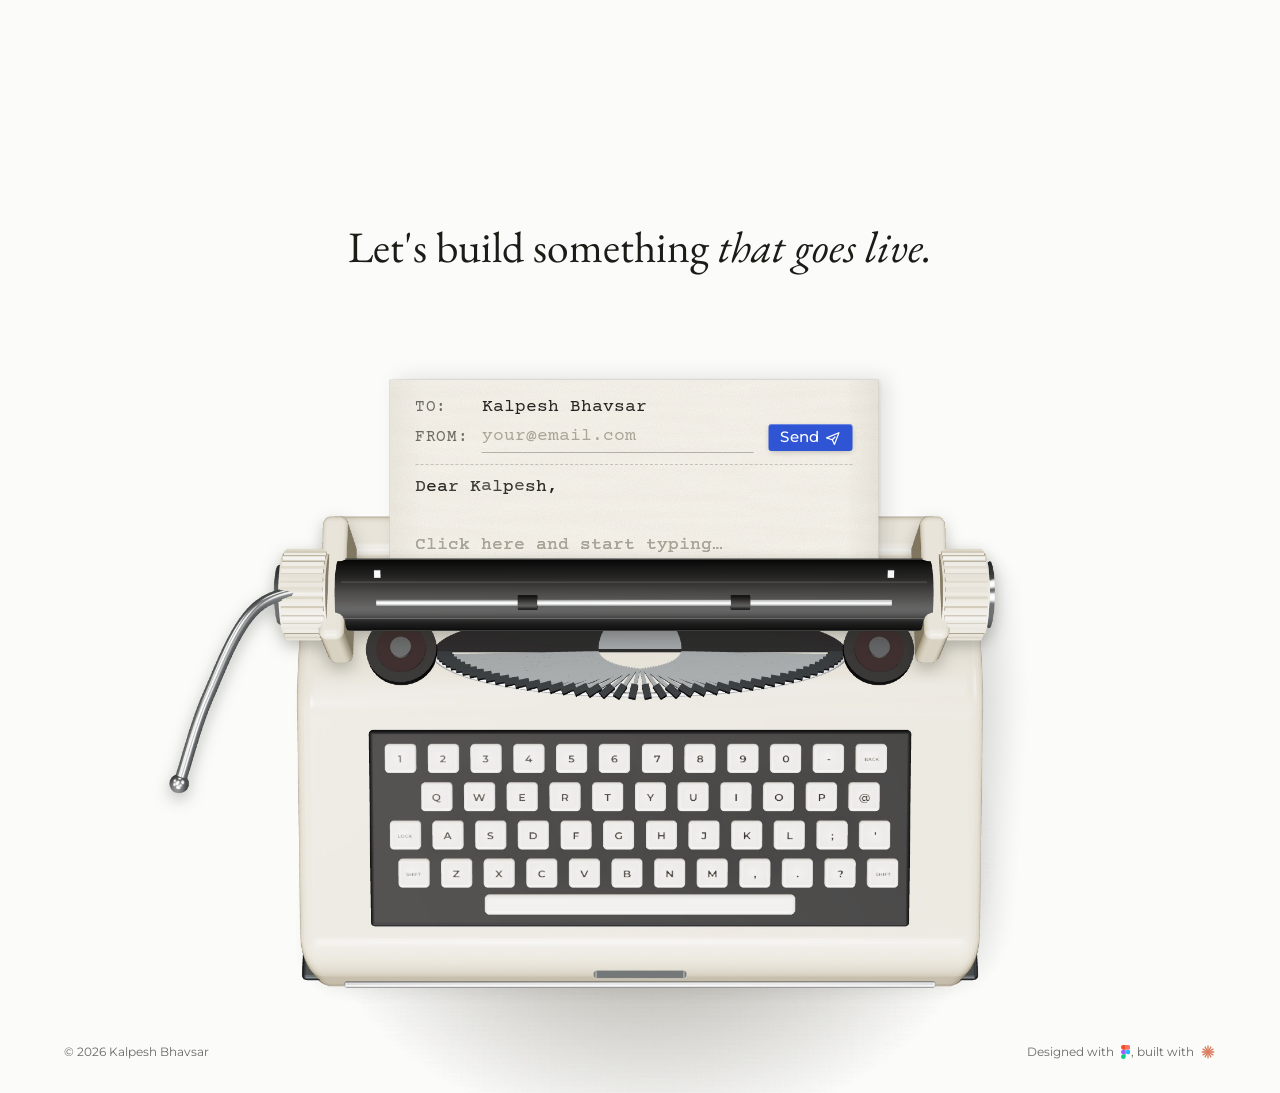
==== commit da1dbea0: "Phone fixes: moving pixels and photos, stacked ideas, two-row logos, project cards, simple footer Co" ====
--- a/index.html
+++ b/index.html
@@ -18,9 +18,9 @@
   <link rel="stylesheet" href="https://fonts.googleapis.com/css2?family=EB+Garamond:ital,wght@0,400;0,500;1,400&family=Montserrat:wght@400;500;600&family=Courier+Prime&display=swap" media="print" onload="this.media='all'">
   <noscript><link rel="stylesheet" href="https://fonts.googleapis.com/css2?family=EB+Garamond:ital,wght@0,400;0,500;1,400&family=Montserrat:wght@400;500;600&family=Courier+Prime&display=swap"></noscript>
 
-  <link rel="stylesheet" href="styles.css?v=21">
+  <link rel="stylesheet" href="styles.css?v=22">
   <!-- The site colour (buttons, highlights and the landing wall) -->
-  <script src="theme.js?v=21"></script>
+  <script src="theme.js?v=22"></script>
   <!-- Turn on scroll motion unless the visitor asked their device for less motion -->
   <script>if (!matchMedia("(prefers-reduced-motion: reduce)").matches) document.documentElement.classList.add("motion-ok");</script>
 </head>
@@ -89,10 +89,10 @@
   <!-- Floating nav bar -->
   <nav class="nav" aria-label="Main"></nav>   <!-- built by nav.js -->
 
-  <script src="content.js?v=21"></script>
-  <script src="nav.js?v=21"></script>
-  <script src="footer.js?v=21"></script>
-  <script src="main.js?v=21"></script>
-  <script src="typewriter.js?v=21"></script>
+  <script src="content.js?v=22"></script>
+  <script src="nav.js?v=22"></script>
+  <script src="footer.js?v=22"></script>
+  <script src="main.js?v=22"></script>
+  <script src="typewriter.js?v=22"></script>
 </body>
 </html>
--- a/styles.css
+++ b/styles.css
@@ -1203,8 +1203,7 @@
 /* Respect people who ask their device for less motion */
 @media (prefers-reduced-motion: reduce) {
   html { scroll-behavior: auto; }
-  .logos__track { animation: none; flex-wrap: wrap; justify-content: center; width: auto; }
-  .logos__track [aria-hidden="true"] { display: none; }
+  .logos__track { animation-duration: 56s; }   /* still glides, just more slowly */
   *, *::before, *::after { transition-duration: .01ms !important; }
 }
 
@@ -1685,3 +1684,54 @@
 
 /* Case study pages: the same footer as the home page, with plenty of room above it */
 .case-page #contact.footer { margin-top: clamp(120px, 18vh, 200px); border-top: 1px solid var(--line); }
+
+/* ==========================================================================
+   Phones (820px and narrower)
+   ========================================================================== */
+.logos__rows { display: none; }
+.footer__simple { display: none; }
+@media (max-width: 820px) {
+  /* Landing: one idea per line — "Context first / System underneath & / Craft on top" */
+  .landing__pillars { line-height: 1.9; }
+  .hl-group { display: block; }
+  .hl-sep--comma, .hl-sep--end { display: none; }
+  .hl-sep--and { margin: 0 0 0 .5em; }
+
+  /* About: more room at the top on a tall phone screen */
+  .about__stage { padding-top: clamp(56px, 11vh, 110px); }
+
+  /* Logos: two rows gliding in opposite directions, with room around them */
+  .logos { margin: 72px 0; padding: 56px 0; }
+  .logos__heading { margin-bottom: 28px; }
+  #logo-track { display: none; }
+  .logos__rows { display: grid; gap: 22px; }
+  .logos__track--row { animation-duration: 26s; }
+  .logos__track--row.is-reverse { animation-direction: reverse; }
+  .logos__rows .logo { height: 36px; padding: 0 26px; }
+
+  /* Featured: each project is its own card, well apart from the next; the whole card opens the case study */
+  .work__layout { margin-top: 36px; }
+  .project {
+    margin-bottom: 28px;
+    padding: 14px 14px 22px;
+    border-radius: 16px;
+    background: #fff;
+    box-shadow: 0 0 0 1px rgba(28, 28, 23, .06), 0 14px 32px -20px rgba(28, 28, 23, .35);
+    cursor: pointer;
+  }
+  .project:last-child { margin-bottom: 0; }
+  .project__toggle { padding: 4px 4px 0; }
+  .project__title { line-height: 1.22; }
+  .project__tags-wrap { padding: 0 4px; }
+  .project__details-inner { padding: 0 4px; }
+  .project__mobile-img { margin: 14px 0 18px; border-radius: 10px; }
+  .project__link { display: none; }
+
+  /* Footer: a simple version for now (no typewriter) */
+  #contact .typewriter { display: none; }
+  .footer__simple { display: grid; justify-items: center; gap: 18px; margin-top: 28px; }
+  .footer__simple-mail { font: 400 clamp(20px, 6vw, 26px)/1.2 var(--font-head); color: var(--ink); text-decoration: underline; text-decoration-thickness: 1px; text-underline-offset: 5px; word-break: break-all; }
+  .footer__simple-links { display: flex; gap: 10px; }
+  .footer__simple-links a { padding: 10px 16px; border-radius: 10px; background: rgba(228, 227, 221, .66); color: var(--ink); font: 500 14px/1 var(--font-body); text-decoration: none; box-shadow: inset 0 0 0 1px rgba(255, 255, 255, .6), 0 0 0 1px rgba(28, 28, 23, .08); }
+  #contact.footer { padding-bottom: calc(150px + env(safe-area-inset-bottom, 0px)); }
+}
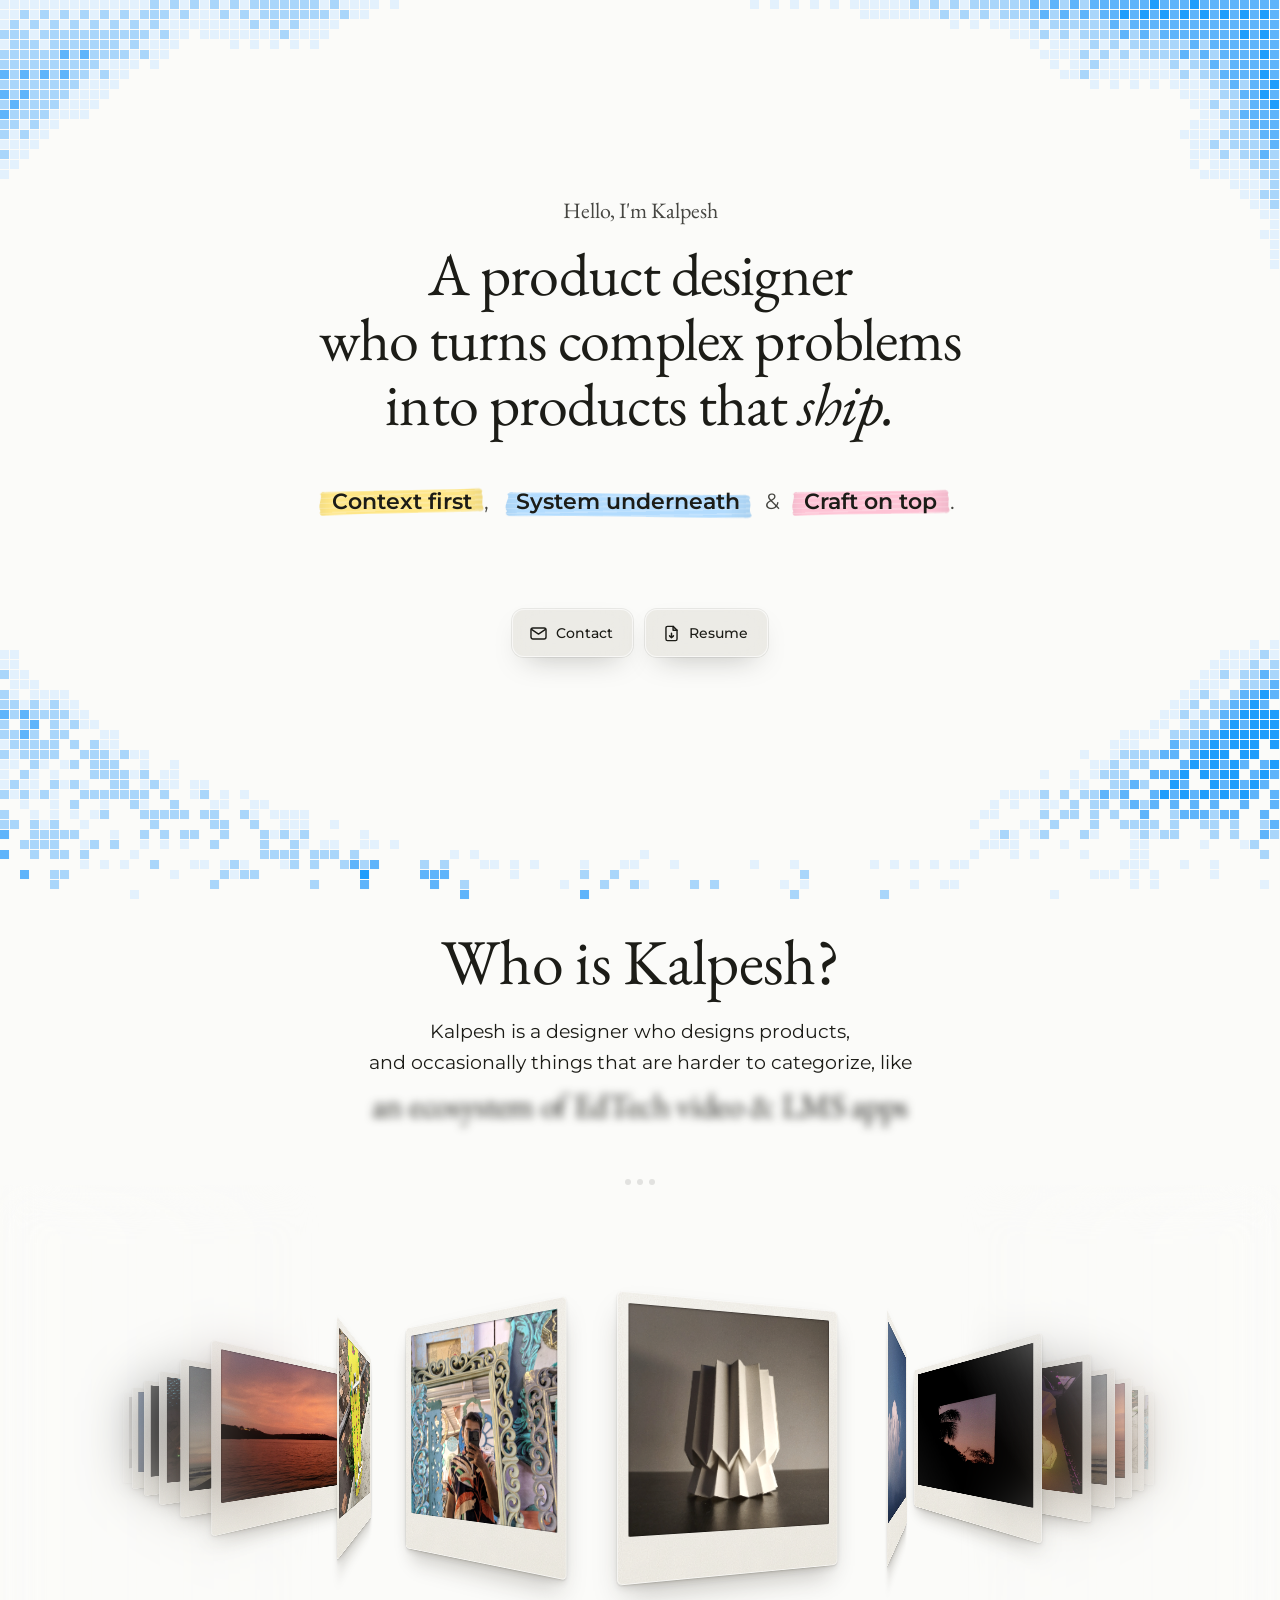
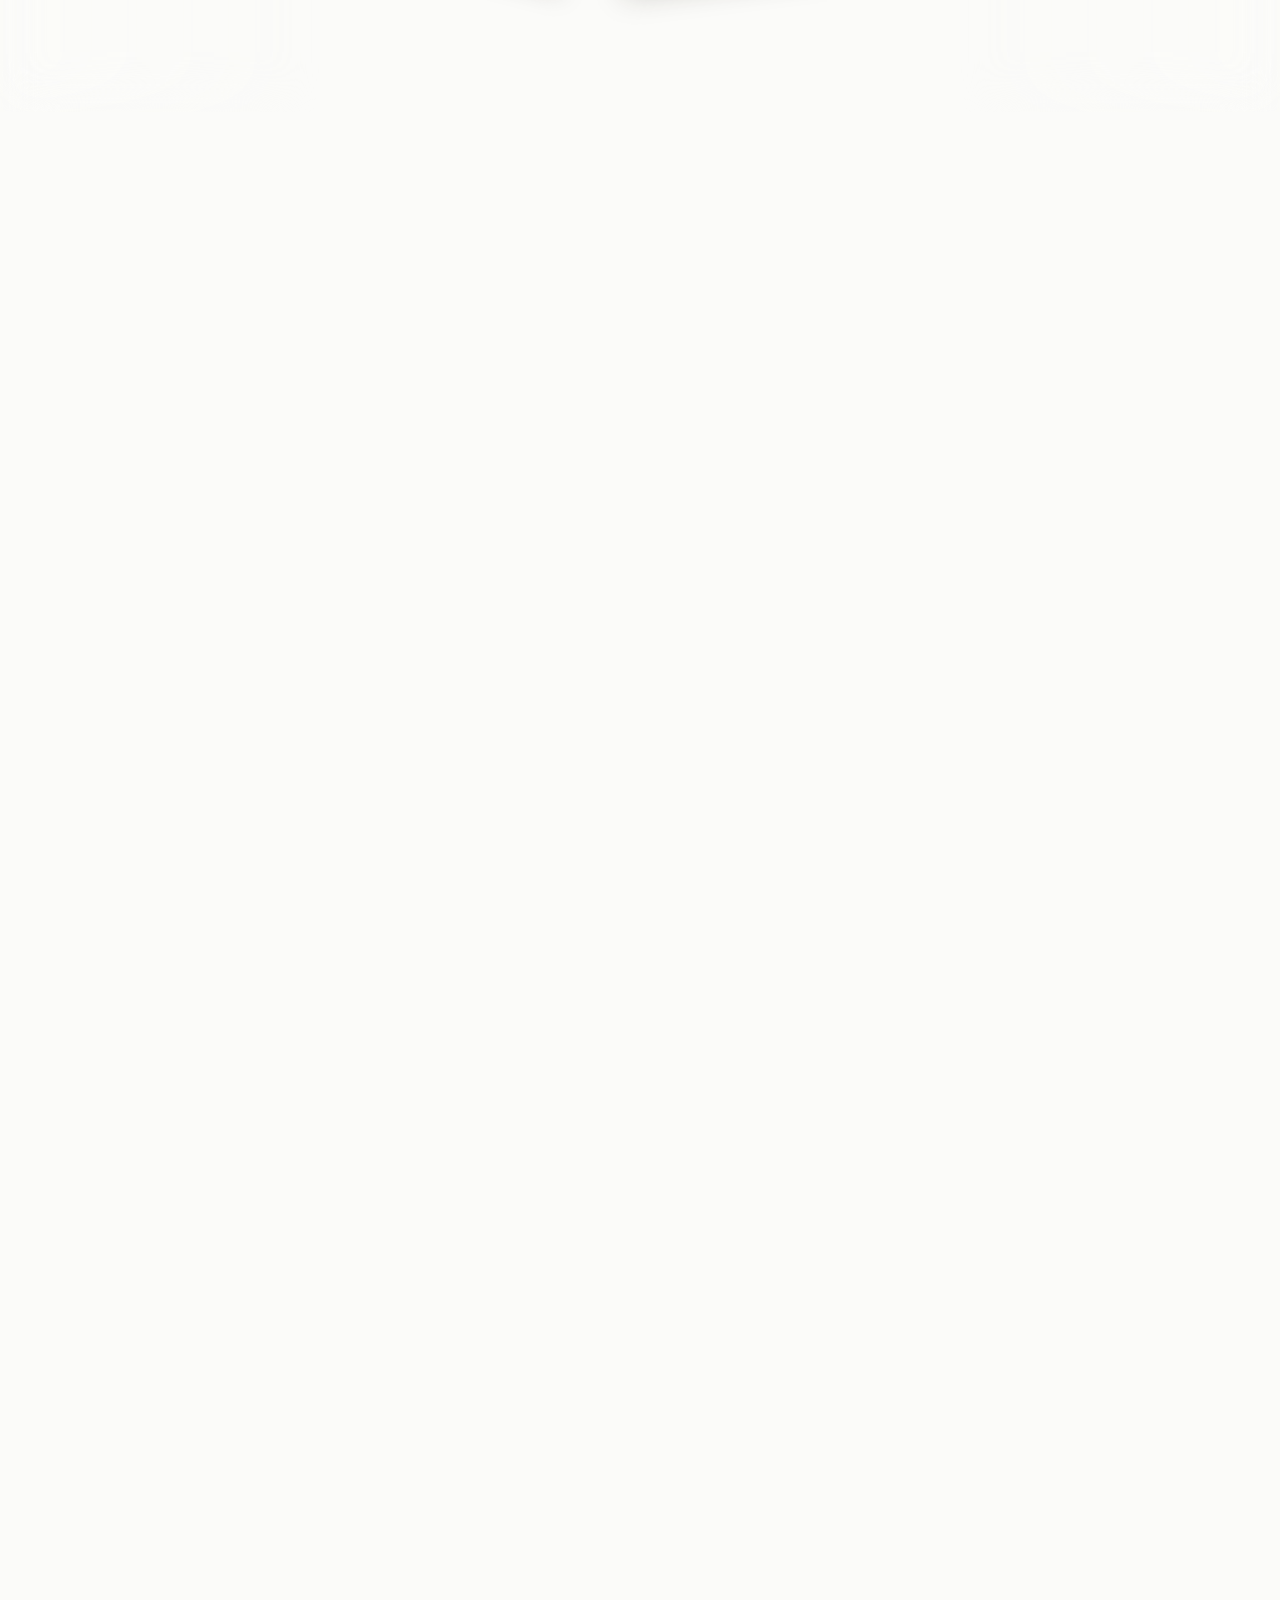
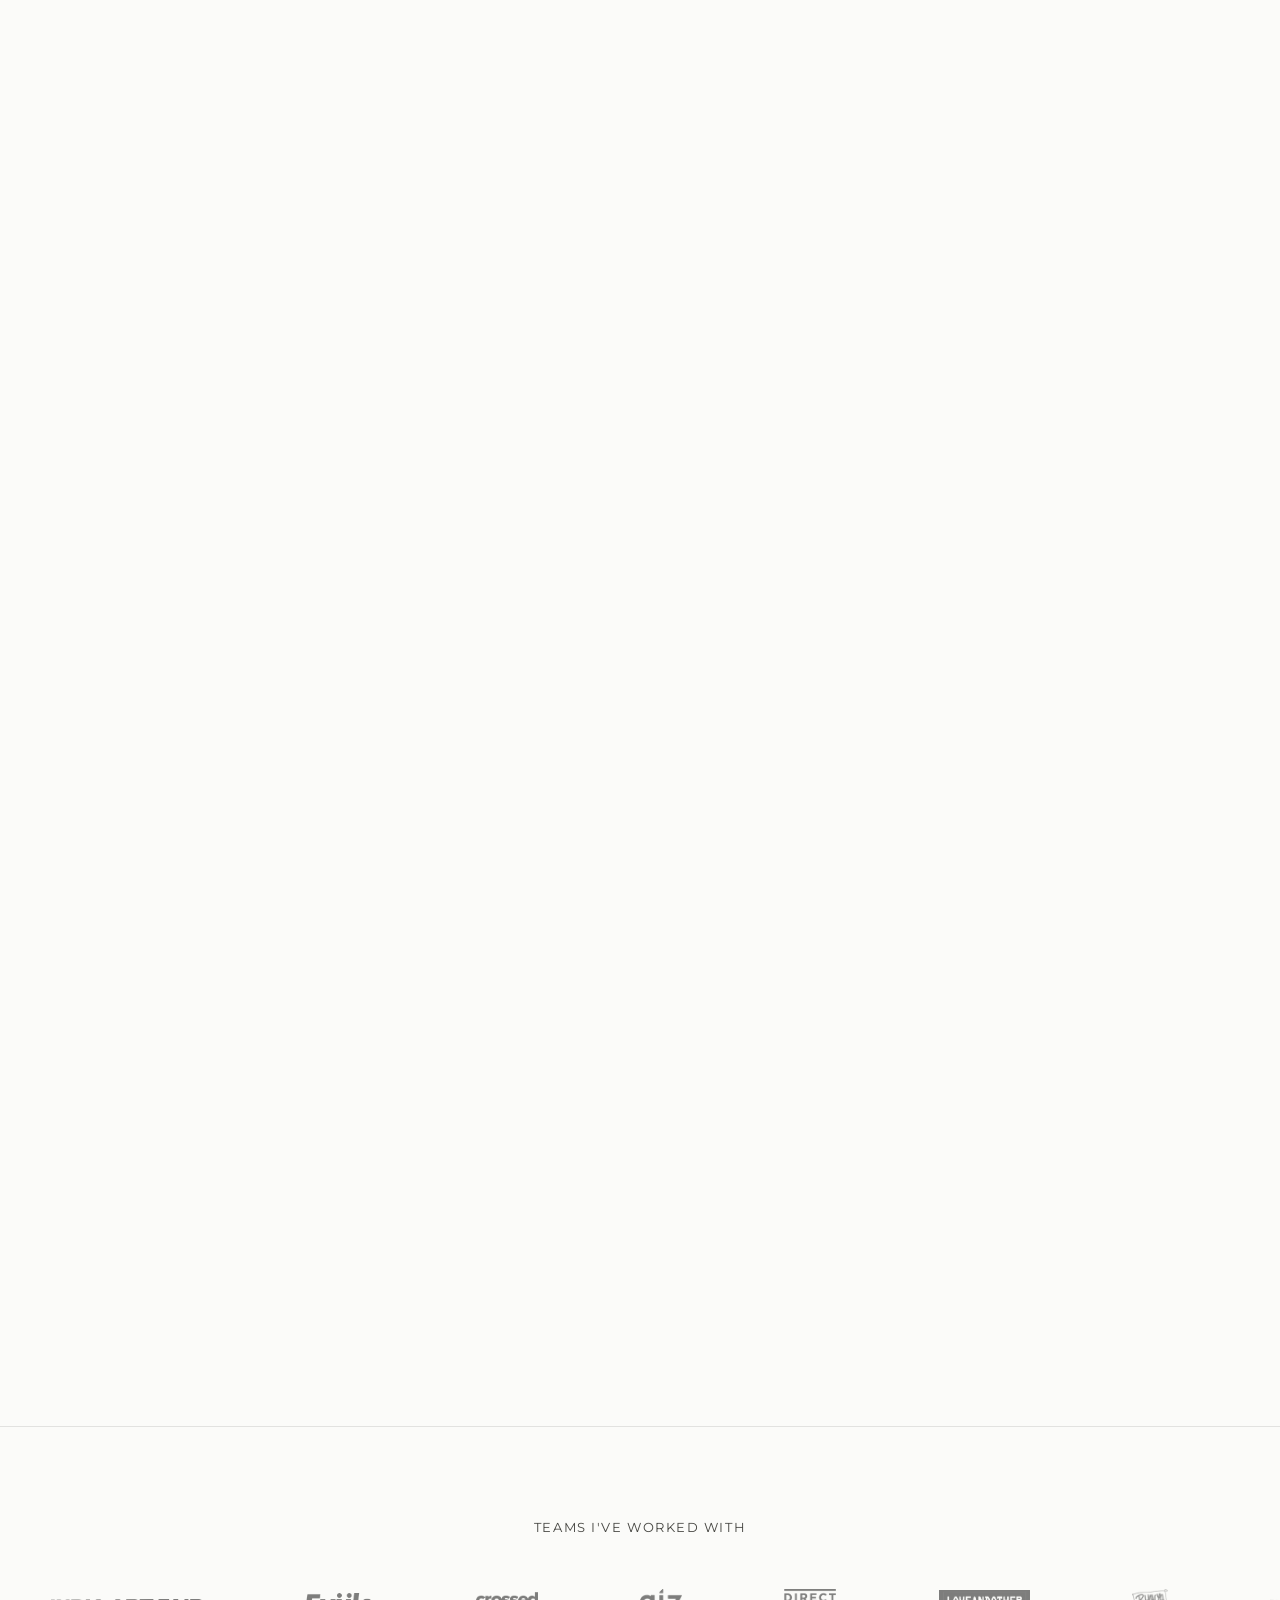
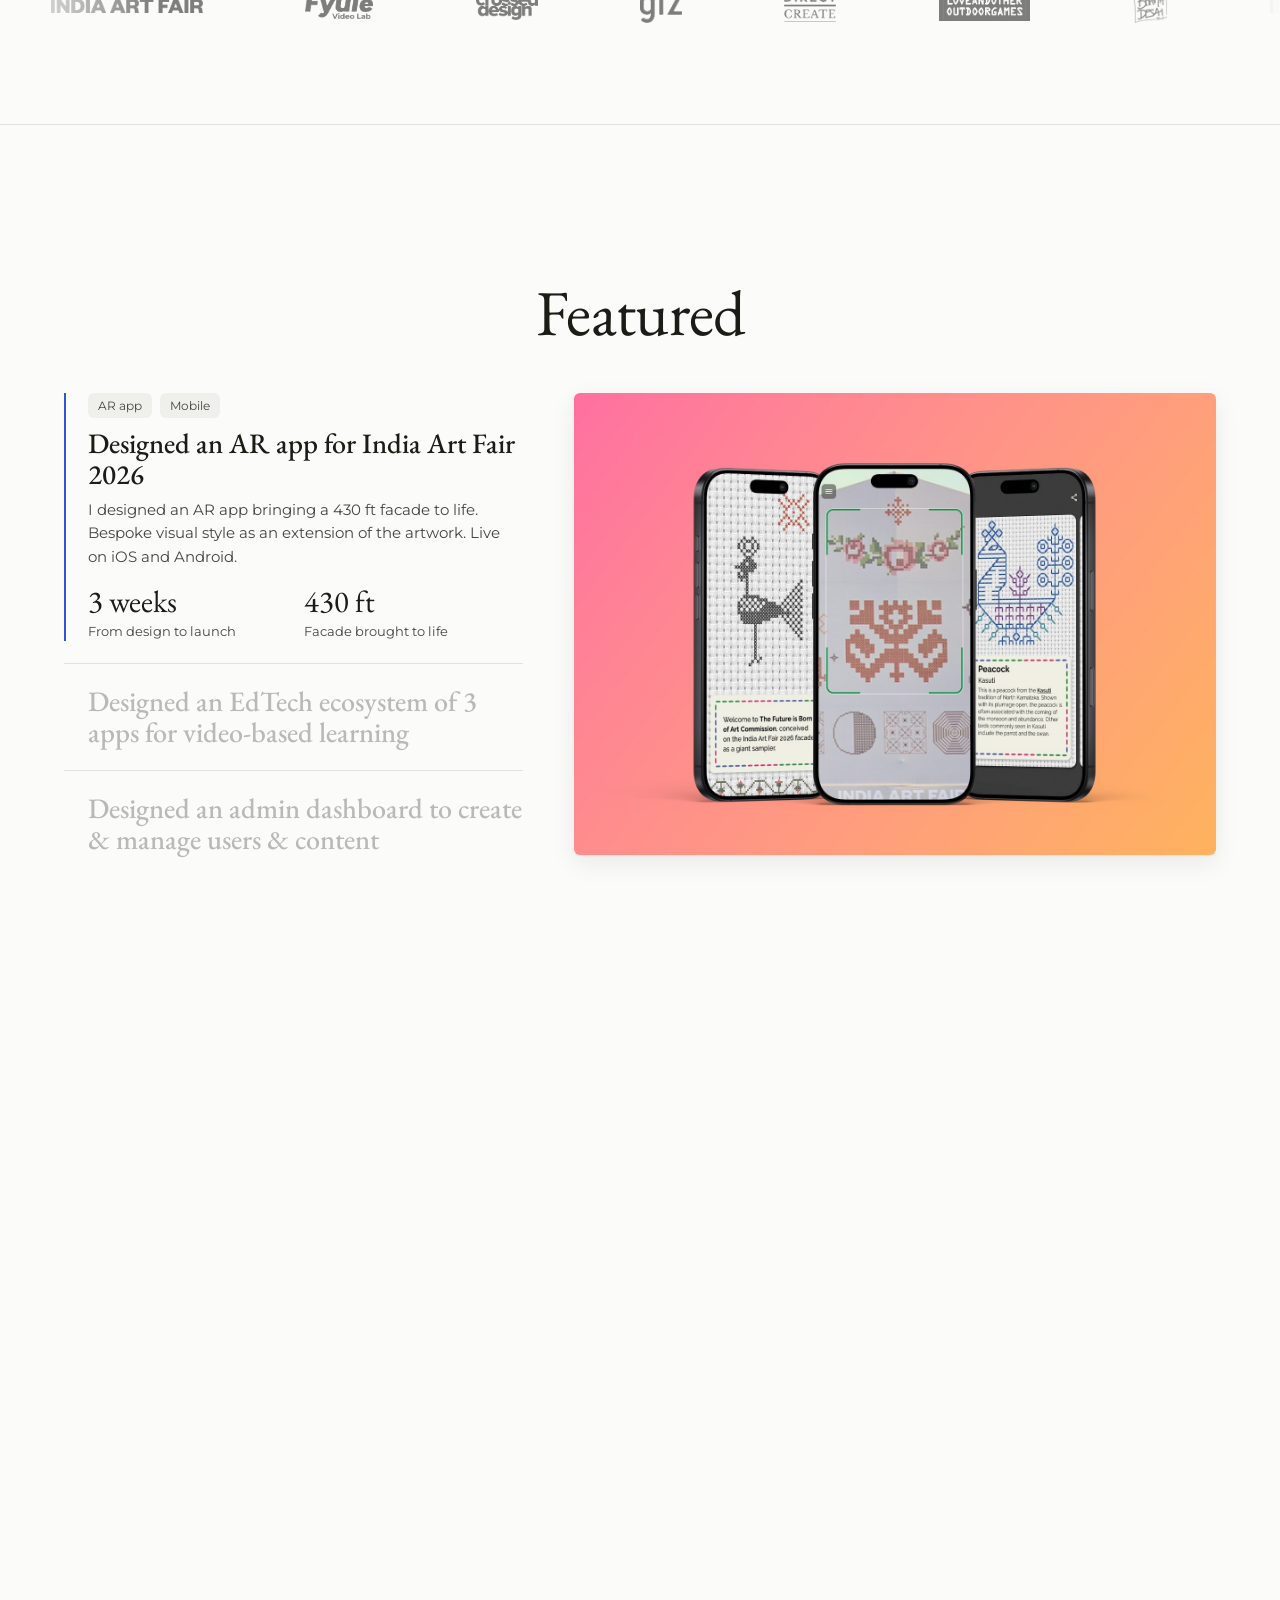
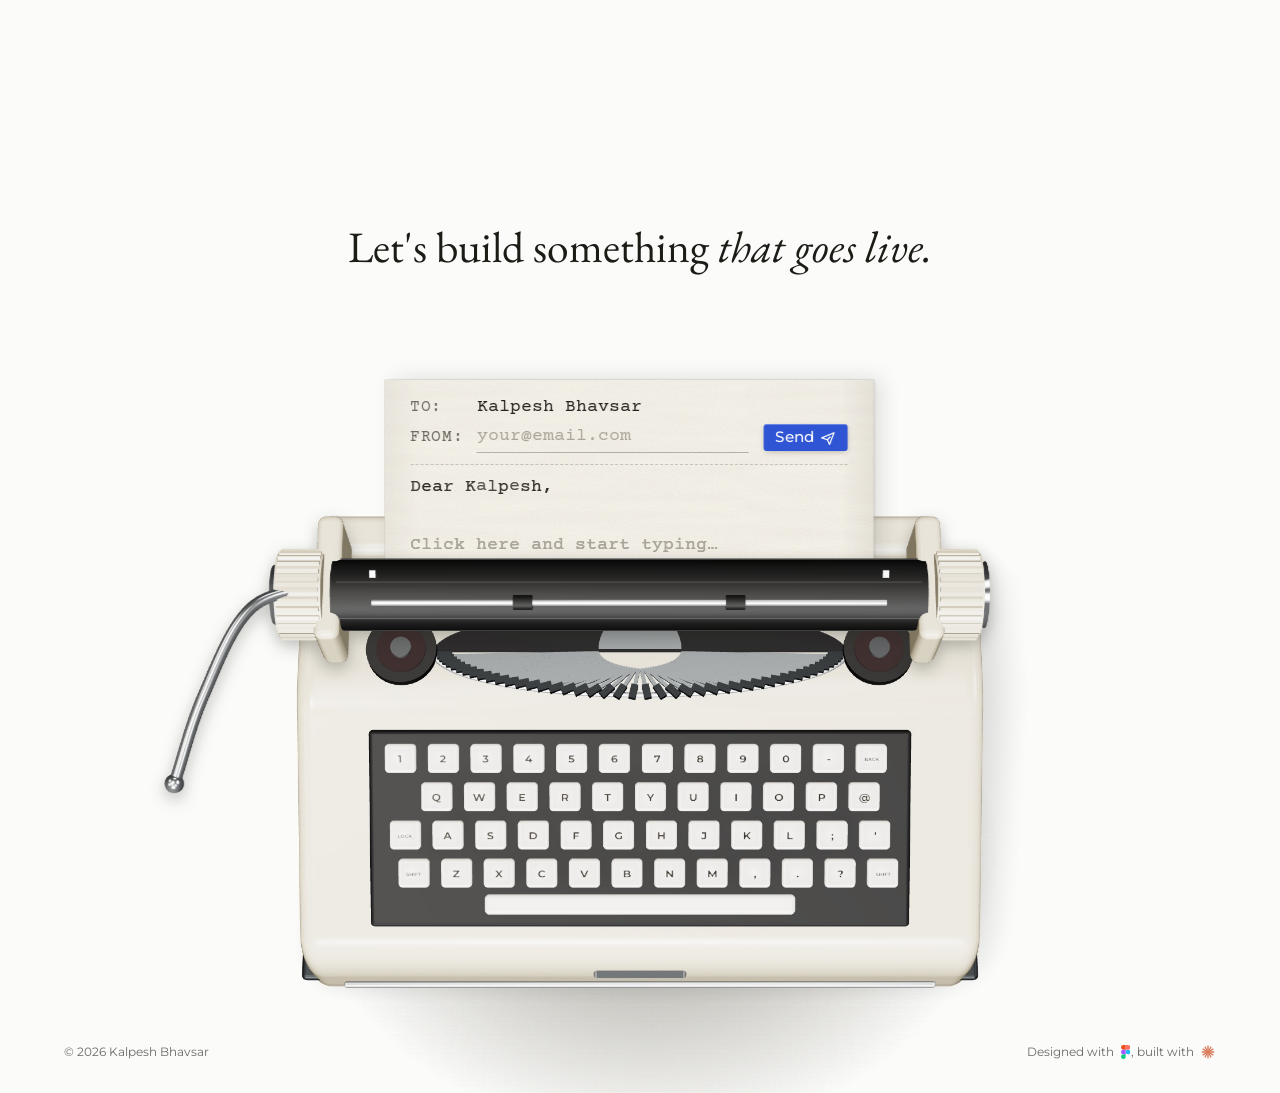
==== commit 28ad8230: "New resume; phone: smoother faster About carousel, roomier logos and project cards Co-Authored-By: C" ====
--- a/index.html
+++ b/index.html
@@ -18,9 +18,9 @@
   <link rel="stylesheet" href="https://fonts.googleapis.com/css2?family=EB+Garamond:ital,wght@0,400;0,500;1,400&family=Montserrat:wght@400;500;600&family=Courier+Prime&display=swap" media="print" onload="this.media='all'">
   <noscript><link rel="stylesheet" href="https://fonts.googleapis.com/css2?family=EB+Garamond:ital,wght@0,400;0,500;1,400&family=Montserrat:wght@400;500;600&family=Courier+Prime&display=swap"></noscript>
 
-  <link rel="stylesheet" href="styles.css?v=22">
+  <link rel="stylesheet" href="styles.css?v=23">
   <!-- The site colour (buttons, highlights and the landing wall) -->
-  <script src="theme.js?v=22"></script>
+  <script src="theme.js?v=23"></script>
   <!-- Turn on scroll motion unless the visitor asked their device for less motion -->
   <script>if (!matchMedia("(prefers-reduced-motion: reduce)").matches) document.documentElement.classList.add("motion-ok");</script>
 </head>
@@ -89,10 +89,10 @@
   <!-- Floating nav bar -->
   <nav class="nav" aria-label="Main"></nav>   <!-- built by nav.js -->
 
-  <script src="content.js?v=22"></script>
-  <script src="nav.js?v=22"></script>
-  <script src="footer.js?v=22"></script>
-  <script src="main.js?v=22"></script>
-  <script src="typewriter.js?v=22"></script>
+  <script src="content.js?v=23"></script>
+  <script src="nav.js?v=23"></script>
+  <script src="footer.js?v=23"></script>
+  <script src="main.js?v=23"></script>
+  <script src="typewriter.js?v=23"></script>
 </body>
 </html>
--- a/styles.css
+++ b/styles.css
@@ -1700,19 +1700,24 @@
   /* About: more room at the top on a tall phone screen */
   .about__stage { padding-top: clamp(56px, 11vh, 110px); }
 
-  /* Logos: two rows gliding in opposite directions, with room around them */
-  .logos { margin: 72px 0; padding: 56px 0; }
-  .logos__heading { margin-bottom: 28px; }
+  /* About carousel: lighter prints on phones (no film-grain blending), so it glides smoothly */
+  .polaroid.dcard .polaroid__photo::after { display: none; }
+  .polaroid.dcard { box-shadow: 0 1px 2px rgba(40, 32, 20, .16), 0 12px 24px -10px rgba(40, 32, 20, .3); }
+
+  /* Logos: less empty space outside the strip, more room inside it */
+  .logos { margin: 40px 0; padding: 52px 0 56px; }
+  .logos__heading { margin-bottom: 36px; }
   #logo-track { display: none; }
-  .logos__rows { display: grid; gap: 22px; }
-  .logos__track--row { animation-duration: 26s; }
+  .logos__rows { display: grid; gap: 36px; }
+  .logos__track--row { animation-duration: 34s; }
   .logos__track--row.is-reverse { animation-direction: reverse; }
-  .logos__rows .logo { height: 36px; padding: 0 26px; }
+  .logos__rows .logo { height: 32px; padding: 0 36px; }
+  .logos__rows .logo img { max-width: 108px; max-height: 24px; object-fit: contain; }
 
   /* Featured: each project is its own card, well apart from the next; the whole card opens the case study */
   .work__layout { margin-top: 36px; }
   .project {
-    margin-bottom: 28px;
+    margin-bottom: 64px;
     padding: 14px 14px 22px;
     border-radius: 16px;
     background: #fff;
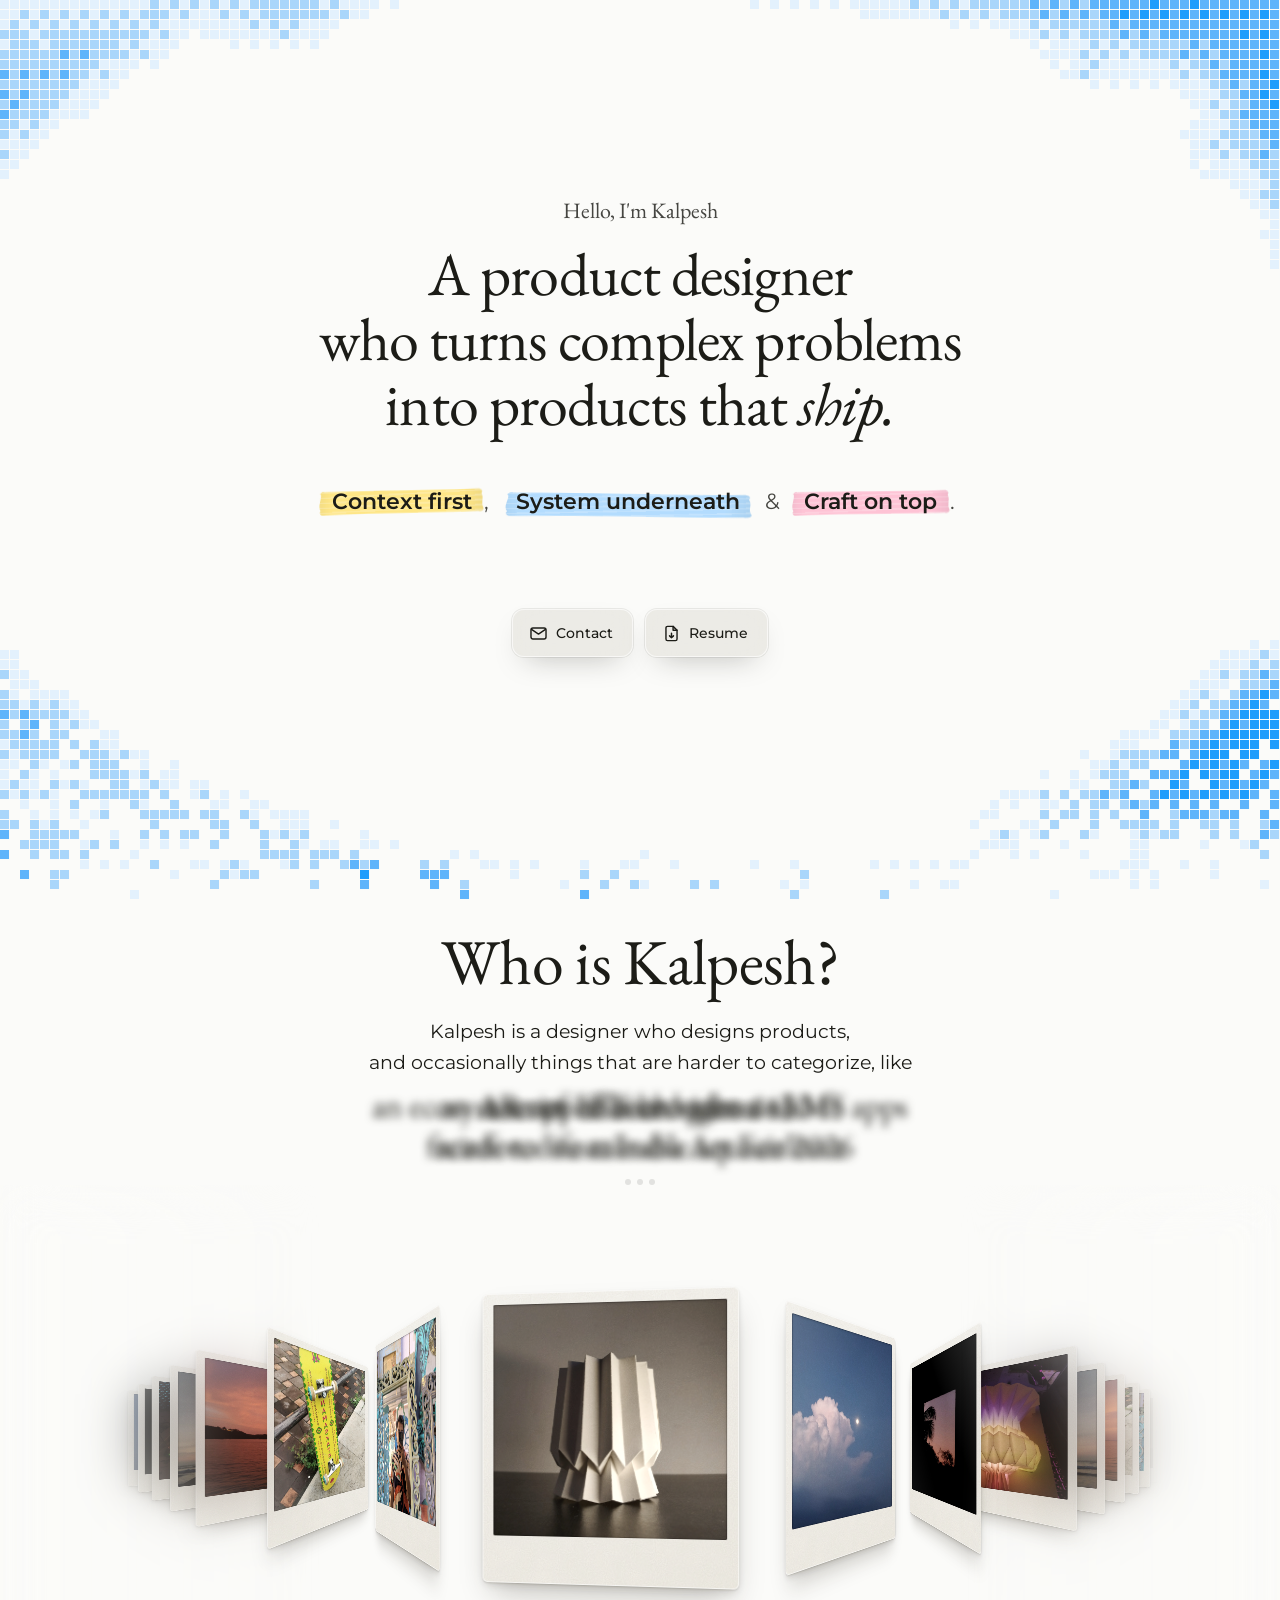
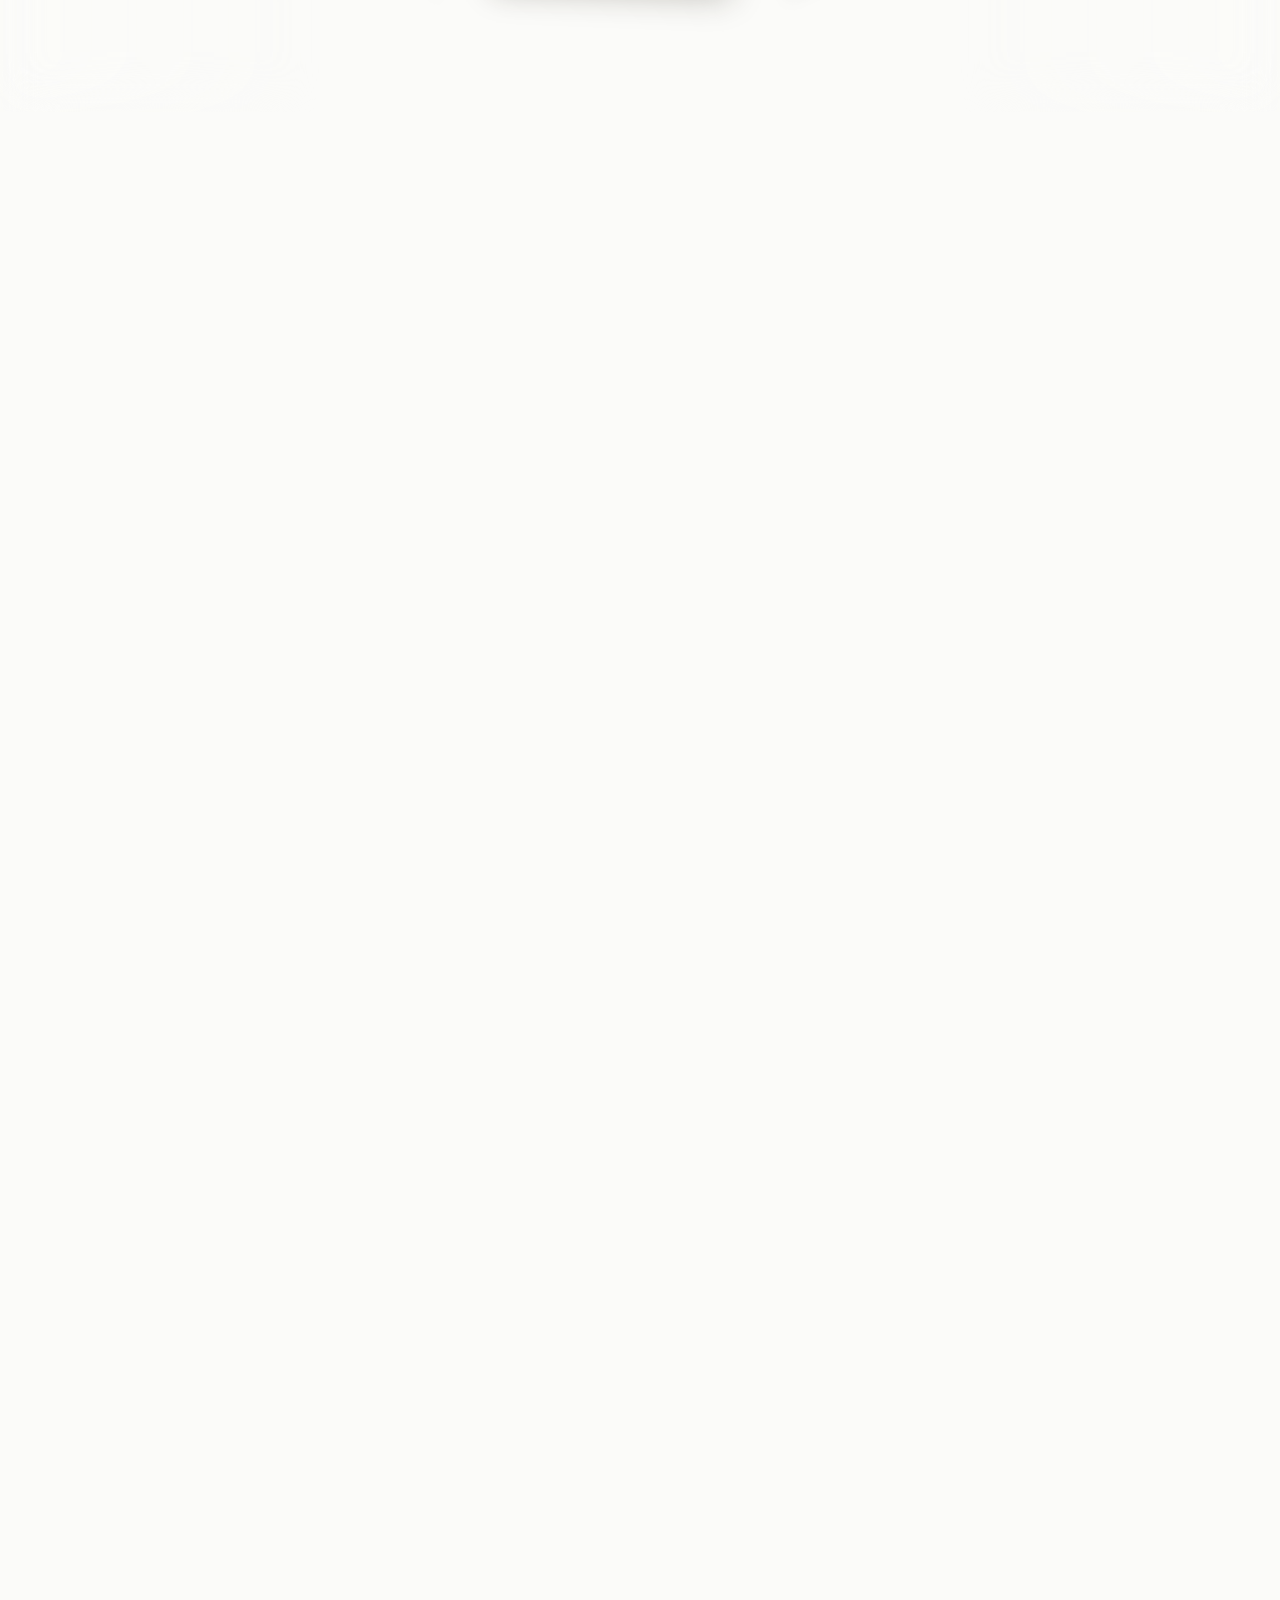
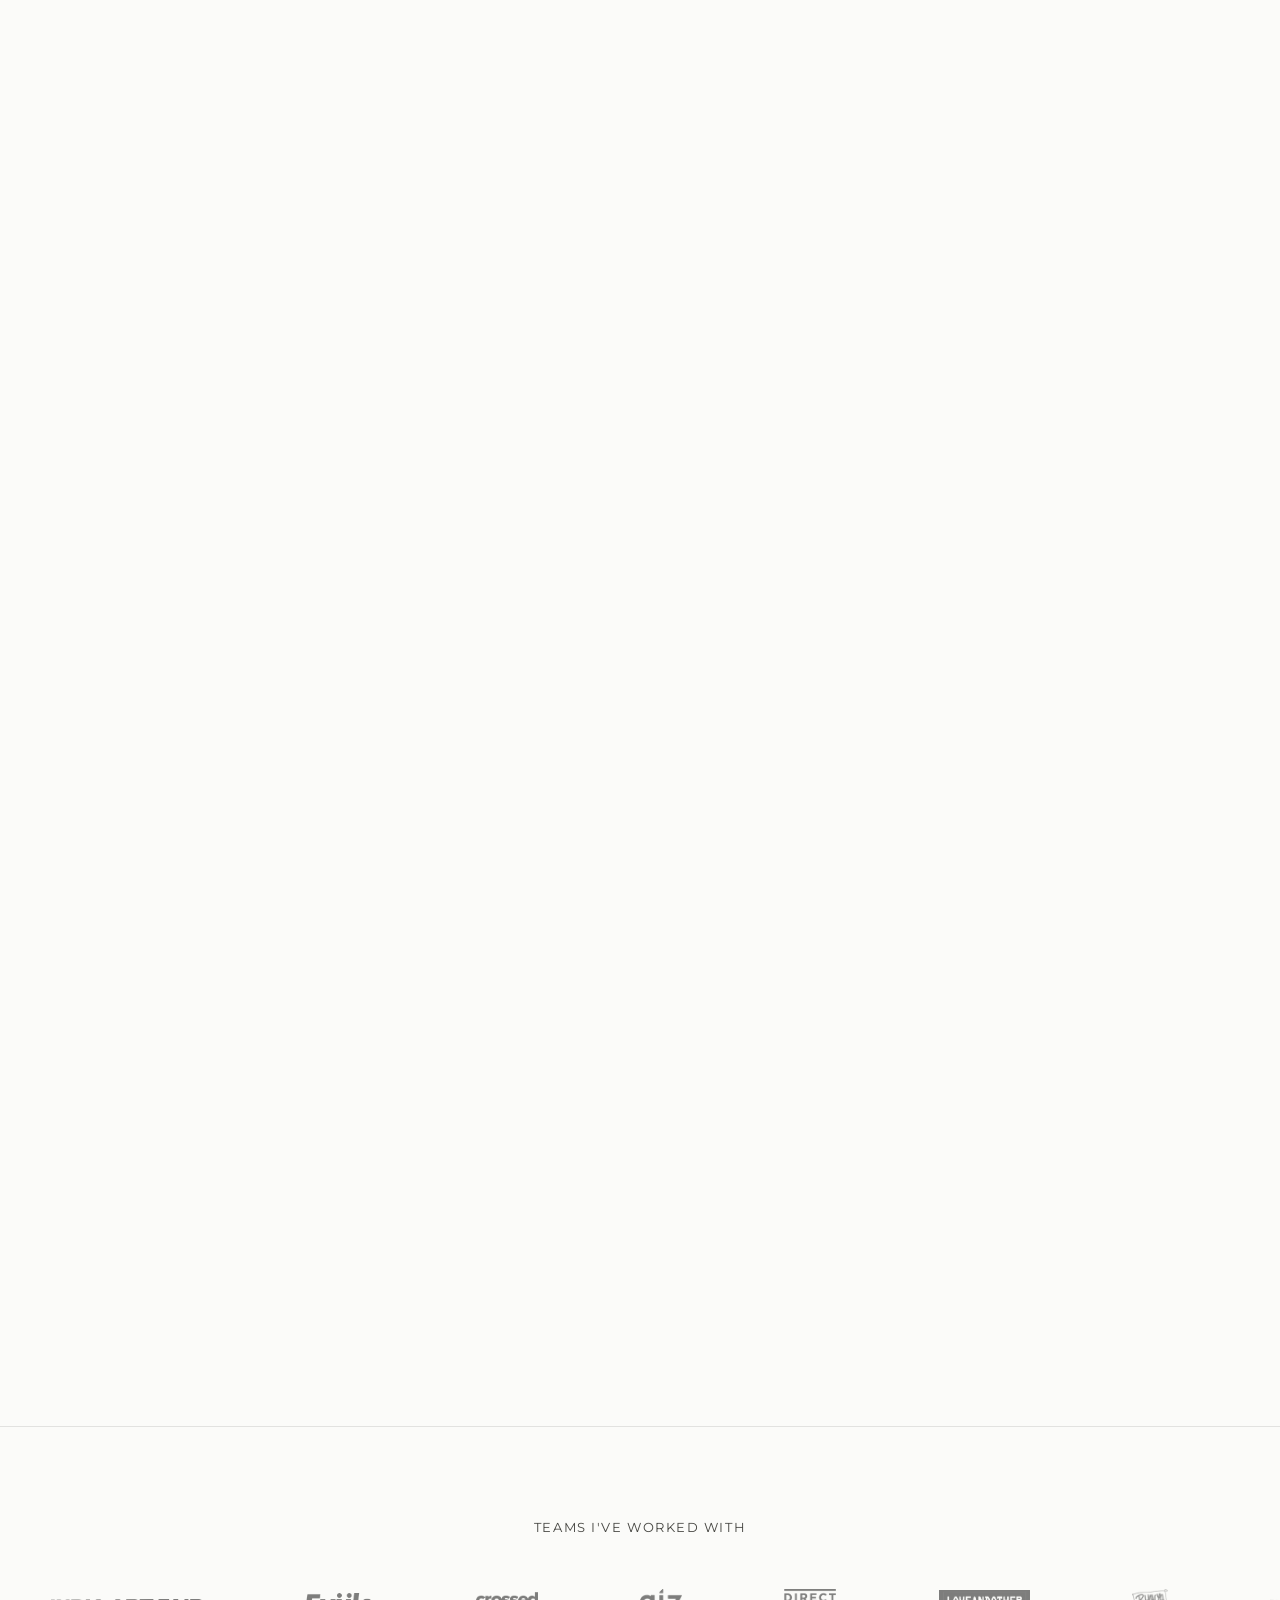
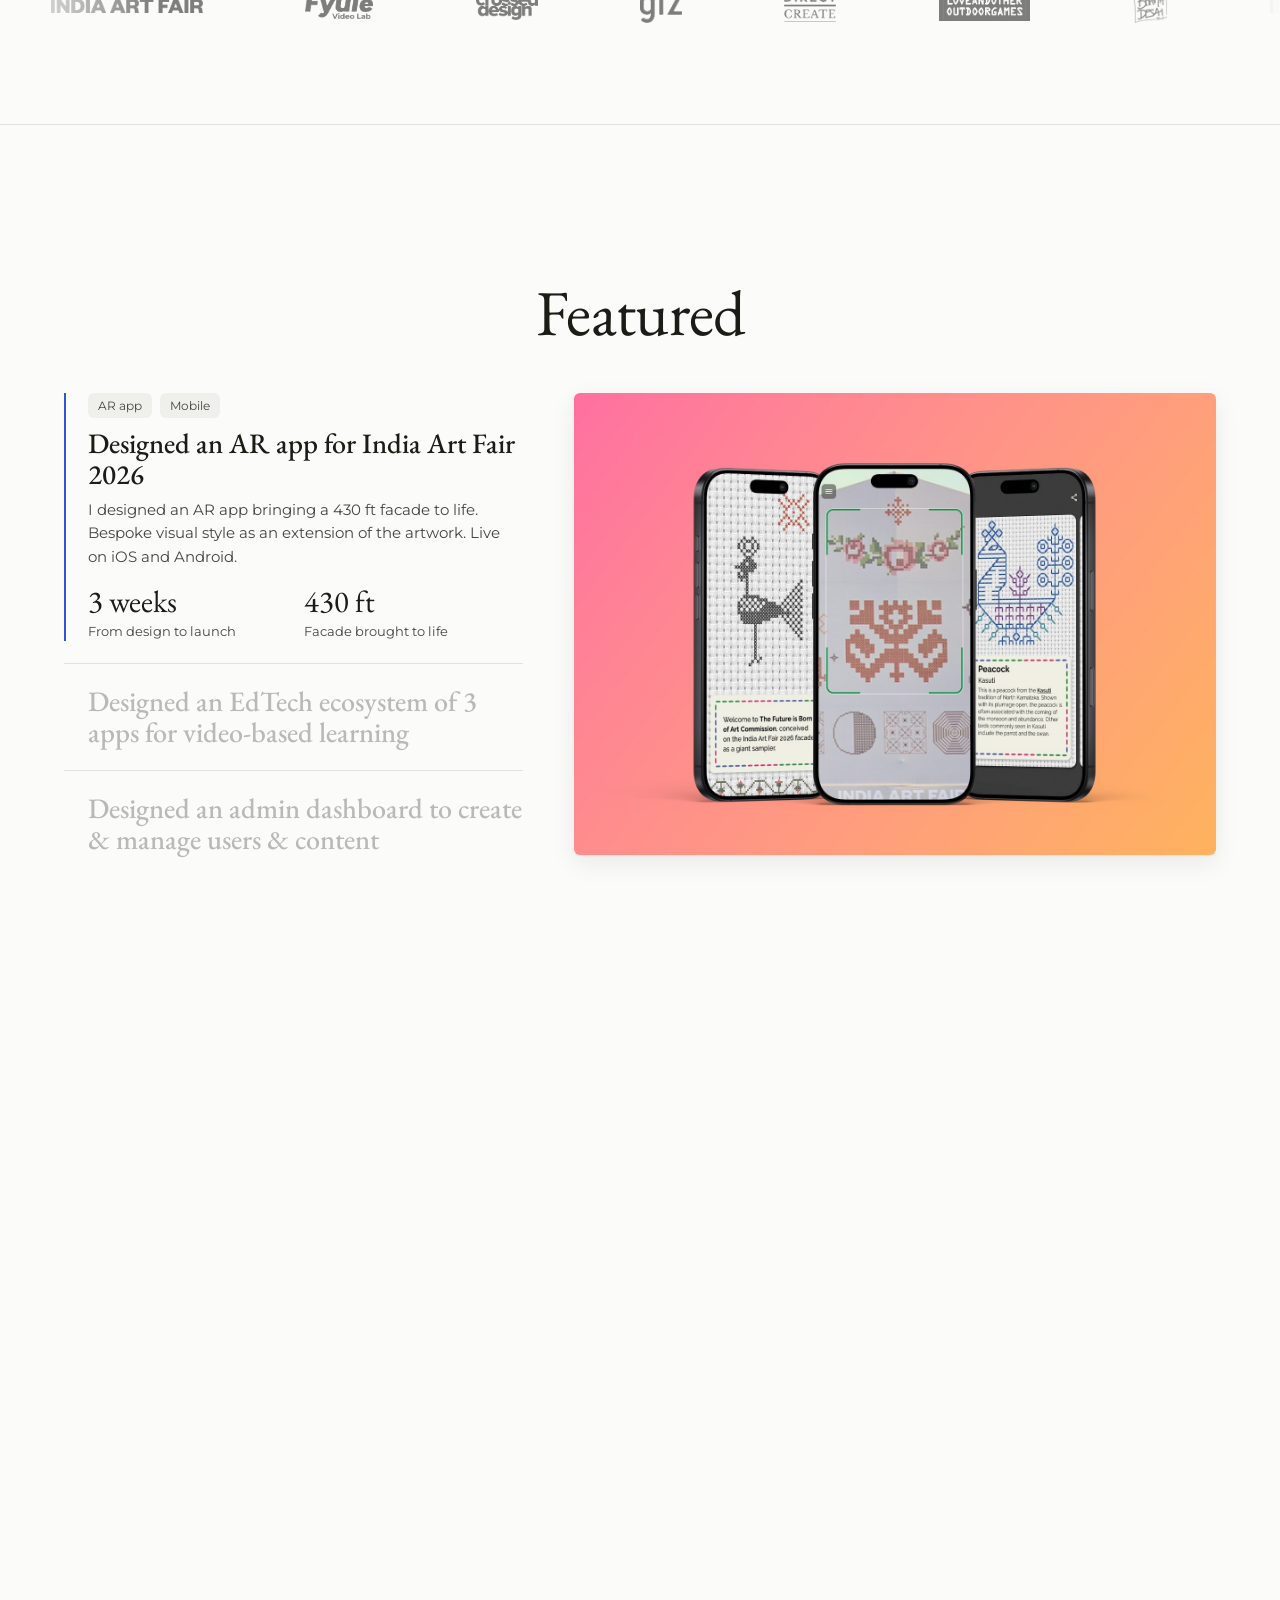
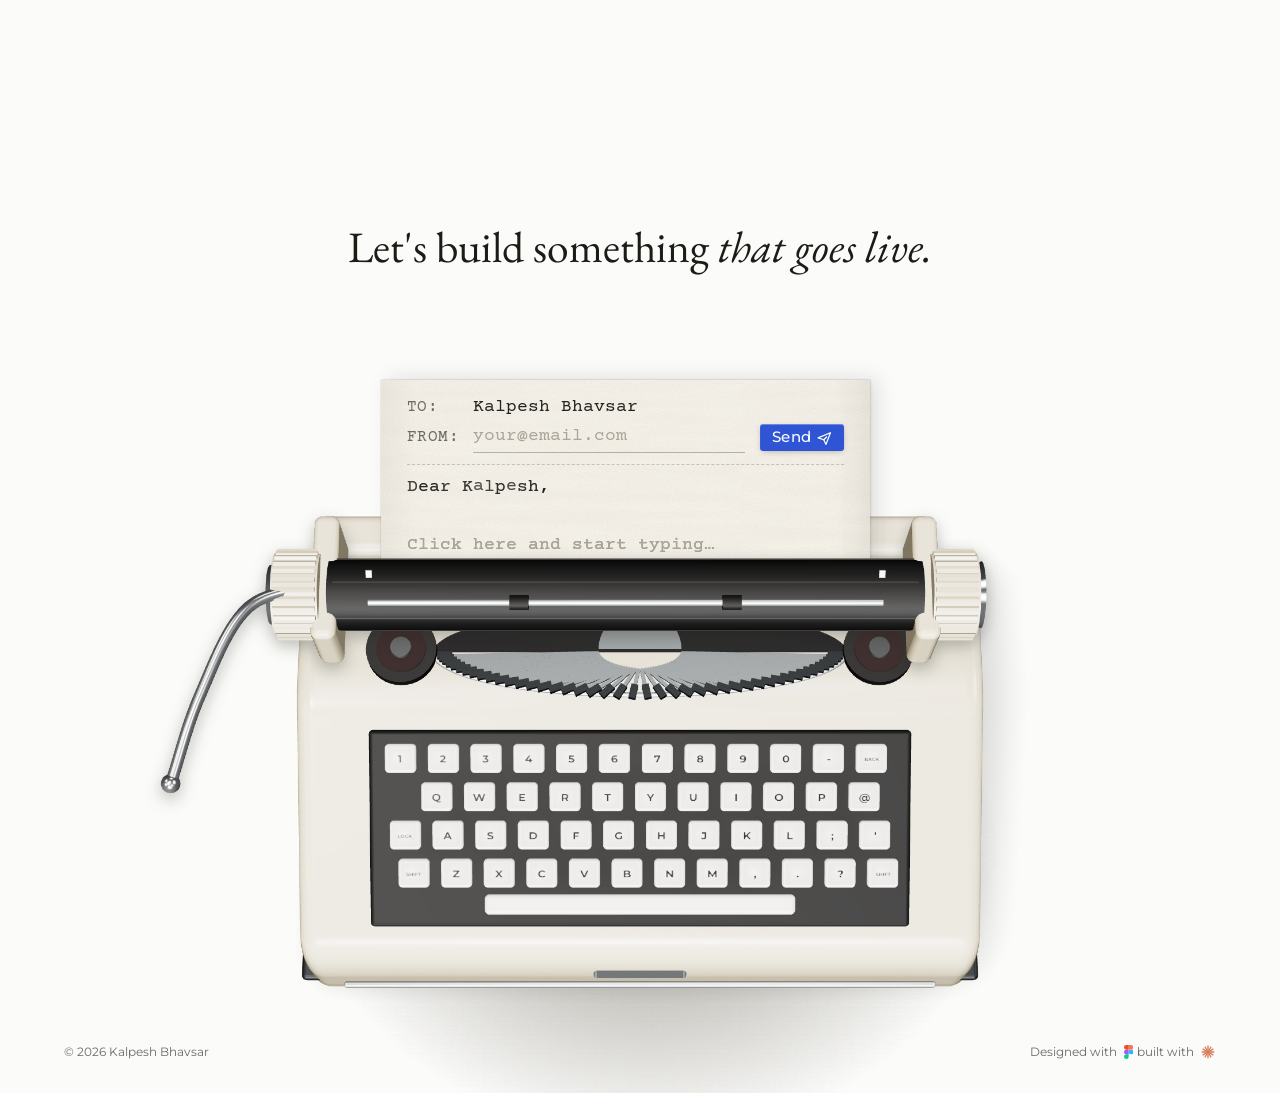
==== commit 9f588fbd: "Phone footer typewriter: paper from the roller, pointer follows typing, stays above the keyboard; ph" ====
--- a/index.html
+++ b/index.html
@@ -2,7 +2,7 @@
 <html lang="en">
 <head>
   <meta charset="utf-8">
-  <meta name="viewport" content="width=device-width, initial-scale=1">
+  <meta name="viewport" content="width=device-width, initial-scale=1, maximum-scale=1">
   <title>Kalpesh — Product Designer</title>
   <meta name="description" content="Product designer who designs products that go live.">
   <meta property="og:title" content="Kalpesh — Product Designer">
@@ -18,9 +18,9 @@
   <link rel="stylesheet" href="https://fonts.googleapis.com/css2?family=EB+Garamond:ital,wght@0,400;0,500;1,400&family=Montserrat:wght@400;500;600&family=Courier+Prime&display=swap" media="print" onload="this.media='all'">
   <noscript><link rel="stylesheet" href="https://fonts.googleapis.com/css2?family=EB+Garamond:ital,wght@0,400;0,500;1,400&family=Montserrat:wght@400;500;600&family=Courier+Prime&display=swap"></noscript>
 
-  <link rel="stylesheet" href="styles.css?v=23">
+  <link rel="stylesheet" href="styles.css?v=31">
   <!-- The site colour (buttons, highlights and the landing wall) -->
-  <script src="theme.js?v=23"></script>
+  <script src="theme.js?v=31"></script>
   <!-- Turn on scroll motion unless the visitor asked their device for less motion -->
   <script>if (!matchMedia("(prefers-reduced-motion: reduce)").matches) document.documentElement.classList.add("motion-ok");</script>
 </head>
@@ -89,10 +89,11 @@
   <!-- Floating nav bar -->
   <nav class="nav" aria-label="Main"></nav>   <!-- built by nav.js -->
 
-  <script src="content.js?v=23"></script>
-  <script src="nav.js?v=23"></script>
-  <script src="footer.js?v=23"></script>
-  <script src="main.js?v=23"></script>
-  <script src="typewriter.js?v=23"></script>
+  <script src="content.js?v=31"></script>
+  <script src="nav.js?v=31"></script>
+  <script src="footer.js?v=31"></script>
+  <script src="main.js?v=31"></script>
+  <script src="mtw.js?v=31"></script>
+  <script src="typewriter.js?v=31"></script>
 </body>
 </html>
--- a/styles.css
+++ b/styles.css
@@ -1732,11 +1732,121 @@
   .project__mobile-img { margin: 14px 0 18px; border-radius: 10px; }
   .project__link { display: none; }
 
-  /* Footer: a simple version for now (no typewriter) */
+  /* Footer: the phone typewriter (mtw.js) takes the place of the big one */
   #contact .typewriter { display: none; }
-  .footer__simple { display: grid; justify-items: center; gap: 18px; margin-top: 28px; }
-  .footer__simple-mail { font: 400 clamp(20px, 6vw, 26px)/1.2 var(--font-head); color: var(--ink); text-decoration: underline; text-decoration-thickness: 1px; text-underline-offset: 5px; word-break: break-all; }
-  .footer__simple-links { display: flex; gap: 10px; }
-  .footer__simple-links a { padding: 10px 16px; border-radius: 10px; background: rgba(228, 227, 221, .66); color: var(--ink); font: 500 14px/1 var(--font-body); text-decoration: none; box-shadow: inset 0 0 0 1px rgba(255, 255, 255, .6), 0 0 0 1px rgba(28, 28, 23, .08); }
-  #contact.footer { padding-bottom: calc(150px + env(safe-area-inset-bottom, 0px)); }
-}
+}
+
+/* ==========================================================================
+   Phone footer: a sheet of paper coming out of the typewriter's roller (mtw.js).
+   Same paper, ivory enamel and black rubber roller as the desktop machine.
+   ========================================================================== */
+.mtw, .mtw__stage { display: none; }
+@media (max-width: 820px) {
+  #contact.footer {
+    display: flex;
+    flex-direction: column;
+    min-height: 100vh;
+    min-height: 100svh;
+    padding: 72px var(--gutter) 0;
+  }
+  #contact .footer__heading { margin: auto 0; padding: 24px 0; }
+  /* the credits sit quietly under the heading */
+  #contact .footer__credits { display: none; }
+  .mtw__credits { flex: 1; display: flex; justify-content: center; align-items: center; gap: 10px; padding: 0 12px; white-space: nowrap; }
+  .mtw__credits p { margin: 0; font-size: 10.5px; color: var(--ink-muted); }
+  .mtw__credits p + p::before { content: "·"; margin-right: 10px; }
+  .mtw__credits .footer__logo { height: 11px; }
+  .mtw { display: block; order: 3; margin: 0 calc(-1 * var(--gutter)); }
+  .mtw__status { min-height: 1.4em; margin: 0 var(--gutter) 34px; text-align: center; font-size: 13px; color: var(--ink-muted); }
+  .mtw__machine { position: relative; }
+
+  /* the sheet: the same paper, grain and shading as the desktop typewriter */
+  .mtw__paper {
+    position: relative;
+    z-index: 1;
+    margin: 0 14px -14px;
+    padding: 18px 16px 22px;
+    border-radius: 0;   /* square corners, a plain sheet, exactly like the desktop paper */
+    background:
+      linear-gradient(180deg, rgba(0, 0, 0, 0) 78%, rgba(40, 34, 22, .1) 92%, rgba(20, 18, 12, .22) 100%),
+      linear-gradient(90deg, rgba(70, 58, 36, .05), rgba(70, 58, 36, 0) 7%, rgba(70, 58, 36, 0) 93%, rgba(70, 58, 36, .07)),
+      url("data:image/svg+xml,%3Csvg xmlns='http://www.w3.org/2000/svg' width='200' height='200'%3E%3Cfilter id='n'%3E%3CfeTurbulence type='fractalNoise' baseFrequency='.95' numOctaves='3' stitchTiles='stitch'/%3E%3CfeColorMatrix values='0 0 0 0 .32  0 0 0 0 .28  0 0 0 0 .2  0 0 0 .14 0'/%3E%3C/filter%3E%3Crect width='100%25' height='100%25' filter='url(%23n)'/%3E%3C/svg%3E"),
+      url("data:image/svg+xml,%3Csvg xmlns='http://www.w3.org/2000/svg' width='360' height='360'%3E%3Cfilter id='f'%3E%3CfeTurbulence type='fractalNoise' baseFrequency='.006 .09' numOctaves='3' seed='3' stitchTiles='stitch'/%3E%3CfeColorMatrix values='0 0 0 0 .45  0 0 0 0 .4  0 0 0 0 .3  0 0 0 .09 0'/%3E%3C/filter%3E%3Crect width='100%25' height='100%25' filter='url(%23f)'/%3E%3C/svg%3E"),
+      #fbf8f1;
+    box-shadow: 0 0 0 .5px rgba(60, 50, 30, .14), 6px -2px 18px rgba(28, 28, 23, .1), 2px 0 4px rgba(28, 28, 23, .06);
+    font: 14px/1.65 "Courier Prime", "Courier New", ui-monospace, monospace;
+    color: #24231f;
+    text-align: left;
+    cursor: text;
+    /* To/From stay at the top of the sheet; once the sheet is as tall as it can be, only the typed part scrolls */
+    display: flex;
+    flex-direction: column;
+    max-height: var(--paper-max, 52vh);
+    overflow: hidden;
+  }
+  .mtw__memo { flex: none; }
+  .mtw__body { flex: 1 1 auto; min-height: 0; overflow-y: auto; overscroll-behavior: contain; -webkit-overflow-scrolling: touch; scrollbar-width: none; }
+  .mtw__body::-webkit-scrollbar { display: none; }
+  /* while typing: the page colour fills the visible area with the footer heading at its top */
+  .mtw__stage { position: fixed; left: 0; right: 0; z-index: 399; display: none; padding: 28px var(--gutter) 0; background: var(--bg); text-align: center; }
+  .mtw__stage.is-on { display: block; }
+  .mtw__stage .footer__heading { margin: 0; }
+  /* while typing, the machine is pinned just above the keyboard */
+  .mtw.is-docked .mtw__machine { position: fixed; left: 0; right: 0; z-index: 400; }
+  .mtw.is-docked .mtw__base { display: none; }
+  .mtw__memo { padding-bottom: 10px; margin-bottom: 12px; border-bottom: 1px dashed rgba(36, 35, 31, .22); }
+  .mtw__row { display: flex; align-items: center; gap: .6ch; margin: 0; white-space: nowrap; min-height: 32px; }
+  .mtw__k { flex: none; width: 6ch; color: #6d6a61; letter-spacing: .04em; text-transform: uppercase; font-size: .82em; }
+  .mtw__email { flex: 1; min-width: 0; padding: 4px 0 2px; border: 0; border-bottom: 1px solid rgba(36, 35, 31, .3); border-radius: 0; background: transparent; font: inherit; font-size: 14px; color: #24231f; outline: none; caret-color: var(--accent); }
+  .mtw__email::placeholder { color: #aaa597; }
+  .mtw__email:focus { border-bottom-color: var(--accent); }
+  /* Send: a small round icon button at the end of the From line, like a messaging app's */
+  .mtw__send-label { position: absolute; width: 1px; height: 1px; overflow: hidden; clip-path: inset(50%); }
+  .mtw__send { flex: none; display: inline-grid; place-items: center; width: 36px; height: 36px; margin-left: 10px; padding: 0; border: 0; border-radius: 10px; background: var(--accent); color: #fff; cursor: pointer; box-shadow: inset 0 1px 0 rgba(255, 255, 255, .3), 0 3px 8px -3px rgba(28, 28, 23, .45); transition: transform .12s ease; }
+  .mtw__send:active { transform: scale(.92); }
+  .mtw__send .mtw__again { display: none; }
+  .mtw.is-done .mtw__send .mtw__plane { display: none; }
+  .mtw.is-done .mtw__send .mtw__again { display: block; }
+  .mtw__send svg { width: 18px; height: 18px; margin: 1px 2px 0 0; fill: none; stroke: currentColor; stroke-width: 1.8; stroke-linejoin: round; stroke-linecap: round; }
+  .mtw__send:disabled { opacity: .6; }
+  .mtw__greet { margin: 0 0 8px; }
+  /* the note is typed in the same size as "Dear Kalpesh," (the page doesn't zoom in when you tap: see the viewport tag) */
+  .mtw__text { display: block; width: 100%; min-height: 1.65em; padding: 0; border: 0; background: transparent; resize: none; overflow: hidden; flex: none; font: inherit; font-size: 14px; line-height: 1.65; color: #24231f; outline: none; caret-color: var(--accent); text-shadow: 0 0 .5px rgba(36, 35, 31, .45); }
+  .mtw__text::placeholder { color: #aaa597; white-space: nowrap; overflow: hidden; text-overflow: ellipsis; }
+  .mtw__mirror { position: absolute; left: 0; top: 0; visibility: hidden; pointer-events: none; overflow-wrap: break-word; }
+
+  /* the roller the sheet comes out of, and the carriage pointer that rides along it */
+  .mtw__bar { position: relative; z-index: 2; height: 34px; }
+  .mtw__rod { position: absolute; left: 12px; right: 12px; top: 10px; height: 14px; border-radius: 7px; background: linear-gradient(180deg, #6b6b66 0%, #2a2a28 35%, #121211 60%, #34342f 100%); box-shadow: 0 4px 8px -2px rgba(0, 0, 0, .4); }
+  .mtw__cap { position: absolute; top: 3px; width: 14px; height: 28px; border-radius: 5px; background: linear-gradient(90deg, #2c2c29, #55554f 45%, #1b1b19); box-shadow: 0 3px 6px -2px rgba(0, 0, 0, .45); }
+  .mtw__cap--l { left: 2px; }
+  .mtw__cap--r { right: 2px; }
+  .mtw__pointer { position: absolute; left: 0; top: 2px; width: 70px; margin-left: -35px; transition: transform .16s cubic-bezier(.3, 1.4, .5, 1); }
+  .mtw__unit { position: relative; display: flex; align-items: center; justify-content: center; gap: 6px; height: 30px; border-radius: 15px; background: linear-gradient(180deg, #faf5ea, #ece3d0 55%, #d9cdb1); box-shadow: inset 0 1px 0 #fff, inset 0 -2px 3px rgba(80, 64, 30, .18), 0 6px 10px -4px rgba(0, 0, 0, .35); }
+  .mtw__unit i { width: 6px; height: 6px; border-radius: 50%; box-shadow: inset 0 -1px 1px rgba(0, 0, 0, .25); }
+  .mtw__unit i:nth-child(1) { background: #4caf73; }
+  .mtw__unit i:nth-child(2) { background: #2a2a27; }
+  .mtw__unit i:nth-child(3) { background: #d65a4f; }
+  /* the little chrome type guide that taps the paper */
+  .mtw__guide { position: absolute; left: 50%; top: -16px; width: 16px; height: 17px; margin-left: -8px; transform-origin: 50% 100%;
+    background: linear-gradient(90deg, #8d9194, #eef0f1 45%, #9a9ea1) center bottom / 4px 13px no-repeat, linear-gradient(180deg, #f4f5f6, #9da1a4) center top / 16px 4px no-repeat; }
+  .mtw__pointer.is-striking .mtw__guide { animation: mtw-strike .14s ease; }
+  @keyframes mtw-strike { 40% { transform: translateY(-4px); } }
+  /* the ivory body the bottom bar rests on */
+  /* the ivory strip under the roller: the credits sit centred in the space above the bottom bar */
+  .mtw__base { display: flex; flex-direction: column; padding: 8px 0 calc(64px + env(safe-area-inset-bottom, 0px)); position: relative; z-index: 1; height: calc(112px + env(safe-area-inset-bottom, 0px)); margin-top: -8px; background: linear-gradient(180deg, #ece4d1, #e3d9c1); box-shadow: inset 0 1px 0 rgba(255, 255, 255, .7); }
+
+  /* while the keyboard is up, the bottom bar steps out of the way */
+  .is-keyboard .nav { opacity: 0; transform: translate(-50%, 140%); pointer-events: none; }
+  .nav { transition: opacity .2s ease, transform .3s cubic-bezier(.3, .7, .3, 1); }
+}
+
+/* Phones: 44px buttons (a 54px-tall bar) with 23px icons, sitting a little lower.
+   LinkedIn stays tucked away (zero width) until the footer, so the bar hugs its 4 buttons and stays centred. */
+@media (max-width: 820px) {
+  .nav { bottom: calc(4px + env(safe-area-inset-bottom, 0px)); padding: 5px; gap: 6px; }
+  .nav__item:not(.nav__item--extra), .nav.is-expanded .nav__item--extra { height: 44px; min-width: 44px; padding: 0 10.5px; }
+  .nav:not(.is-expanded) .nav__item--extra { min-width: 0; margin-left: -6px; }   /* takes no room, not even its gap */
+  .nav__item svg, .nav__ico { width: 23px; height: 23px; }
+  .nav .nav__pill { height: 44px; }
+}
